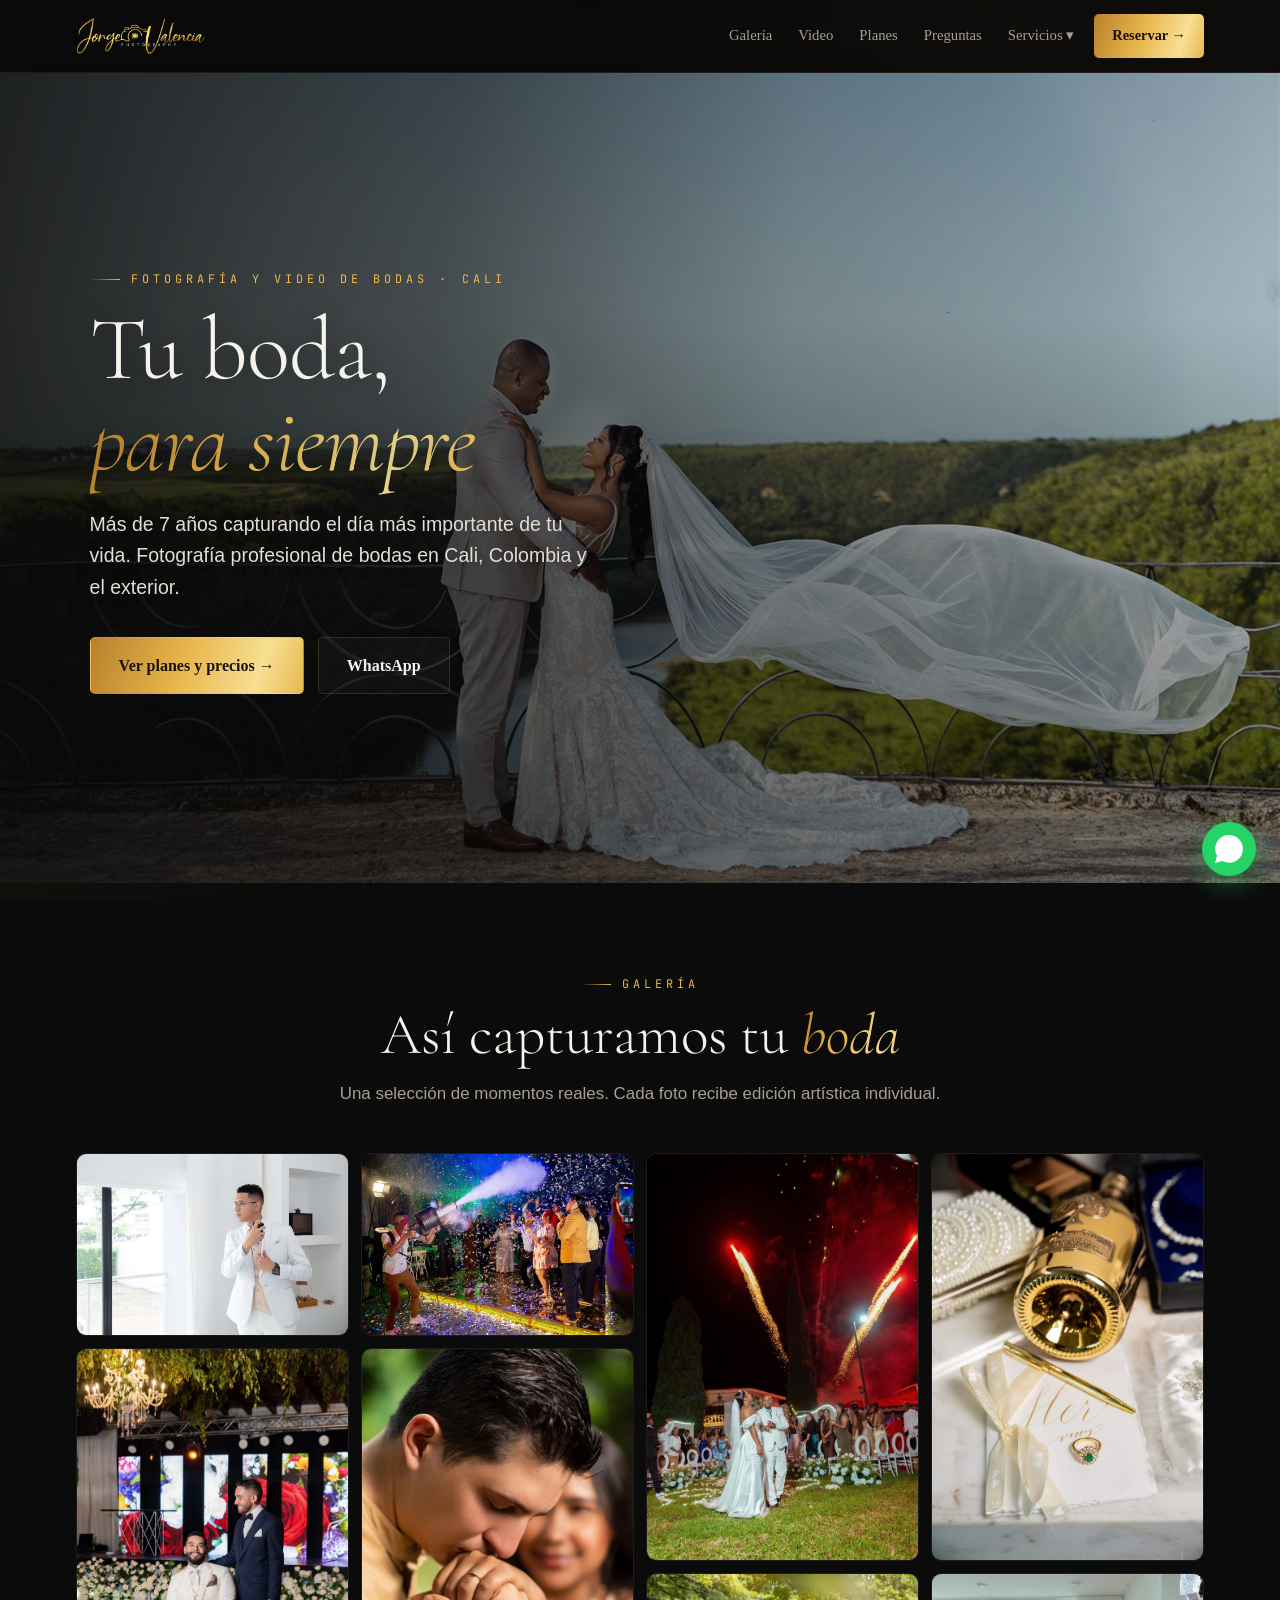
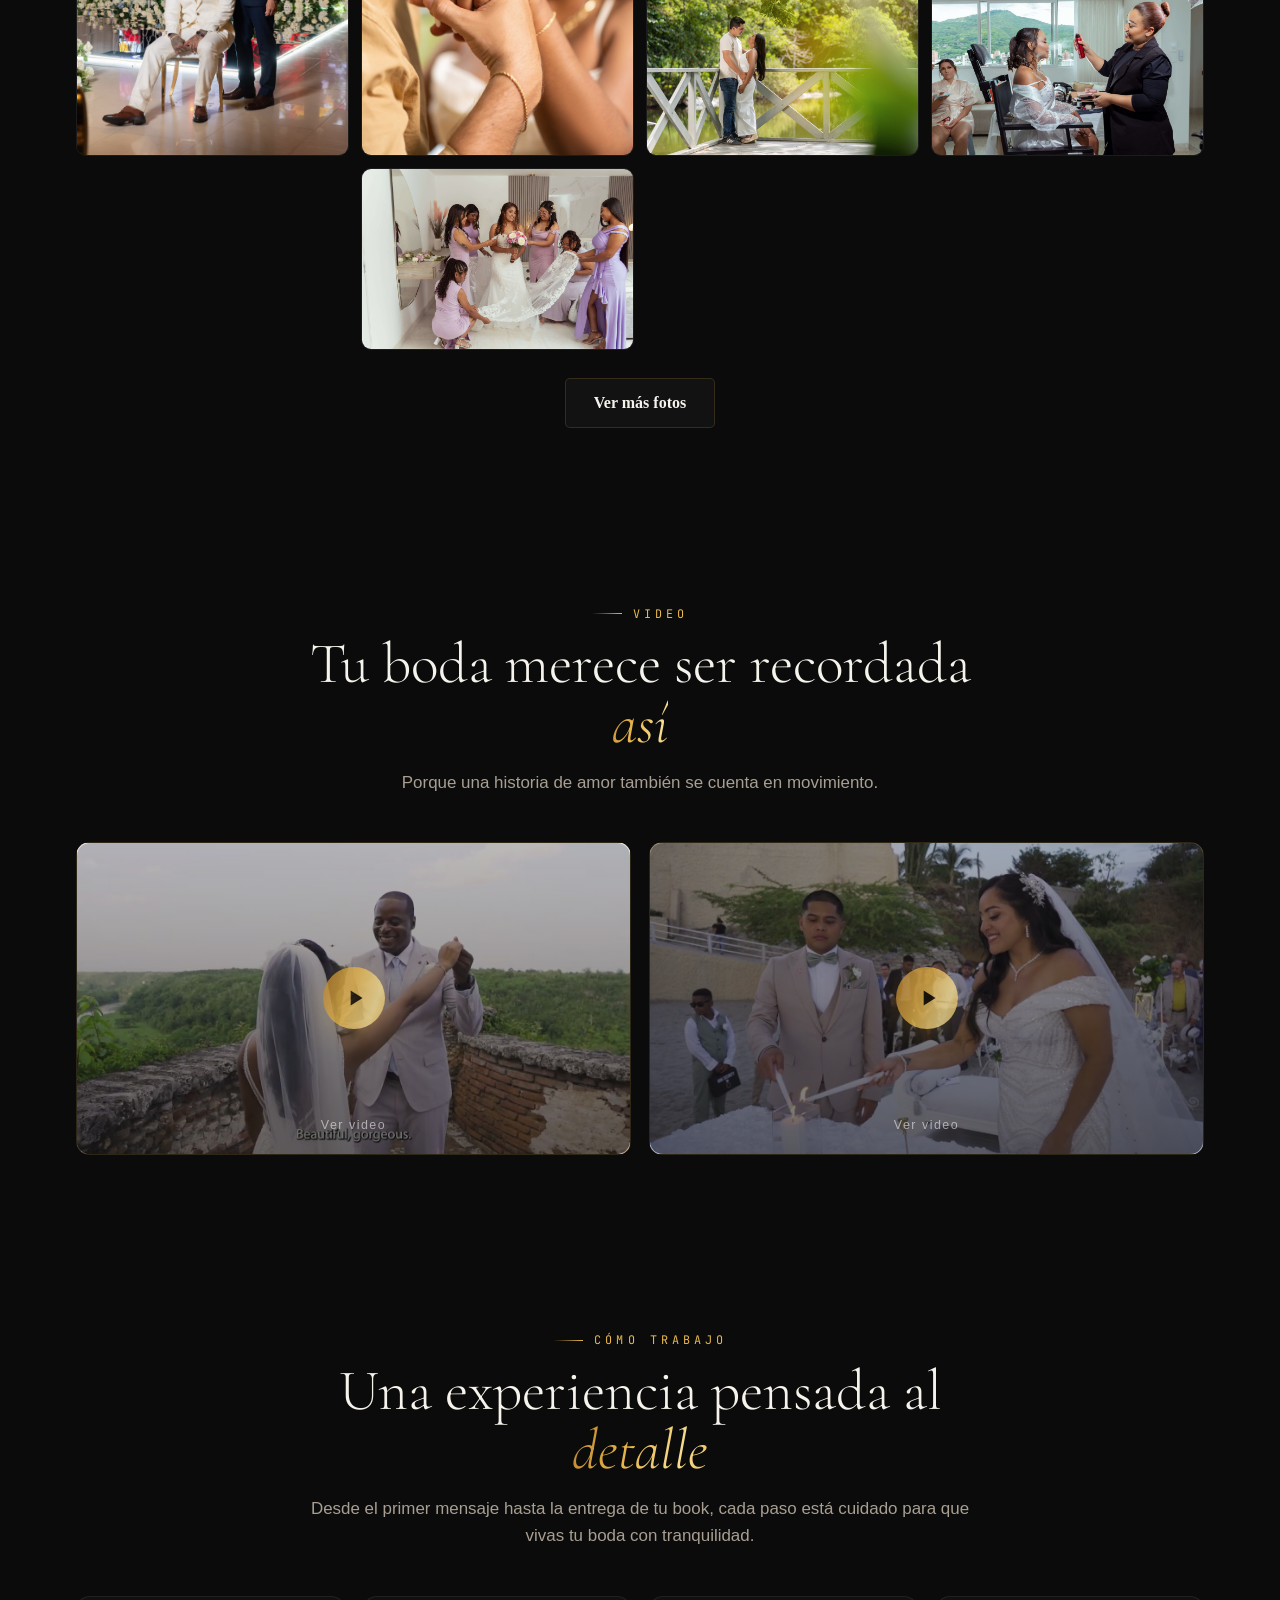
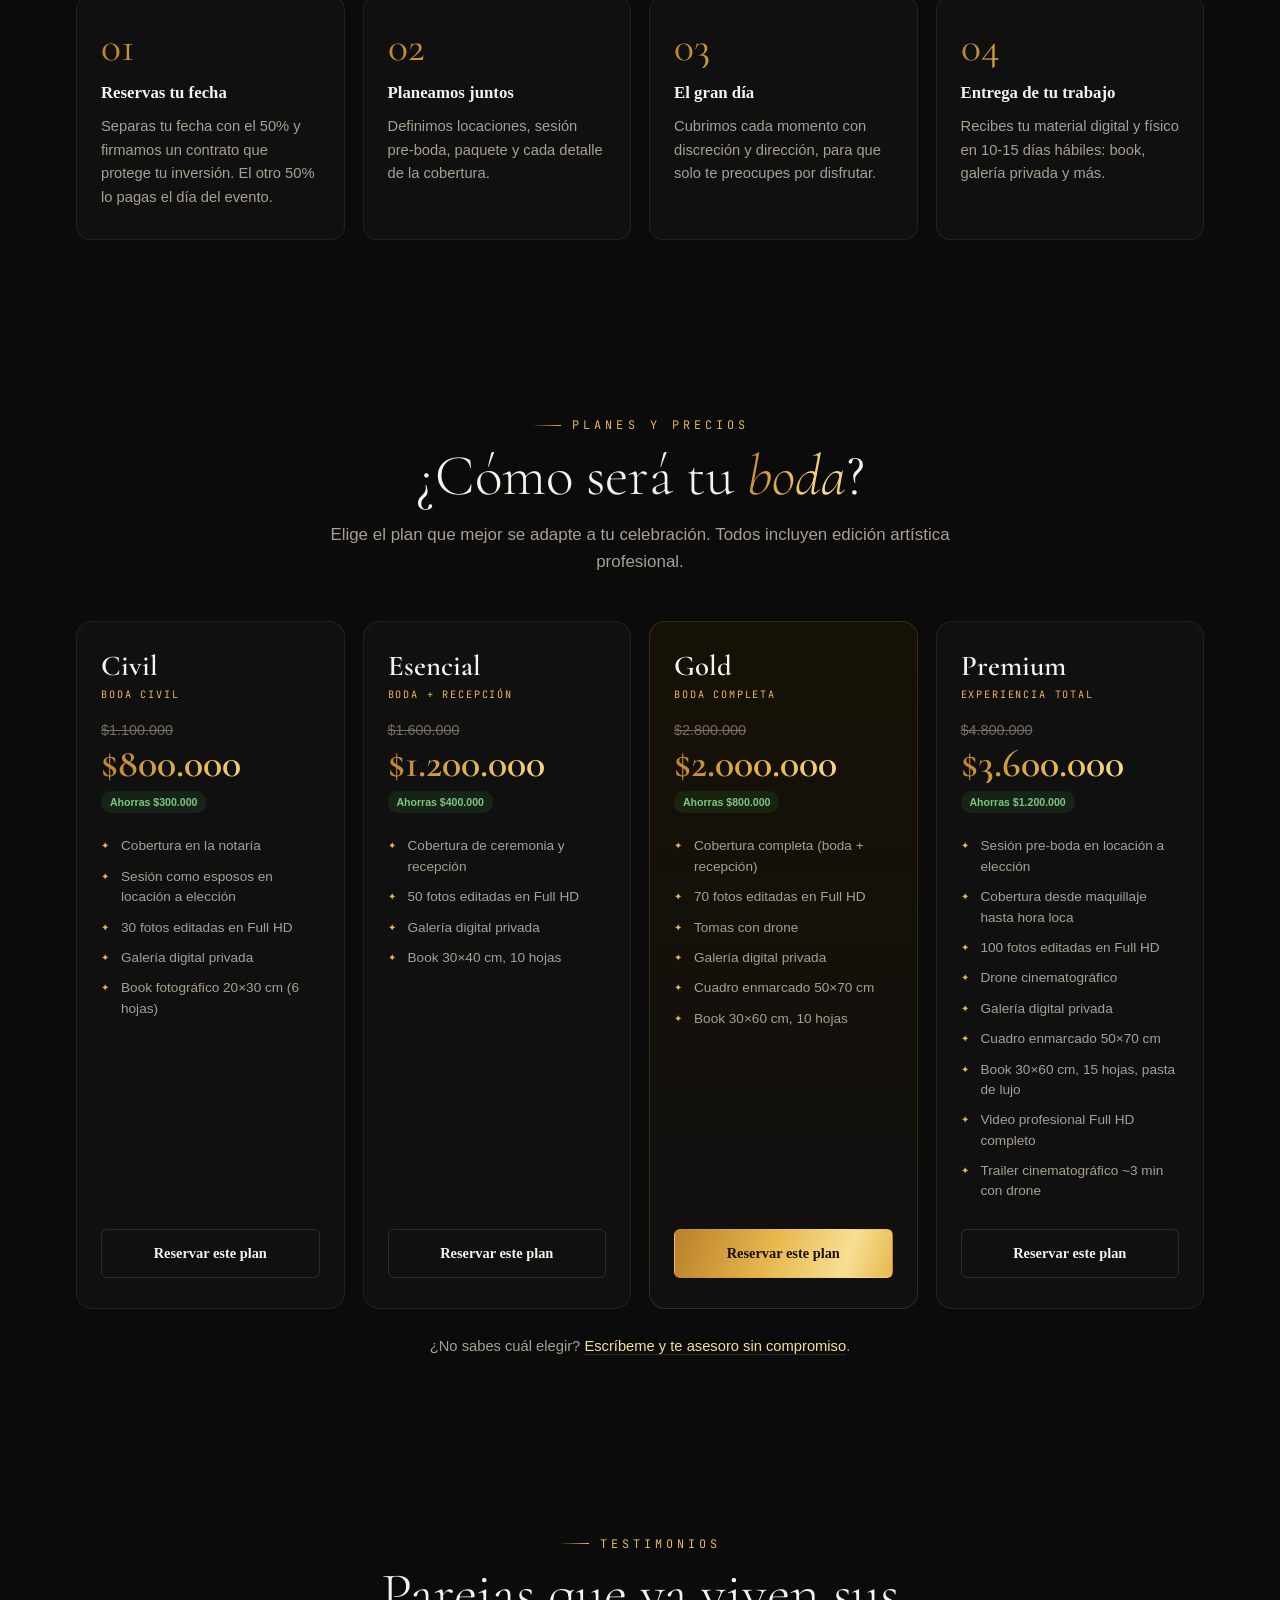
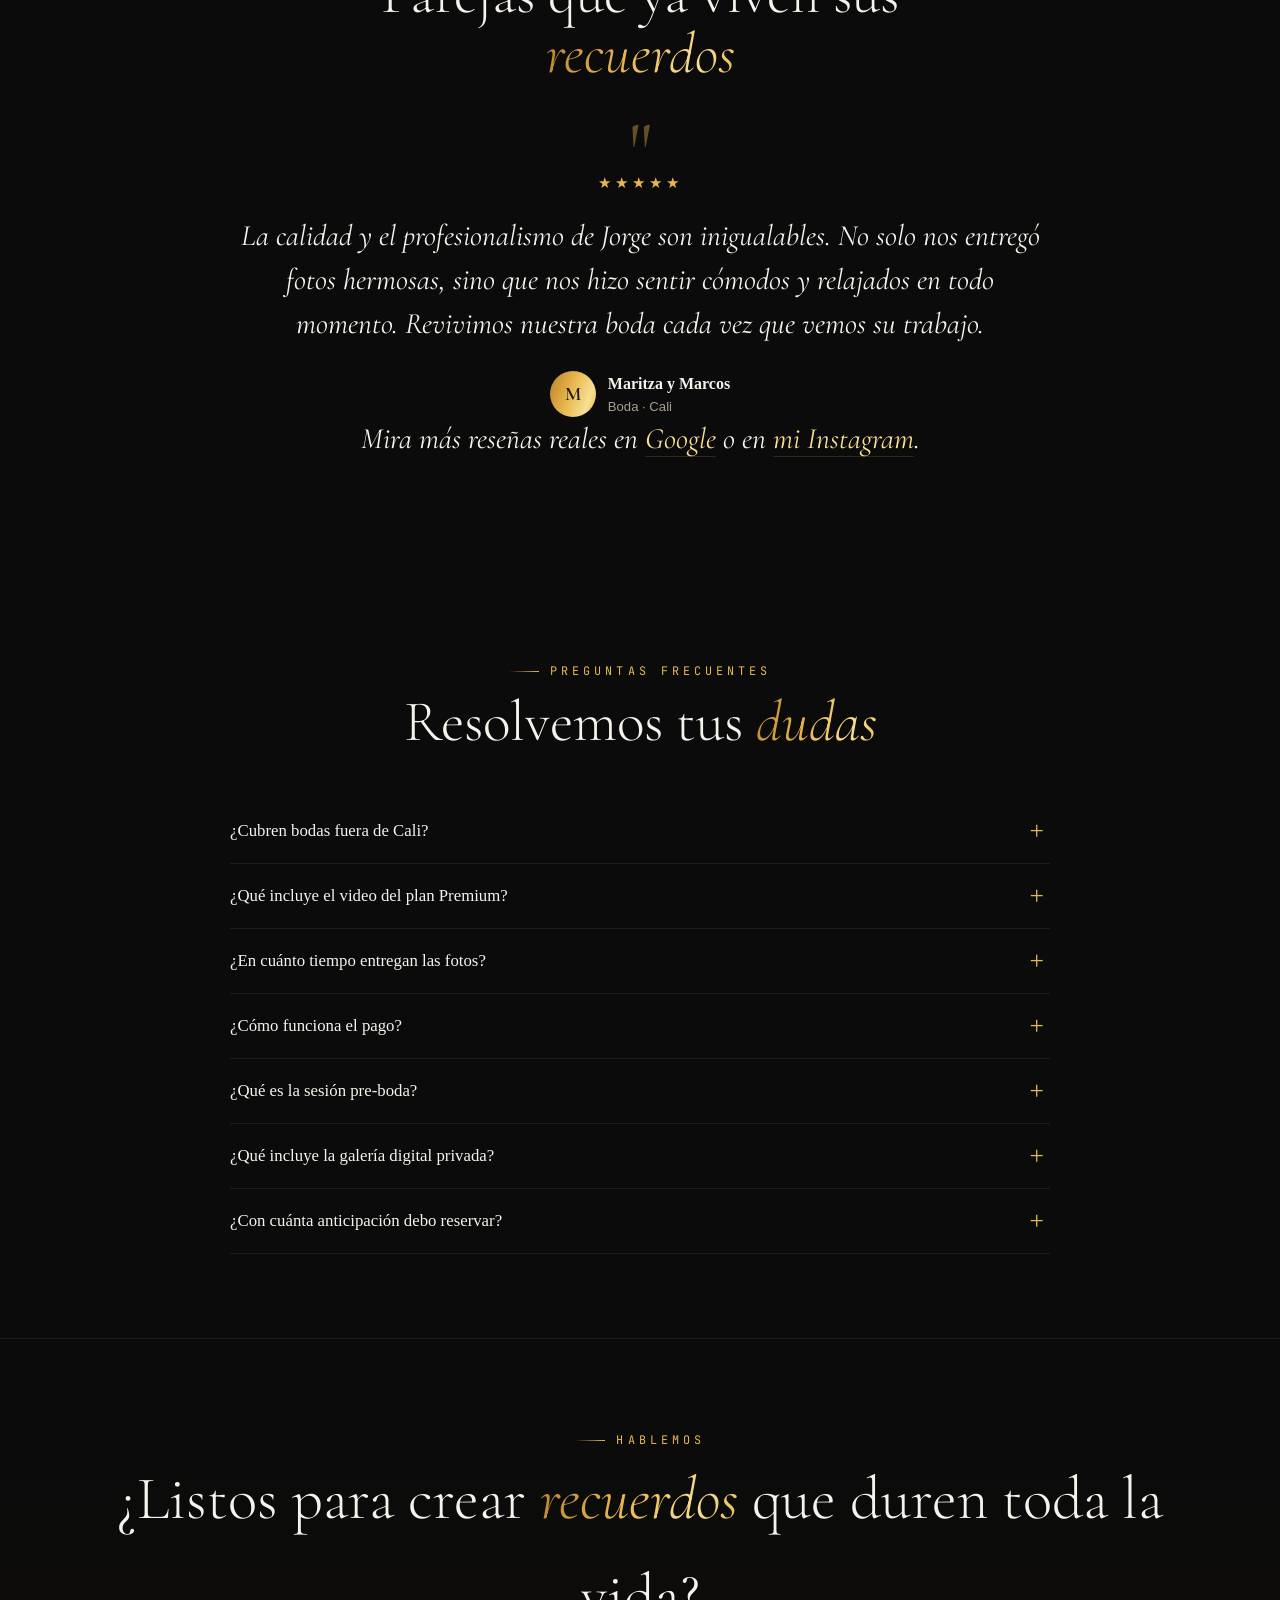
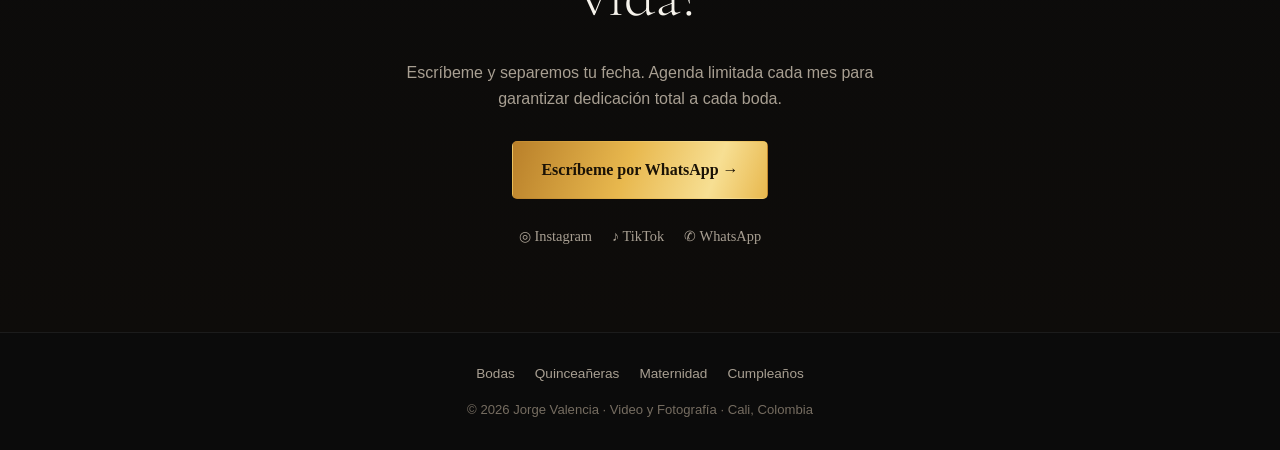
==== bodas/index.html @ 7896e53d "Galeria movil: mosaico deslizable en vez de carrusel, sin recortar las fotos El carrusel anterior fo" ====
﻿<!DOCTYPE html>
<html lang="es">
<head>
<!-- Google Tag Manager -->
<script>(function(w,d,s,l,i){w[l]=w[l]||[];w[l].push({'gtm.start':
new Date().getTime(),event:'gtm.js'});var f=d.getElementsByTagName(s)[0],
j=d.createElement(s),dl=l!='dataLayer'?'&l='+l:'';j.async=true;j.src=
'https://www.googletagmanager.com/gtm.js?id='+i+dl;f.parentNode.insertBefore(j,f);
})(window,document,'script','dataLayer','GTM-53C48BPZ');</script>
<!-- End Google Tag Manager -->
<meta charset="UTF-8" />
<meta name="viewport" content="width=device-width, initial-scale=1.0" />
<title>Fotografía y Video de Bodas en Cali | Jorge Valencia</title>
<meta name="description" content="Fotografía y video profesional de bodas en Cali con +7 años de experiencia. Cobertura de ceremonia, recepción y sesión pre-boda. Planes desde $800.000. Reserva tu fecha." />
<meta name="keywords" content="fotógrafo de bodas Cali, video de bodas Cali, fotografía matrimonio Cali, fotógrafo profesional bodas, Jorge Valencia bodas" />
<meta name="robots" content="index, follow, max-image-preview:large" />
<link rel="canonical" href="https://jorgevalenciaph.com/bodas/" />
<meta property="og:type" content="website" />
<meta property="og:site_name" content="Jorge Valencia · Video y Fotografía" />
<meta property="og:locale" content="es_CO" />
<meta property="og:url" content="https://jorgevalenciaph.com/bodas/" />
<meta property="og:title" content="Fotografía y Video de Bodas en Cali | Jorge Valencia" />
<meta property="og:description" content="Cobertura profesional de bodas en Cali, Colombia y el exterior. Planes desde $800.000." />
<meta property="og:image" content="https://jorgevalenciaph.com/img/hero-bodas.jpg" />

<!-- Schema: Servicio de fotografía de bodas -->
<script type="application/ld+json">
{
  "@context": "https://schema.org",
  "@type": "Service",
  "serviceType": "Fotografía y video de bodas",
  "provider": {
    "@type": "ProfessionalService",
    "name": "Jorge Valencia · Video y Fotografía",
    "image": "https://jorgevalenciaph.com/img/hero-bodas.jpg",
    "telephone": "+573015653392",
    "url": "https://jorgevalenciaph.com/bodas/",
    "address": { "@type": "PostalAddress", "addressLocality": "Cali", "addressRegion": "Valle del Cauca", "addressCountry": "CO" },
    "sameAs": ["https://www.instagram.com/jorgevalenciaph", "https://www.tiktok.com/@jorgevalenciaph"]
  },
  "areaServed": ["Cali", "Colombia"],
  "offers": [
    { "@type": "Offer", "name": "Plan Civil", "price": "800000", "priceCurrency": "COP" },
    { "@type": "Offer", "name": "Plan Esencial", "price": "1200000", "priceCurrency": "COP" },
    { "@type": "Offer", "name": "Plan Gold", "price": "2000000", "priceCurrency": "COP" },
    { "@type": "Offer", "name": "Plan Premium", "price": "3600000", "priceCurrency": "COP" }
  ]
}
</script>

<!-- Schema: Preguntas frecuentes -->
<script type="application/ld+json">
{
  "@context": "https://schema.org",
  "@type": "FAQPage",
  "mainEntity": [
    { "@type": "Question", "name": "¿Cubren bodas fuera de Cali?", "acceptedAnswer": { "@type": "Answer", "text": "Sí. Hemos cubierto bodas en varias ciudades de Colombia y en el exterior, incluyendo República Dominicana. Solo necesitamos coordinar logística y viáticos con anticipación." } },
    { "@type": "Question", "name": "¿En cuánto tiempo entregan las fotos?", "acceptedAnswer": { "@type": "Answer", "text": "El tiempo de entrega es de 10 a 15 días hábiles, por nuestro flujo de trabajo de edición artística. El book impreso se entrega junto con las fotos digitales." } },
    { "@type": "Question", "name": "¿Cómo funciona el pago?", "acceptedAnswer": { "@type": "Answer", "text": "Separas tu fecha con el 50% y el 50% restante lo pagas el día del evento. Aceptamos efectivo, transferencia, Nequi, Daviplata y tarjeta." } },
    { "@type": "Question", "name": "¿Con cuánta anticipación debo reservar?", "acceptedAnswer": { "@type": "Answer", "text": "Recomendamos reservar con al menos 2-3 meses de anticipación, especialmente para fechas populares como diciembre, febrero y junio." } }
  ]
}
</script>
<link rel="icon" type="image/svg+xml" href="../img/favicon.svg" />

<link rel="preconnect" href="https://fonts.googleapis.com" />
<link rel="preconnect" href="https://fonts.gstatic.com" crossorigin />
<link rel="preconnect" href="https://api.fontshare.com" crossorigin />
<link rel="preload" as="image" href="../img/hero-bodas.jpg" fetchpriority="high" />
<link rel="preload" as="style" href="https://api.fontshare.com/v2/css?f[]=clash-display@400,500,600,700&f[]=satoshi@400,500,700&display=swap" onload="this.onload=null;this.rel='stylesheet'" />
<link rel="preload" as="style" href="https://fonts.googleapis.com/css2?family=Cormorant+Garamond:ital,wght@0,300;0,400;0,500;1,300&family=JetBrains+Mono:wght@400;500&display=swap" onload="this.onload=null;this.rel='stylesheet'" />
<noscript>
<link href="https://api.fontshare.com/v2/css?f[]=clash-display@400,500,600,700&f[]=satoshi@400,500,700&display=swap" rel="stylesheet" />
<link href="https://fonts.googleapis.com/css2?family=Cormorant+Garamond:ital,wght@0,300;0,400;0,500;1,300&family=JetBrains+Mono:wght@400;500&display=swap" rel="stylesheet" />
</noscript>

<style>
:root{
  --bg:#0B0B0B; --bg2:#111010; --panel:#161413; --panel2:#1C1917;
  --line:rgba(232,184,78,.16); --line-soft:rgba(255,255,255,.07);
  --g1:#B9802A; --g2:#E8B84E; --g3:#F7DF93;
  --text:#F6F3EC; --muted:#A89F92; --muted2:#766D61; --maxw:1180px;
  --gold:linear-gradient(110deg,var(--g1),var(--g2) 45%,var(--g3) 78%,var(--g2));
}
*{box-sizing:border-box;margin:0;padding:0}
html{scroll-behavior:smooth}
body{background:var(--bg);color:var(--text);font-family:"Satoshi",sans-serif;line-height:1.6;-webkit-font-smoothing:antialiased;overflow-x:hidden}
body::before{content:"";position:fixed;inset:0;z-index:0;pointer-events:none;background:radial-gradient(900px 600px at 85% -10%,rgba(232,184,78,.10),transparent 60%),radial-gradient(700px 500px at -5% 110%,rgba(185,128,42,.06),transparent 60%)}
.wrap{max-width:var(--maxw);margin:0 auto;padding:0 26px;position:relative;z-index:1}
a{color:inherit;text-decoration:none}
img{display:block;max-width:100%}

#prog{position:fixed;top:0;left:0;height:2px;width:0;background:var(--gold);z-index:99;box-shadow:0 0 12px rgba(232,184,78,.5)}

/* header */
header.bar{position:sticky;top:0;z-index:40;backdrop-filter:blur(12px);background:rgba(11,11,11,.72);border-bottom:1px solid var(--line-soft)}
.bar-in{display:flex;align-items:center;justify-content:space-between;height:72px;gap:20px}
.brand{font-family:"Cormorant Garamond",serif;font-weight:500;font-size:1.35rem;letter-spacing:.14em;text-transform:uppercase}
.brand b{background:var(--gold);-webkit-background-clip:text;background-clip:text;color:transparent;font-weight:500}
.brand img{height:38px;width:auto;display:block}
nav.menu{display:flex;gap:26px;margin-left:auto}
nav.menu a{color:var(--muted);font-family:"Clash Display";font-weight:500;font-size:.92rem;transition:.18s}
nav.menu a:hover{color:var(--g3)}
.bar-link{font-family:"Clash Display";font-weight:600;font-size:.9rem;color:#1a1206;background:var(--gold);padding:10px 18px;border-radius:5px;transition:.2s;white-space:nowrap}
.bar-link:hover{filter:brightness(1.08);box-shadow:0 8px 24px rgba(232,184,78,.28)}
@media(max-width:860px){nav.menu{display:none}}

/* hero */
.hero{position:relative;min-height:90vh;display:flex;align-items:center;overflow:hidden}
.hero-bg{position:absolute;inset:0;z-index:0;background:url('../img/hero-bodas.jpg') center/cover;filter:grayscale(.1) brightness(.8);transform:scale(1.04);animation:kb 14s ease-out forwards}
@keyframes kb{to{transform:scale(1)}}
.hero-bg::after{content:"";position:absolute;inset:0;background:linear-gradient(95deg,rgba(11,11,11,.86) 0%,rgba(11,11,11,.6) 34%,rgba(11,11,11,.25) 60%,transparent 100%),linear-gradient(180deg,rgba(11,11,11,.1),transparent 30%,rgba(11,11,11,.35))}
.hero-in{position:relative;z-index:2;padding:80px 0;max-width:620px;margin-left:clamp(26px,7vw,130px)}
.kicker{font-family:"JetBrains Mono";font-size:.74rem;letter-spacing:.34em;text-transform:uppercase;color:var(--g2);display:inline-flex;align-items:center;gap:.7rem}
.kicker::before{content:"";width:30px;height:1px;background:linear-gradient(90deg,transparent,var(--g2))}
h1.title{font-family:"Cormorant Garamond",serif;font-weight:300;line-height:1.02;letter-spacing:-.01em;font-size:clamp(3rem,8vw,5.6rem);margin:16px 0 0;text-shadow:0 2px 24px rgba(0,0,0,.4)}
h1.title em{font-style:italic;background:var(--gold);-webkit-background-clip:text;background-clip:text;color:transparent}
.lead{color:#E4DDD2;font-size:clamp(1.05rem,2.1vw,1.22rem);max-width:500px;margin:22px 0 0;font-weight:400;text-shadow:0 1px 16px rgba(0,0,0,.45)}
.cta{display:flex;flex-wrap:wrap;gap:14px;margin-top:34px}
.btn{display:inline-flex;align-items:center;gap:10px;font-family:"Clash Display";font-weight:600;font-size:1rem;padding:15px 28px;border-radius:5px;border:1px solid transparent;transition:.22s;cursor:pointer}
.btn-gold{background:var(--gold);color:#1a1206;position:relative;overflow:hidden}
.btn-gold:hover{transform:translateY(-2px);box-shadow:0 16px 38px rgba(232,184,78,.3)}
.btn-line{background:rgba(255,255,255,.03);color:var(--text);border-color:var(--line)}
.btn-line:hover{border-color:var(--g2);color:var(--g3)}

/* secciones */
section{position:relative;padding:84px 0;scroll-margin-top:84px}
.sec-top{max-width:680px;margin:0 auto 46px;text-align:center}
.sec-top .kicker{justify-content:center}
.sec-top h2{font-family:"Cormorant Garamond",serif;font-weight:300;font-size:clamp(2.2rem,5.5vw,3.6rem);line-height:1.04;margin-top:12px}
.sec-top h2 em{font-style:italic;background:var(--gold);-webkit-background-clip:text;background-clip:text;color:transparent}
.sec-top p{color:var(--muted);font-size:1.06rem;margin-top:14px}

/* galería masonry */
.gal{column-count:4;column-gap:12px}
.gal .ph.oculta{display:none}
.galmas{text-align:center;margin-top:28px}
.galmas button{font-family:"Clash Display"}
.galmas button:hover{border-color:var(--g2);color:var(--g3)}
.gal .ph{break-inside:avoid;margin-bottom:12px;border-radius:10px;overflow:hidden;position:relative;border:1px solid var(--line-soft);cursor:pointer}
.gal .ph img{width:100%;height:auto;filter:grayscale(.12);transition:.5s}
.gal .ph:hover img{filter:grayscale(0);transform:scale(1.04)}
@media(max-width:860px){
  /* Mosaico deslizable: altura fija, las columnas desbordan hacia los lados.
     Cada foto conserva su proporcion original, sin recortes. */
  .gal{column-count:initial;column-width:155px;column-gap:10px;height:66vh;
       overflow-x:auto;overflow-y:hidden;margin:0 -26px;padding:4px 26px 12px;
       -webkit-overflow-scrolling:touch}
  .gal::-webkit-scrollbar{height:4px}
  .gal::-webkit-scrollbar-thumb{background:var(--line);border-radius:4px}
  .gal .ph{break-inside:avoid;margin-bottom:10px;aspect-ratio:auto}
  .gal .ph img{width:100%;height:auto;object-fit:initial}
  .gal .ph.oculta{display:block}
  .galmas{display:none}
}
@media(max-width:520px){.gal{column-width:142px;column-gap:8px}.gal .ph{margin-bottom:8px}}


/* lightbox */
#lbOverlay{display:none;position:fixed;inset:0;z-index:1000;background:rgba(0,0,0,.9);backdrop-filter:blur(6px);align-items:center;justify-content:center;flex-direction:column;gap:18px;padding:24px}
#lbOverlay.open{display:flex}
#lbImg{max-width:min(900px,92vw);max-height:78vh;object-fit:contain;border-radius:8px;box-shadow:0 24px 80px rgba(0,0,0,.6);transition:opacity .25s ease}
#lbClose{position:fixed;top:20px;right:24px;background:none;border:none;color:#fff;font-size:2rem;cursor:pointer;line-height:1;opacity:.7}
#lbClose:hover{opacity:1}
.lb-arrow{position:fixed;top:50%;transform:translateY(-50%);width:52px;height:52px;border-radius:50%;background:rgba(255,255,255,.08);border:1px solid rgba(255,255,255,.18);color:#fff;font-size:2rem;cursor:pointer;display:grid;place-items:center;transition:.2s;z-index:1001}
.lb-arrow:hover{background:linear-gradient(110deg,#B9802A,#E8B84E 60%,#F7DF93);color:#1a1206;border-color:transparent}
#lbPrev{left:24px}#lbNext{right:24px}
@media(max-width:600px){.lb-arrow{width:42px;height:42px;font-size:1.6rem}#lbPrev{left:8px}#lbNext{right:8px}}

/* video */
.videos{display:grid;grid-template-columns:repeat(2,1fr);gap:18px;margin-top:8px}
.vid{position:relative;border-radius:14px;overflow:hidden;border:1px solid var(--line);aspect-ratio:16/9;background:#000;transition:transform .4s cubic-bezier(.16,1,.3,1),box-shadow .4s ease}
.vid-facade{cursor:pointer;display:grid;place-items:center;background-color:#0b0b0b;background-size:cover;background-position:center;background-repeat:no-repeat}
.vid-facade::before{content:"";position:absolute;inset:0;background:linear-gradient(180deg,rgba(11,11,11,.28),rgba(11,11,11,.58));z-index:1;transition:opacity .3s}
.vid-facade:hover::before{opacity:.85}
.vid-facade .vid-play{width:62px;height:62px;border-radius:50%;background:var(--gold);display:grid;place-items:center;transition:transform .3s ease,opacity .3s ease;box-shadow:0 8px 30px rgba(232,184,78,.3);z-index:4;opacity:.78}
.vid-facade:hover .vid-play{transform:scale(1.12);opacity:1}
.vid-facade .vid-play svg{width:26px;height:26px;fill:#1a1206;margin-left:3px}
.vid-facade::after{content:"Ver video";position:absolute;bottom:18px;left:0;right:0;text-align:center;color:rgba(255,255,255,.55);font-family:"Clash Display",sans-serif;font-size:.78rem;letter-spacing:.12em;z-index:4}
.vid:hover{transform:translateY(-6px);box-shadow:0 24px 60px rgba(232,184,78,.16)}
.vid iframe{position:absolute;inset:0;width:100%;height:100%;border:0;display:block}
@media(max-width:960px){
  .videos{display:flex;grid-template-columns:none;overflow-x:auto;scroll-snap-type:x mandatory;gap:14px;max-width:none;margin:0 -26px;padding:4px 26px 14px;-webkit-overflow-scrolling:touch}
  .videos::-webkit-scrollbar{height:4px}
  .videos::-webkit-scrollbar-thumb{background:var(--line);border-radius:4px}
  .vid{flex:0 0 86%;scroll-snap-align:center}
  
}

/* planes */
.plans{display:grid;grid-template-columns:repeat(4,1fr);gap:18px;align-items:stretch}
.plan{background:var(--bg2);border:1px solid var(--line-soft);border-radius:16px;padding:30px 24px;display:flex;flex-direction:column;transition:.3s}
.plan:hover{border-color:var(--line);transform:translateY(-6px);box-shadow:0 20px 50px rgba(0,0,0,.4)}
.plan.feat{border-color:var(--line);background:linear-gradient(180deg,#161106,var(--bg2))}
.plan .badge{align-self:flex-start;font-family:"JetBrains Mono";font-size:.62rem;letter-spacing:.2em;text-transform:uppercase;color:#1a1206;background:var(--gold);padding:4px 10px;border-radius:20px;margin-bottom:14px}
.plan h3{font-family:"Cormorant Garamond",serif;font-weight:600;font-size:1.8rem;line-height:1}
.plan .ptype{font-family:"JetBrains Mono";font-size:.64rem;letter-spacing:.18em;text-transform:uppercase;color:var(--g2);margin-top:6px}
.plan .anchor{color:var(--muted2);text-decoration:line-through;font-size:.9rem;margin-top:16px}
.plan .price{font-family:"Cormorant Garamond",serif;font-weight:600;font-size:2.5rem;line-height:1;background:var(--gold);-webkit-background-clip:text;background-clip:text;color:transparent}
.plan .save{align-self:flex-start;font-size:.66rem;background:rgba(46,125,50,.18);color:#7BC67E;padding:3px 9px;border-radius:10px;font-weight:600;margin-top:8px}
.plan ul{list-style:none;margin:18px 0 22px;flex-grow:1}
.plan li{font-size:.85rem;color:var(--muted);padding:5px 0 5px 20px;position:relative;line-height:1.5}
.plan li::before{content:"✦";position:absolute;left:0;color:var(--g2);font-size:.6rem;top:.5rem}
.plan .pbtn{text-align:center;font-family:"Clash Display";font-weight:600;font-size:.9rem;padding:12px;border-radius:6px;border:1px solid var(--line);color:var(--text);transition:.2s}
.plan .pbtn:hover{background:var(--gold);color:#1a1206;border-color:transparent}
.plan.feat .pbtn{background:var(--gold);color:#1a1206;border-color:transparent}
.plan.feat .pbtn:hover{filter:brightness(1.08)}
.plan-note{text-align:center;color:var(--muted);font-size:.92rem;margin-top:26px}
@media(max-width:960px){.plans{grid-template-columns:1fr 1fr}}
@media(max-width:520px){.plans{grid-template-columns:1fr}}

/* faq */
.faqw{max-width:820px;margin:0 auto}
.faqw .q{border-bottom:1px solid var(--line-soft)}
.faqw .q button{width:100%;text-align:left;background:none;border:none;color:var(--text);font-family:"Clash Display";font-weight:500;font-size:1.05rem;padding:22px 44px 22px 0;cursor:pointer;position:relative}
.faqw .q button::after{content:"+";position:absolute;right:6px;top:50%;transform:translateY(-50%);font-size:1.6rem;color:var(--g2);transition:.3s}
.faqw .q.open button::after{transform:translateY(-50%) rotate(45deg)}
.faqw .q .a{max-height:0;overflow:hidden;transition:max-height .35s ease}
.faqw .q .a p{padding:0 0 22px;color:var(--muted);font-size:.98rem;line-height:1.7}

/* cta final */
.final{text-align:center;background:linear-gradient(180deg,var(--bg),#0e0c0a);border-top:1px solid var(--line-soft)}
.final h2{font-family:"Cormorant Garamond",serif;font-weight:300;font-size:clamp(2.2rem,6vw,3.8rem)}
.final h2 em{font-style:italic;background:var(--gold);-webkit-background-clip:text;background-clip:text;color:transparent}
.final p{color:var(--muted);max-width:520px;margin:16px auto 0}
.socials{display:flex;gap:20px;justify-content:center;margin-top:26px}
.socials a{color:var(--muted);font-family:"Clash Display";font-weight:500;font-size:.9rem;transition:.2s}
.socials a:hover{color:var(--g3)}

/* footer */
footer{padding:30px 0;border-top:1px solid var(--line-soft);text-align:center;color:var(--muted2);font-size:.82rem}
footer .fnav{display:flex;gap:20px;justify-content:center;margin-bottom:14px;flex-wrap:wrap}
footer .fnav a{color:var(--muted);font-size:.85rem;transition:.2s}
footer .fnav a:hover{color:var(--g3)}

/* float wa */
.wa{position:fixed;bottom:24px;right:24px;width:54px;height:54px;border-radius:50%;background:#25D366;display:grid;place-items:center;z-index:50;box-shadow:0 8px 26px rgba(37,211,102,.4);transition:.25s}
.wa:hover{transform:scale(1.08)}
.wa svg{width:28px;height:28px;fill:#fff}

/* reveal */
.reveal,.reveal-down{opacity:0;transition:opacity .9s cubic-bezier(.16,1,.3,1),transform .9s cubic-bezier(.16,1,.3,1)}
.reveal{transform:translateY(50px)}
.reveal-down{transform:translateY(-40px)}
.reveal.vis,.reveal-down.vis{opacity:1;transform:none}
.stagger-children>*{opacity:0;transform:translateY(40px);transition:opacity .8s cubic-bezier(.16,1,.3,1),transform .8s cubic-bezier(.16,1,.3,1)}
.stagger-children.vis>*:nth-child(1){transition-delay:.05s}
.stagger-children.vis>*:nth-child(2){transition-delay:.13s}
.stagger-children.vis>*:nth-child(3){transition-delay:.21s}
.stagger-children.vis>*:nth-child(4){transition-delay:.29s}
.stagger-children.vis>*{opacity:1;transform:none}

/* menú móvil */
.burger{display:none;flex-direction:column;gap:5px;background:none;border:none;cursor:pointer;padding:8px}
.burger span{width:24px;height:2px;background:var(--text);transition:.3s}
.mobile-nav{position:fixed;inset:0;z-index:60;background:rgba(11,11,11,.97);backdrop-filter:blur(10px);display:flex;flex-direction:column;align-items:center;justify-content:center;gap:26px;opacity:0;pointer-events:none;transition:.35s}
.mobile-nav.open{opacity:1;pointer-events:auto}
.mobile-nav a{font-family:"Cormorant Garamond",serif;font-size:1.7rem;color:var(--text)}
.mobile-nav a:hover{color:var(--g3)}
.mobile-nav .m-reservar{font-family:"Clash Display";font-size:1rem;font-weight:600;color:#1a1206;background:var(--gold);padding:12px 28px;border-radius:6px;margin-top:10px}
.mobile-nav .mclose{position:absolute;top:22px;right:28px;font-size:2.4rem;line-height:1;color:var(--text);background:none;border:none;cursor:pointer}
@media(max-width:860px){.burger{display:flex}.bar .bar-link{display:none}}

/* proceso / cómo trabajo */
.proc{display:grid;grid-template-columns:repeat(4,1fr);gap:18px}
.proc .step{position:relative;background:var(--bg2);border:1px solid var(--line-soft);border-radius:14px;padding:30px 24px;transition:.3s}
.proc .step:hover{border-color:var(--line);transform:translateY(-4px)}
.proc .step .n{font-family:"Cormorant Garamond",serif;font-size:2.6rem;line-height:1;background:var(--gold);-webkit-background-clip:text;background-clip:text;color:transparent}
.proc .step h3{font-family:"Clash Display";font-weight:600;font-size:1.05rem;margin:12px 0 8px}
.proc .step p{color:var(--muted);font-size:.92rem}
@media(max-width:860px){.proc{grid-template-columns:1fr 1fr}}
@media(max-width:480px){.proc{grid-template-columns:1fr}}

/* testimonio destacado */
.tquote{max-width:800px;margin:0 auto;text-align:center}
.tquote .qm{font-family:"Cormorant Garamond",serif;font-size:5rem;line-height:.5;color:var(--g2);opacity:.4;display:block;height:.5em}
.tquote .stars{color:var(--g2);letter-spacing:4px;margin-bottom:18px;font-size:.95rem}
.tquote p{font-family:"Cormorant Garamond",serif;font-style:italic;font-size:clamp(1.3rem,3vw,1.85rem);line-height:1.5;color:var(--text);margin:0 0 24px}
.tquote .who{display:flex;align-items:center;justify-content:center;gap:12px}
.tquote .av{width:46px;height:46px;border-radius:50%;background:var(--gold);display:grid;place-items:center;font-family:"Cormorant Garamond",serif;font-weight:600;color:#1a1206;font-size:1.2rem}
.tquote .nm{font-family:"Clash Display";font-weight:600;text-align:left}
.tquote .ev{color:var(--muted);font-size:.82rem;text-align:left}
.tnote{text-align:center;margin-top:34px;color:var(--muted);font-size:.92rem}
.tnote a{color:var(--g3);border-bottom:1px solid var(--line)}
.has-drop{position:relative;display:flex;align-items:center}
.has-drop>.dt{color:var(--muted);font-family:"Clash Display";font-weight:500;font-size:.92rem;cursor:pointer;transition:.18s}
.has-drop:hover>.dt{color:var(--g3)}
.drop{position:absolute;top:100%;left:50%;transform:translateX(-50%) translateY(12px);background:rgba(17,16,16,.98);backdrop-filter:blur(12px);border:1px solid var(--line-soft);border-radius:10px;padding:8px;min-width:190px;opacity:0;pointer-events:none;transition:.22s;box-shadow:0 20px 50px rgba(0,0,0,.5);z-index:50}
.has-drop:hover .drop{opacity:1;pointer-events:auto;transform:translateX(-50%) translateY(6px)}
.drop a{display:block;padding:9px 14px;border-radius:6px;color:var(--muted);font-size:.9rem;font-family:"Clash Display";font-weight:500;transition:.15s}
.drop a:hover{background:rgba(232,184,78,.1);color:var(--g3)}
.drop a.cur{color:var(--g3);background:rgba(232,184,78,.06)}
.mobile-nav .m-services{display:flex;flex-direction:column;gap:14px;align-items:center;border-top:1px solid var(--line-soft);border-bottom:1px solid var(--line-soft);padding:20px 0;margin:2px 0;width:min(320px,80%)}
.mobile-nav .m-services .lbl{font-family:"JetBrains Mono";font-size:.66rem;letter-spacing:.2em;text-transform:uppercase;color:var(--g2)}
.mobile-nav .m-services a{font-size:1.35rem}
.mobile-nav .m-services a.cur{color:var(--g3)}
.has-drop.open .drop{opacity:1;pointer-events:auto;transform:translateX(-50%) translateY(6px)}

</style>
</head>
<body>
<!-- Google Tag Manager (noscript) -->
<noscript><iframe src="https://www.googletagmanager.com/ns.html?id=GTM-53C48BPZ"
height="0" width="0" style="display:none;visibility:hidden"></iframe></noscript>
<!-- End Google Tag Manager (noscript) -->
<div id="prog"></div>

<!-- HEADER -->
<header class="bar">
  <div class="wrap bar-in">
    <a href="/" class="brand"><img src="../img/logo-dorado.png" alt="Jorge Valencia · Video y Fotografía" /></a>
    <nav class="menu">
      <a href="#galeria">Galería</a>
      <a href="#video">Video</a>
      <a href="#planes">Planes</a>
      <a href="#faq">Preguntas</a>
      <div class="has-drop"><span class="dt">Servicios &#9662;</span><div class="drop"><a href="/bodas/" class="cur">Bodas</a><a href="/quinceaneras/">Quinceañeras</a><a href="/maternidad/">Maternidad</a><a href="/cumpleanos/">Cumpleaños</a></div></div>
    </nav>
    <a id="wa-bodas-barra" class="bar-link" href="https://wa.me/573015653392?text=Hola%20Jorge,%20quiero%20información%20sobre%20fotografía%20de%20bodas" target="_blank" rel="noopener">Reservar →</a>
    <button class="burger" id="burger" aria-label="Menú"><span></span><span></span><span></span></button>
  </div>
</header>

<!-- MENU MOVIL -->
<div class="mobile-nav" id="mobileNav">
  <button class="mclose" id="mClose" aria-label="Cerrar">×</button>
  <a href="#galeria">Galería</a>
  <a href="#video">Video</a>
  <a href="#planes">Planes</a>
  <a href="#faq">Preguntas</a>
  <div class="m-services"><span class="lbl">Otras sesiones</span>
    <a href="/bodas/" class="cur">Bodas</a>
    <a href="/quinceaneras/">Quinceañeras</a>
    <a href="/maternidad/">Maternidad</a>
    <a href="/cumpleanos/">Cumpleaños</a>
  </div>
  <a href="/">Inicio</a>
  <a id="wa-bodas-menu" class="m-reservar" href="https://wa.me/573015653392?text=Hola%20Jorge,%20quiero%20información%20sobre%20fotografía%20de%20bodas" target="_blank" rel="noopener">Reservar →</a>
</div>

<!-- HERO -->
<section class="hero" id="top">
  <div class="hero-bg"></div>
  <div class="hero-in">
    <span class="kicker">Fotografía y Video de Bodas · Cali</span>
    <h1 class="title">Tu boda,<br><em>para siempre</em></h1>
    <p class="lead">Más de 7 años capturando el día más importante de tu vida. Fotografía profesional de bodas en Cali, Colombia y el exterior.</p>
    <div class="cta">
      <a class="btn btn-gold" href="#planes">Ver planes y precios →</a>
      <a id="wa-bodas-hero" class="btn btn-line" href="https://wa.me/573015653392?text=Hola%20Jorge,%20quiero%20reservar%20mi%20boda" target="_blank" rel="noopener">WhatsApp</a>
    </div>
  </div>
</section>

<!-- GALERIA -->
<section id="galeria">
  <div class="wrap">
    <div class="sec-top reveal-down">
      <span class="kicker">Galería</span>
      <h2>Así capturamos tu <em>boda</em></h2>
      <p>Una selección de momentos reales. Cada foto recibe edición artística individual.</p>
    </div>
    <div class="gal">
      <div class="ph"><img src="../img/galerias/bodas/web/1.jpg" alt="Fotografía de boda en Cali" loading="lazy" /></div>
      <div class="ph"><img src="../img/galerias/bodas/web/6.jpg" alt="Fotografía de boda en Cali" loading="lazy" /></div>
      <div class="ph"><img src="../img/galerias/bodas/web/4.jpg" alt="Fotografía de boda en Cali" loading="lazy" /></div>
      <div class="ph"><img src="../img/galerias/bodas/web/12.jpg" alt="Fotografía de boda en Cali" loading="lazy" /></div>
      <div class="ph"><img src="../img/galerias/bodas/web/9.jpg" alt="Fotografía de boda en Cali" loading="lazy" /></div>
      <div class="ph"><img src="../img/galerias/bodas/web/7.jpg" alt="Fotografía de boda en Cali" loading="lazy" /></div>
      <div class="ph"><img src="../img/galerias/bodas/web/11.jpg" alt="Fotografía de boda en Cali" loading="lazy" /></div>
      <div class="ph"><img src="../img/galerias/bodas/web/20.jpg" alt="Fotografía de boda en Cali" loading="lazy" /></div>
      <div class="ph"><img src="../img/galerias/bodas/web/13.jpg" alt="Fotografía de boda en Cali" loading="lazy" /></div>
      <div class="ph oculta"><img src="../img/galerias/bodas/web/18.jpg" alt="Fotografía de boda en Cali" loading="lazy" /></div>
      <div class="ph oculta"><img src="../img/galerias/bodas/web/28.jpg" alt="Fotografía de boda en Cali" loading="lazy" /></div>
      <div class="ph oculta"><img src="../img/galerias/bodas/web/24.jpg" alt="Fotografía de boda en Cali" loading="lazy" /></div>
      <div class="ph oculta"><img src="../img/galerias/bodas/web/25.jpg" alt="Fotografía de boda en Cali" loading="lazy" /></div>
      <div class="ph oculta"><img src="../img/galerias/bodas/web/30.jpg" alt="Fotografía de boda en Cali" loading="lazy" /></div>
      <div class="ph oculta"><img src="../img/galerias/bodas/web/2.jpg" alt="Fotografía de boda en Cali" loading="lazy" /></div>
      <div class="ph oculta"><img src="../img/galerias/bodas/web/3.jpg" alt="Fotografía de boda en Cali" loading="lazy" /></div>
      <div class="ph oculta"><img src="../img/galerias/bodas/web/5.jpg" alt="Fotografía de boda en Cali" loading="lazy" /></div>
      <div class="ph oculta"><img src="../img/galerias/bodas/web/8.jpg" alt="Fotografía de boda en Cali" loading="lazy" /></div>
      <div class="ph oculta"><img src="../img/galerias/bodas/web/10.jpg" alt="Fotografía de boda en Cali" loading="lazy" /></div>
      <div class="ph oculta"><img src="../img/galerias/bodas/web/14.jpg" alt="Fotografía de boda en Cali" loading="lazy" /></div>
      <div class="ph oculta"><img src="../img/galerias/bodas/web/15.jpg" alt="Fotografía de boda en Cali" loading="lazy" /></div>
      <div class="ph oculta"><img src="../img/galerias/bodas/web/16.jpg" alt="Fotografía de boda en Cali" loading="lazy" /></div>
      <div class="ph oculta"><img src="../img/galerias/bodas/web/17.jpg" alt="Fotografía de boda en Cali" loading="lazy" /></div>
      <div class="ph oculta"><img src="../img/galerias/bodas/web/19.jpg" alt="Fotografía de boda en Cali" loading="lazy" /></div>
      <div class="ph oculta"><img src="../img/galerias/bodas/web/21.jpg" alt="Fotografía de boda en Cali" loading="lazy" /></div>
      <div class="ph oculta"><img src="../img/galerias/bodas/web/22.jpg" alt="Fotografía de boda en Cali" loading="lazy" /></div>
      <div class="ph oculta"><img src="../img/galerias/bodas/web/23.jpg" alt="Fotografía de boda en Cali" loading="lazy" /></div>
      <div class="ph oculta"><img src="../img/galerias/bodas/web/26.jpg" alt="Fotografía de boda en Cali" loading="lazy" /></div>
      <div class="ph oculta"><img src="../img/galerias/bodas/web/27.jpg" alt="Fotografía de boda en Cali" loading="lazy" /></div>
      <div class="ph oculta"><img src="../img/galerias/bodas/web/29.jpg" alt="Fotografía de boda en Cali" loading="lazy" /></div>
    </div>
    <div class="galmas"><button class="btn btn-line" type="button">Ver más fotos</button></div>
  </div>
</section>

<!-- VIDEO -->
<section id="video">
  <div class="wrap">
    <div class="sec-top reveal-down">
      <span class="kicker">Video</span>
      <h2>Tu boda merece ser recordada <em>así</em></h2>
      <p>Porque una historia de amor también se cuenta en movimiento.</p>
    </div>
    <div class="videos reveal">
      <div class="vid vid-facade" data-yt="grwn7SshpQI" role="button" tabindex="0" aria-label="Reproducir: boda de Paola y Richard en Altos de Chavón" style="background-image:url('../img/video/bodas-paola-richard.jpg')">
        <div class="vid-play"><svg viewBox="0 0 24 24"><path d="M8 5v14l11-7z"/></svg></div>
      </div>
      <div class="vid vid-facade" data-yt="6V4jS5Gb5sg" role="button" tabindex="0" aria-label="Reproducir: boda de Mayra y Mark en Santa Marta" style="background-image:url('../img/video/bodas-mayra-mark.jpg')">
        <div class="vid-play"><svg viewBox="0 0 24 24"><path d="M8 5v14l11-7z"/></svg></div>
      </div>
    </div>
  </div>
</section>

<!-- COMO TRABAJO -->
<section id="proceso">
  <div class="wrap">
    <div class="sec-top reveal-down">
      <span class="kicker">Cómo trabajo</span>
      <h2>Una experiencia pensada al <em>detalle</em></h2>
      <p>Desde el primer mensaje hasta la entrega de tu book, cada paso está cuidado para que vivas tu boda con tranquilidad.</p>
    </div>
    <div class="proc stagger-children">
      <div class="step">
        <div class="n">01</div>
        <h3>Reservas tu fecha</h3>
        <p>Separas tu fecha con el 50% y firmamos un contrato que protege tu inversión. El otro 50% lo pagas el día del evento.</p>
      </div>
      <div class="step">
        <div class="n">02</div>
        <h3>Planeamos juntos</h3>
        <p>Definimos locaciones, sesión pre-boda, paquete y cada detalle de la cobertura.</p>
      </div>
      <div class="step">
        <div class="n">03</div>
        <h3>El gran día</h3>
        <p>Cubrimos cada momento con discreción y dirección, para que solo te preocupes por disfrutar.</p>
      </div>
      <div class="step">
        <div class="n">04</div>
        <h3>Entrega de tu trabajo</h3>
        <p>Recibes tu material digital y físico en 10-15 días hábiles: book, galería privada y más.</p>
      </div>
    </div>
  </div>
</section>

<!-- PLANES -->
<section id="planes">
  <div class="wrap">
    <div class="sec-top reveal-down">
      <span class="kicker">Planes y precios</span>
      <h2>¿Cómo será tu <em>boda</em>?</h2>
      <p>Elige el plan que mejor se adapte a tu celebración. Todos incluyen edición artística profesional.</p>
    </div>
    <div class="plans stagger-children">
      <div class="plan">
        <h3>Civil</h3>
        <div class="ptype">Boda Civil</div>
        <div class="anchor">$1.100.000</div>
        <div class="price">$800.000</div>
        <span class="save">Ahorras $300.000</span>
        <ul>
          <li>Cobertura en la notaría</li>
          <li>Sesión como esposos en locación a elección</li>
          <li>30 fotos editadas en Full HD</li>
          <li>Galería digital privada</li>
          <li>Book fotográfico 20×30 cm (6 hojas)</li>
        </ul>
        <a id="wa-bodas-plan-civil" class="pbtn" href="https://wa.me/573015653392?text=Hola%20Jorge,%20quiero%20el%20plan%20Civil%20para%20mi%20boda" target="_blank" rel="noopener">Reservar este plan</a>
      </div>
      <div class="plan">
        <h3>Esencial</h3>
        <div class="ptype">Boda + Recepción</div>
        <div class="anchor">$1.600.000</div>
        <div class="price">$1.200.000</div>
        <span class="save">Ahorras $400.000</span>
        <ul>
          <li>Cobertura de ceremonia y recepción</li>
          <li>50 fotos editadas en Full HD</li>
          <li>Galería digital privada</li>
          <li>Book 30×40 cm, 10 hojas</li>
        </ul>
        <a id="wa-bodas-plan-esencial" class="pbtn" href="https://wa.me/573015653392?text=Hola%20Jorge,%20quiero%20el%20plan%20Esencial%20para%20mi%20boda" target="_blank" rel="noopener">Reservar este plan</a>
      </div>
      <div class="plan feat">
        <h3>Gold</h3>
        <div class="ptype">Boda Completa</div>
        <div class="anchor">$2.800.000</div>
        <div class="price">$2.000.000</div>
        <span class="save">Ahorras $800.000</span>
        <ul>
          <li>Cobertura completa (boda + recepción)</li>
          <li>70 fotos editadas en Full HD</li>
          <li>Tomas con drone</li>
          <li>Galería digital privada</li>
          <li>Cuadro enmarcado 50×70 cm</li>
          <li>Book 30×60 cm, 10 hojas</li>
        </ul>
        <a id="wa-bodas-plan-gold" class="pbtn" href="https://wa.me/573015653392?text=Hola%20Jorge,%20quiero%20el%20plan%20Gold%20para%20mi%20boda" target="_blank" rel="noopener">Reservar este plan</a>
      </div>
      <div class="plan">
        <h3>Premium</h3>
        <div class="ptype">Experiencia Total</div>
        <div class="anchor">$4.800.000</div>
        <div class="price">$3.600.000</div>
        <span class="save">Ahorras $1.200.000</span>
        <ul>
          <li>Sesión pre-boda en locación a elección</li>
          <li>Cobertura desde maquillaje hasta hora loca</li>
          <li>100 fotos editadas en Full HD</li>
          <li>Drone cinematográfico</li>
          <li>Galería digital privada</li>
          <li>Cuadro enmarcado 50×70 cm</li>
          <li>Book 30×60 cm, 15 hojas, pasta de lujo</li>
          <li>Video profesional Full HD completo</li>
          <li>Trailer cinematográfico ~3 min con drone</li>
        </ul>
        <a id="wa-bodas-plan-premium" class="pbtn" href="https://wa.me/573015653392?text=Hola%20Jorge,%20quiero%20el%20plan%20Premium%20para%20mi%20boda" target="_blank" rel="noopener">Reservar este plan</a>
      </div>
    </div>
    <p class="plan-note">¿No sabes cuál elegir? <a id="wa-bodas-asesoria" href="https://wa.me/573015653392?text=Hola%20Jorge,%20ayúdame%20a%20elegir%20un%20plan%20para%20mi%20boda" target="_blank" rel="noopener" style="color:var(--g3);border-bottom:1px solid var(--line)">Escríbeme y te asesoro sin compromiso</a>.</p>
  </div>
</section>

<!-- TESTIMONIOS -->
<section id="testimonios">
  <div class="wrap">
    <div class="sec-top reveal-down">
      <span class="kicker">Testimonios</span>
      <h2>Parejas que ya viven sus <em>recuerdos</em></h2>
    </div>
    <div class="tquote reveal">
      <span class="qm">"</span>
      <div class="stars">★★★★★</div>
      <p>La calidad y el profesionalismo de Jorge son inigualables. No solo nos entregó fotos hermosas, sino que nos hizo sentir cómodos y relajados en todo momento. Revivimos nuestra boda cada vez que vemos su trabajo.</p>
      <div class="who">
        <div class="av">M</div>
        <div><div class="nm">Maritza y Marcos</div><div class="ev">Boda · Cali</div></div>
      </div>
      <p class="tnote">Mira más reseñas reales en <a href="https://maps.app.goo.gl/GGZEketuxhZ8G9pV8" target="_blank" rel="noopener">Google</a> o en <a href="https://www.instagram.com/jorgevalenciaph" target="_blank" rel="noopener">mi Instagram</a>.</p>
    </div>
  </div>
</section>

<!-- FAQ -->
<section id="faq">
  <div class="wrap">
    <div class="sec-top reveal-down">
      <span class="kicker">Preguntas frecuentes</span>
      <h2>Resolvemos tus <em>dudas</em></h2>
    </div>
    <div class="faqw reveal">
      <div class="q"><button>¿Cubren bodas fuera de Cali?</button><div class="a"><p>Sí. Hemos cubierto bodas en varias ciudades de Colombia y en el exterior, incluyendo República Dominicana (Altos de Chavón, Casa de Campo). Solo necesitamos coordinar logística y viáticos con anticipación.</p></div></div>
      <div class="q"><button>¿Qué incluye el video del plan Premium?</button><div class="a"><p>Incluye video profesional Full HD grabado desde el maquillaje de la novia hasta la hora loca. La duración del video completo depende de lo que se viva el día de la fiesta. Además incluye un trailer cinematográfico de aproximadamente 3 minutos con tomas de drone.</p></div></div>
      <div class="q"><button>¿En cuánto tiempo entregan las fotos?</button><div class="a"><p>Nos comprometemos con una fecha desde el primer día y la cumplimos. El tiempo de entrega es de 10 a 15 días hábiles, por nuestro flujo de trabajo de edición artística. El book impreso se entrega junto con las fotos digitales.</p></div></div>
      <div class="q"><button>¿Cómo funciona el pago?</button><div class="a"><p>Separas tu fecha con el 50% y el 50% restante lo pagas el día del evento. Aceptamos efectivo, transferencia, Nequi, Daviplata y tarjeta.</p></div></div>
      <div class="q"><button>¿Qué es la sesión pre-boda?</button><div class="a"><p>Es una sesión fotográfica de pareja antes de la boda, en la locación que ustedes elijan (parques, haciendas, fincas, centros históricos). Es un momento relajado para capturar su historia de amor sin el estrés del día de la boda.</p></div></div>
      <div class="q"><button>¿Qué incluye la galería digital privada?</button><div class="a"><p>Es un link privado con contraseña donde ustedes y su familia pueden ver, descargar y compartir todas las fotos editadas en alta resolución. Funciona desde cualquier celular o computador.</p></div></div>
      <div class="q"><button>¿Con cuánta anticipación debo reservar?</button><div class="a"><p>Recomendamos reservar con al menos 2-3 meses de anticipación, especialmente para fechas populares (diciembre, febrero, junio). Separas tu fecha con el 50% y listo.</p></div></div>
    </div>
  </div>
</section>

<!-- CTA FINAL -->
<section class="final" id="contacto">
  <div class="wrap reveal-down">
    <span class="kicker" style="justify-content:center">Hablemos</span>
    <h2>¿Listos para crear <em>recuerdos</em> que duren toda la vida?</h2>
    <p>Escríbeme y separemos tu fecha. Agenda limitada cada mes para garantizar dedicación total a cada boda.</p>
    <div class="cta" style="justify-content:center;margin-top:30px">
      <a id="wa-bodas-cta" class="btn btn-gold" href="https://wa.me/573015653392?text=Hola%20Jorge,%20quiero%20reservar%20mi%20boda" target="_blank" rel="noopener">Escríbeme por WhatsApp →</a>
    </div>
    <div class="socials">
      <a href="https://www.instagram.com/jorgevalenciaph" target="_blank" rel="noopener">◎ Instagram</a>
      <a href="https://www.tiktok.com/@jorgevalenciaph" target="_blank" rel="noopener">♪ TikTok</a>
      <a id="wa-bodas-footer" href="https://wa.me/573015653392" target="_blank" rel="noopener">✆ WhatsApp</a>
    </div>
  </div>
</section>

<footer>
  <div class="fnav">
    <a href="/bodas/">Bodas</a>
    <a href="/quinceaneras/">Quinceañeras</a>
    <a href="/maternidad/">Maternidad</a>
    <a href="/cumpleanos/">Cumpleaños</a>
  </div>
  © <span id="yr"></span> Jorge Valencia · Video y Fotografía · Cali, Colombia
</footer>

<a id="wa-bodas-flotante" class="wa" href="https://wa.me/573015653392?text=Hola%20Jorge" target="_blank" rel="noopener" aria-label="WhatsApp">
  <svg viewBox="0 0 24 24"><path d="M.057 24l1.687-6.163a11.867 11.867 0 01-1.587-5.946C.16 5.335 5.495 0 12.05 0a11.817 11.817 0 018.413 3.488 11.824 11.824 0 013.48 8.414c-.003 6.557-5.338 11.892-11.893 11.892a11.9 11.9 0 01-5.688-1.448L.057 24z"/></svg>
</a>

<!-- LIGHTBOX -->
<div id="lbOverlay" role="dialog" aria-modal="true">
  <button id="lbClose" aria-label="Cerrar">×</button>
  <button id="lbPrev" class="lb-arrow" aria-label="Anterior">‹</button>
  <img id="lbImg" src="" alt="" />
  <button id="lbNext" class="lb-arrow" aria-label="Siguiente">›</button>
</div>

<script>
  document.getElementById('yr').textContent = new Date().getFullYear();
  addEventListener('scroll', () => {
    const h = document.documentElement;
    document.getElementById('prog').style.width = (h.scrollTop)/(h.scrollHeight-h.clientHeight)*100 + '%';
  });
  const obs = new IntersectionObserver((es) => {
    es.forEach(e => { if(e.isIntersecting){ e.target.classList.add('vis'); obs.unobserve(e.target); } });
  }, { threshold: .12 });
  document.querySelectorAll('.reveal,.reveal-down,.stagger-children').forEach(el => obs.observe(el));

  const galMas=document.querySelector('.galmas button');
  // Videos facade (carga YouTube solo al hacer clic)
  document.querySelectorAll('.vid-facade').forEach(f => {
    const load = () => {
      const id = f.dataset.yt;
      f.innerHTML = '<iframe src="https://www.youtube-nocookie.com/embed/' + id + '?autoplay=1&rel=0&modestbranding=1" allow="autoplay; encrypted-media; picture-in-picture" allowfullscreen title="Video"></iframe>';
      f.classList.remove('vid-facade');
    };
    f.addEventListener('click', load);
    f.addEventListener('keydown', e => { if (e.key === 'Enter' || e.key === ' ') { e.preventDefault(); load(); } });
  });

  if(galMas){galMas.addEventListener('click',()=>{document.querySelectorAll('.gal .ph.oculta').forEach(e=>e.classList.remove('oculta'));galMas.parentElement.remove();});}

  const overlay=document.getElementById('lbOverlay'),lbImg=document.getElementById('lbImg');
  const phs=Array.from(document.querySelectorAll('.gal .ph img'));let li=0;
  function showLb(i){li=(i+phs.length)%phs.length;lbImg.style.opacity='0';setTimeout(()=>{lbImg.src=phs[li].src;lbImg.style.opacity='1';},120);}
  phs.forEach((img,i)=>img.parentElement.addEventListener('click',()=>{showLb(i);overlay.classList.add('open');document.body.style.overflow='hidden';}));
  document.getElementById('lbPrev').addEventListener('click',e=>{e.stopPropagation();showLb(li-1);});
  document.getElementById('lbNext').addEventListener('click',e=>{e.stopPropagation();showLb(li+1);});
  document.getElementById('lbClose').addEventListener('click',closeLb);
  overlay.addEventListener('click',e=>{if(e.target===overlay)closeLb();});
  document.addEventListener('keydown',e=>{if(!overlay.classList.contains('open'))return;if(e.key==='Escape')closeLb();if(e.key==='ArrowLeft')showLb(li-1);if(e.key==='ArrowRight')showLb(li+1);});
  function closeLb(){overlay.classList.remove('open');document.body.style.overflow='';}

  document.querySelectorAll('.faqw .q button').forEach(btn=>{
    btn.addEventListener('click',()=>{
      const q=btn.parentElement,a=q.querySelector('.a'),open=q.classList.contains('open');
      document.querySelectorAll('.faqw .q').forEach(it=>{it.classList.remove('open');it.querySelector('.a').style.maxHeight=null;});
      if(!open){q.classList.add('open');a.style.maxHeight=a.scrollHeight+'px';}
    });
  });

  // menú móvil
  const mNav=document.getElementById('mobileNav');
  document.getElementById('burger').addEventListener('click',()=>mNav.classList.add('open'));
  document.getElementById('mClose').addEventListener('click',()=>mNav.classList.remove('open'));
  mNav.querySelectorAll('a').forEach(a=>a.addEventListener('click',()=>mNav.classList.remove('open')));

  // dropdown servicios: clic para abrir/cerrar
  document.querySelectorAll('.has-drop').forEach(d=>{
    d.querySelector('.dt').addEventListener('click',e=>{e.stopPropagation();d.classList.toggle('open');});
  });
  document.addEventListener('click',()=>document.querySelectorAll('.has-drop.open').forEach(d=>d.classList.remove('open')));
</script>
</body>
</html>
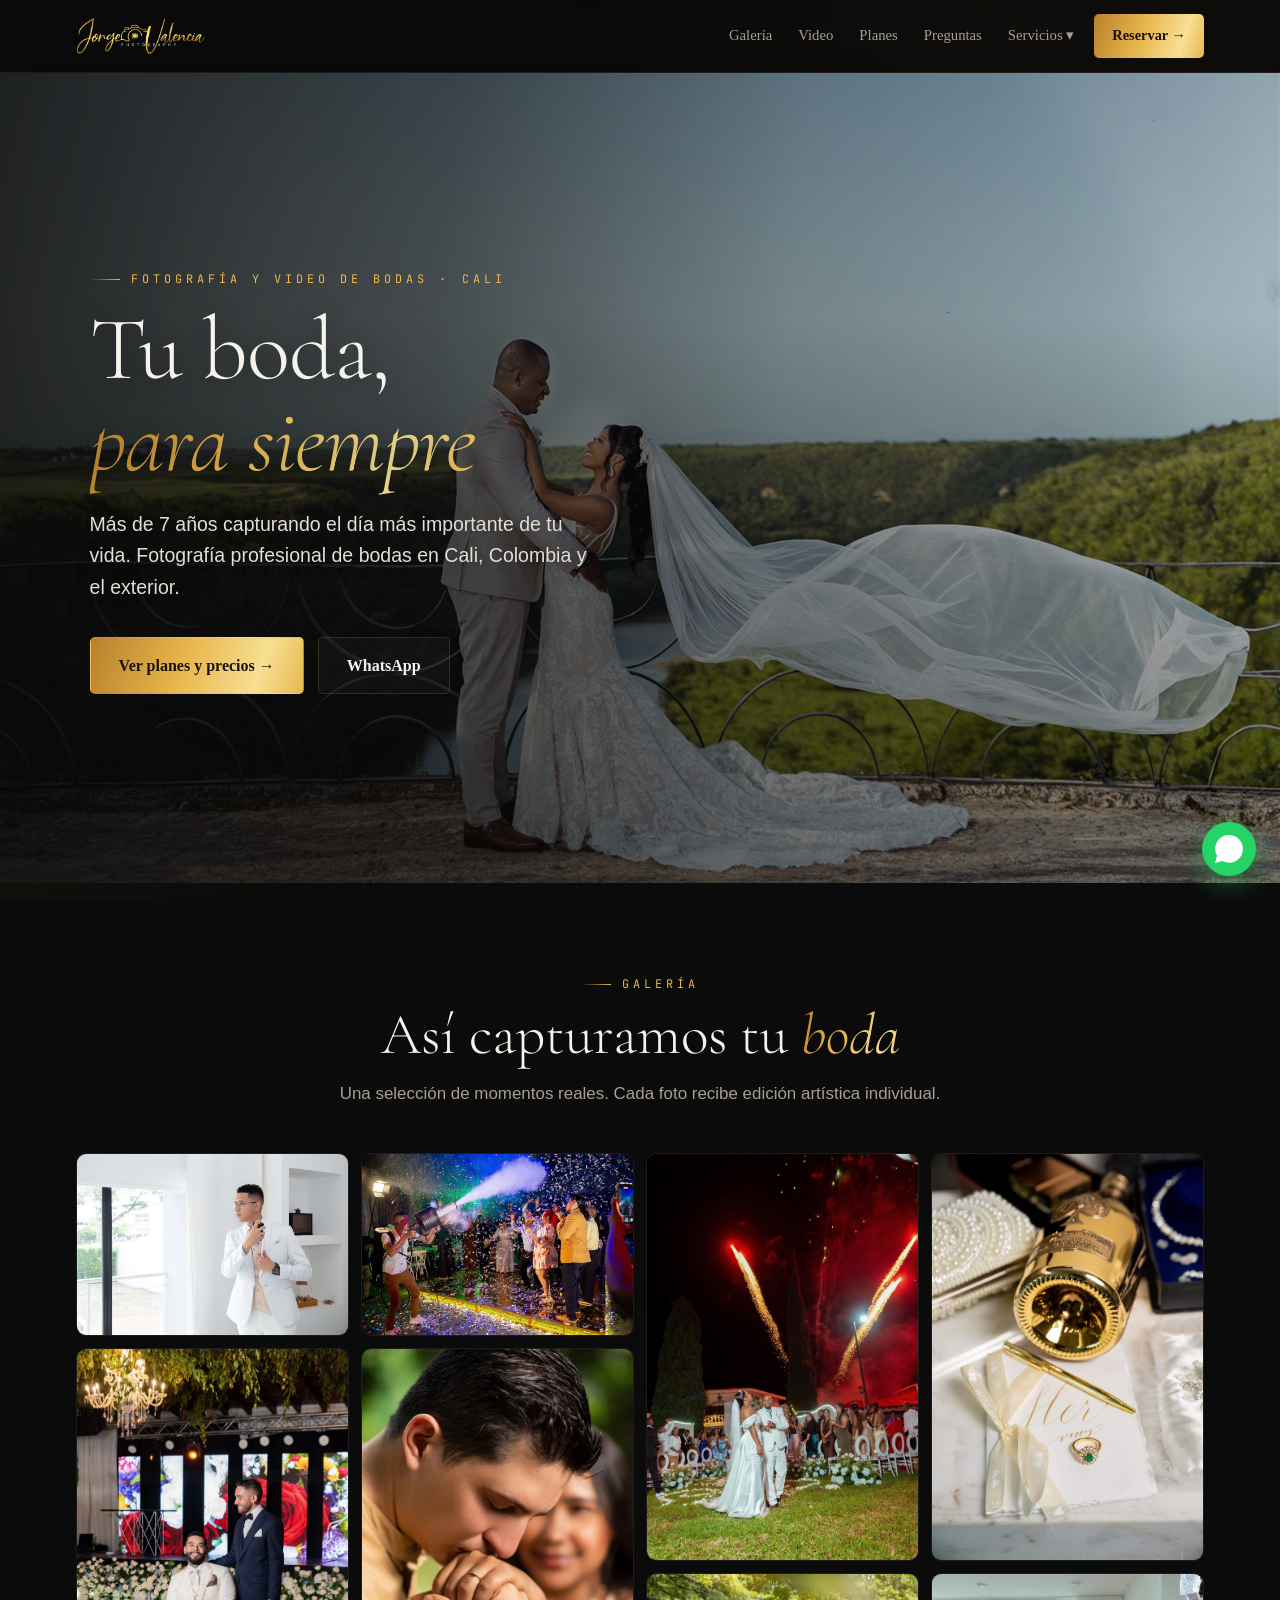
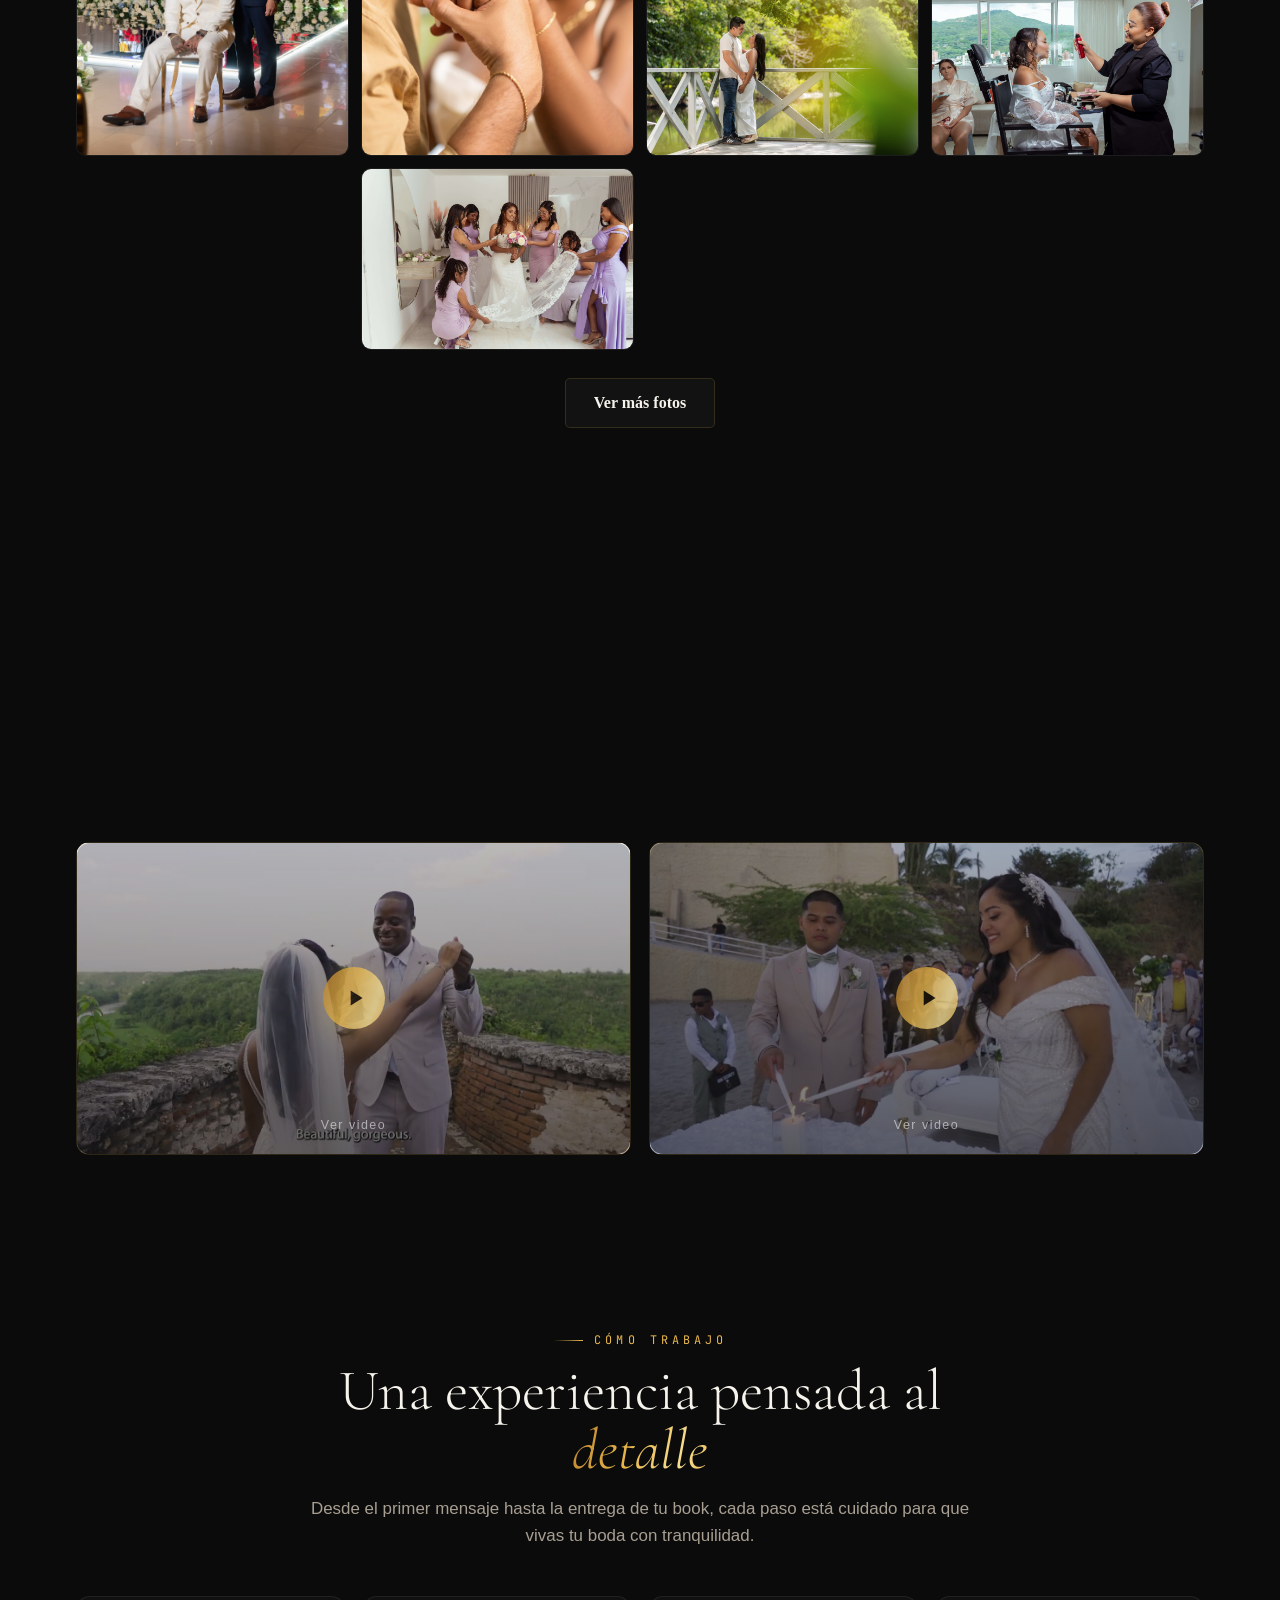
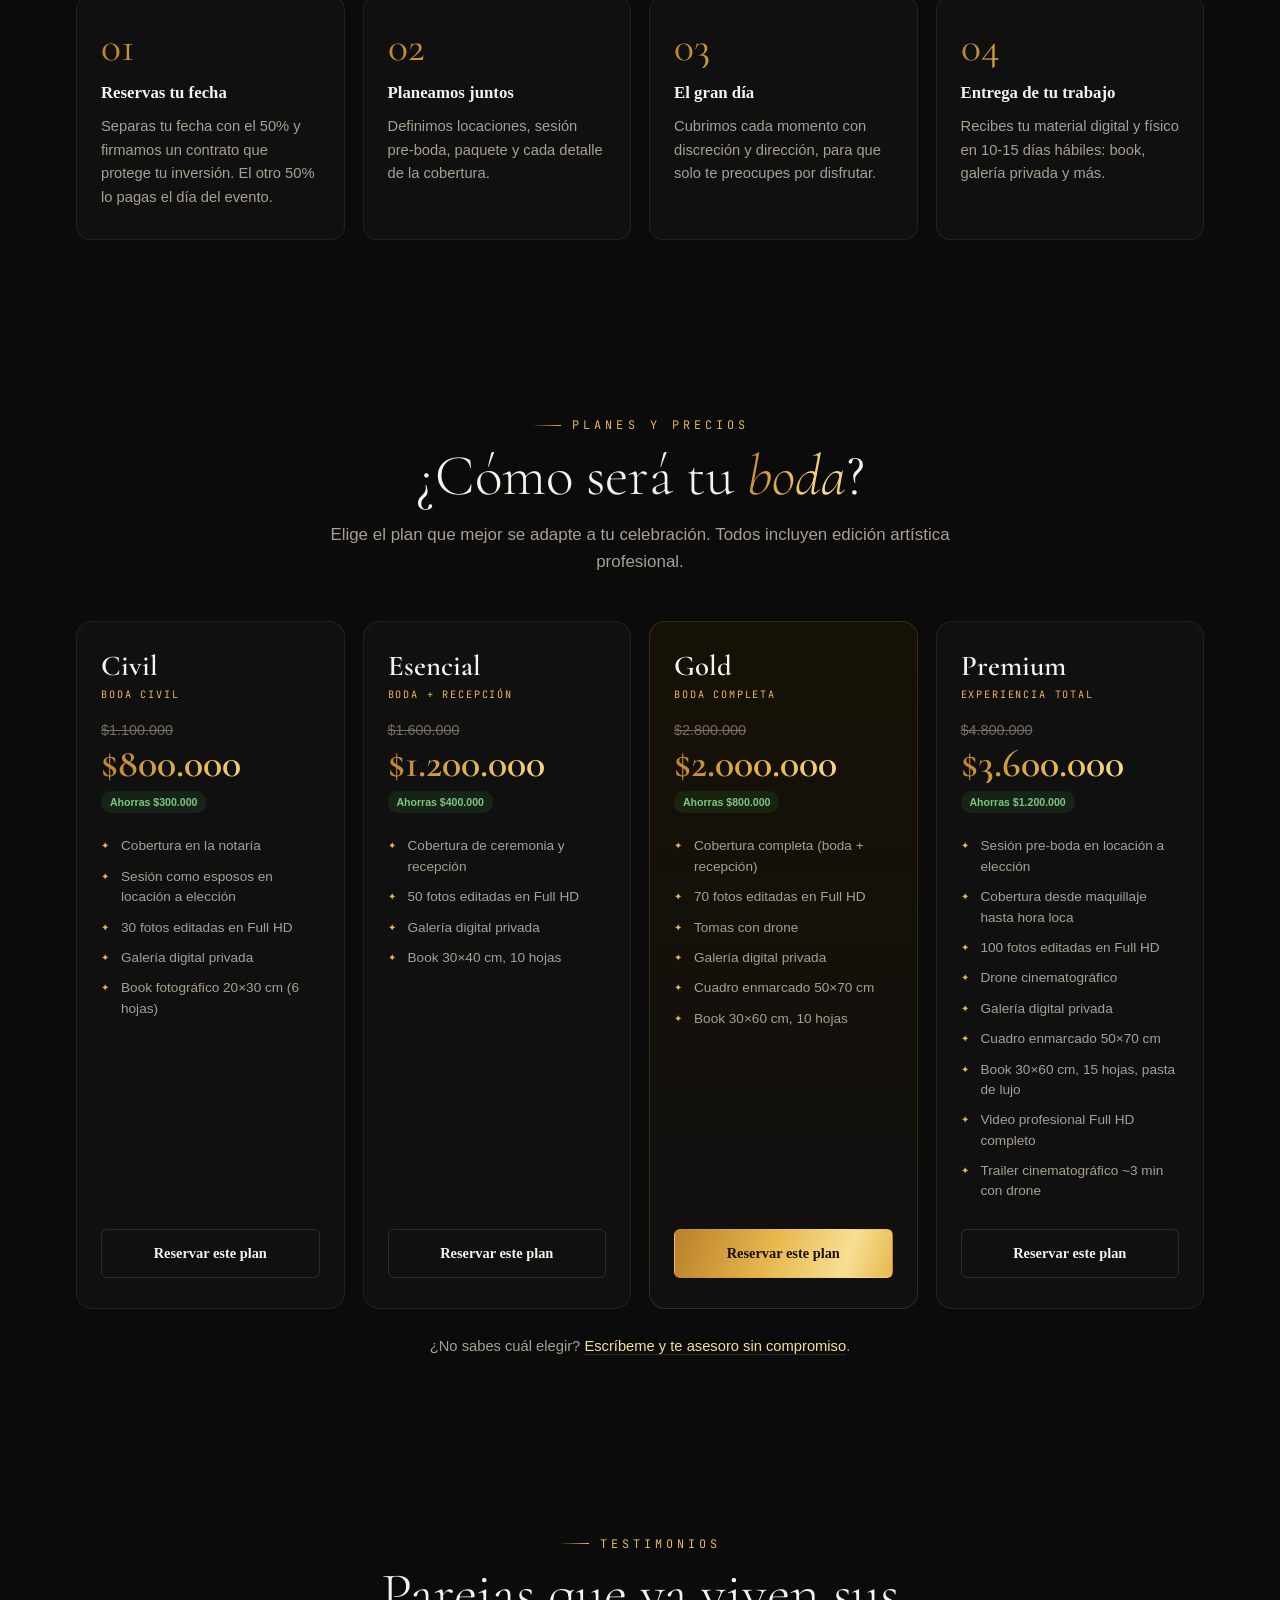
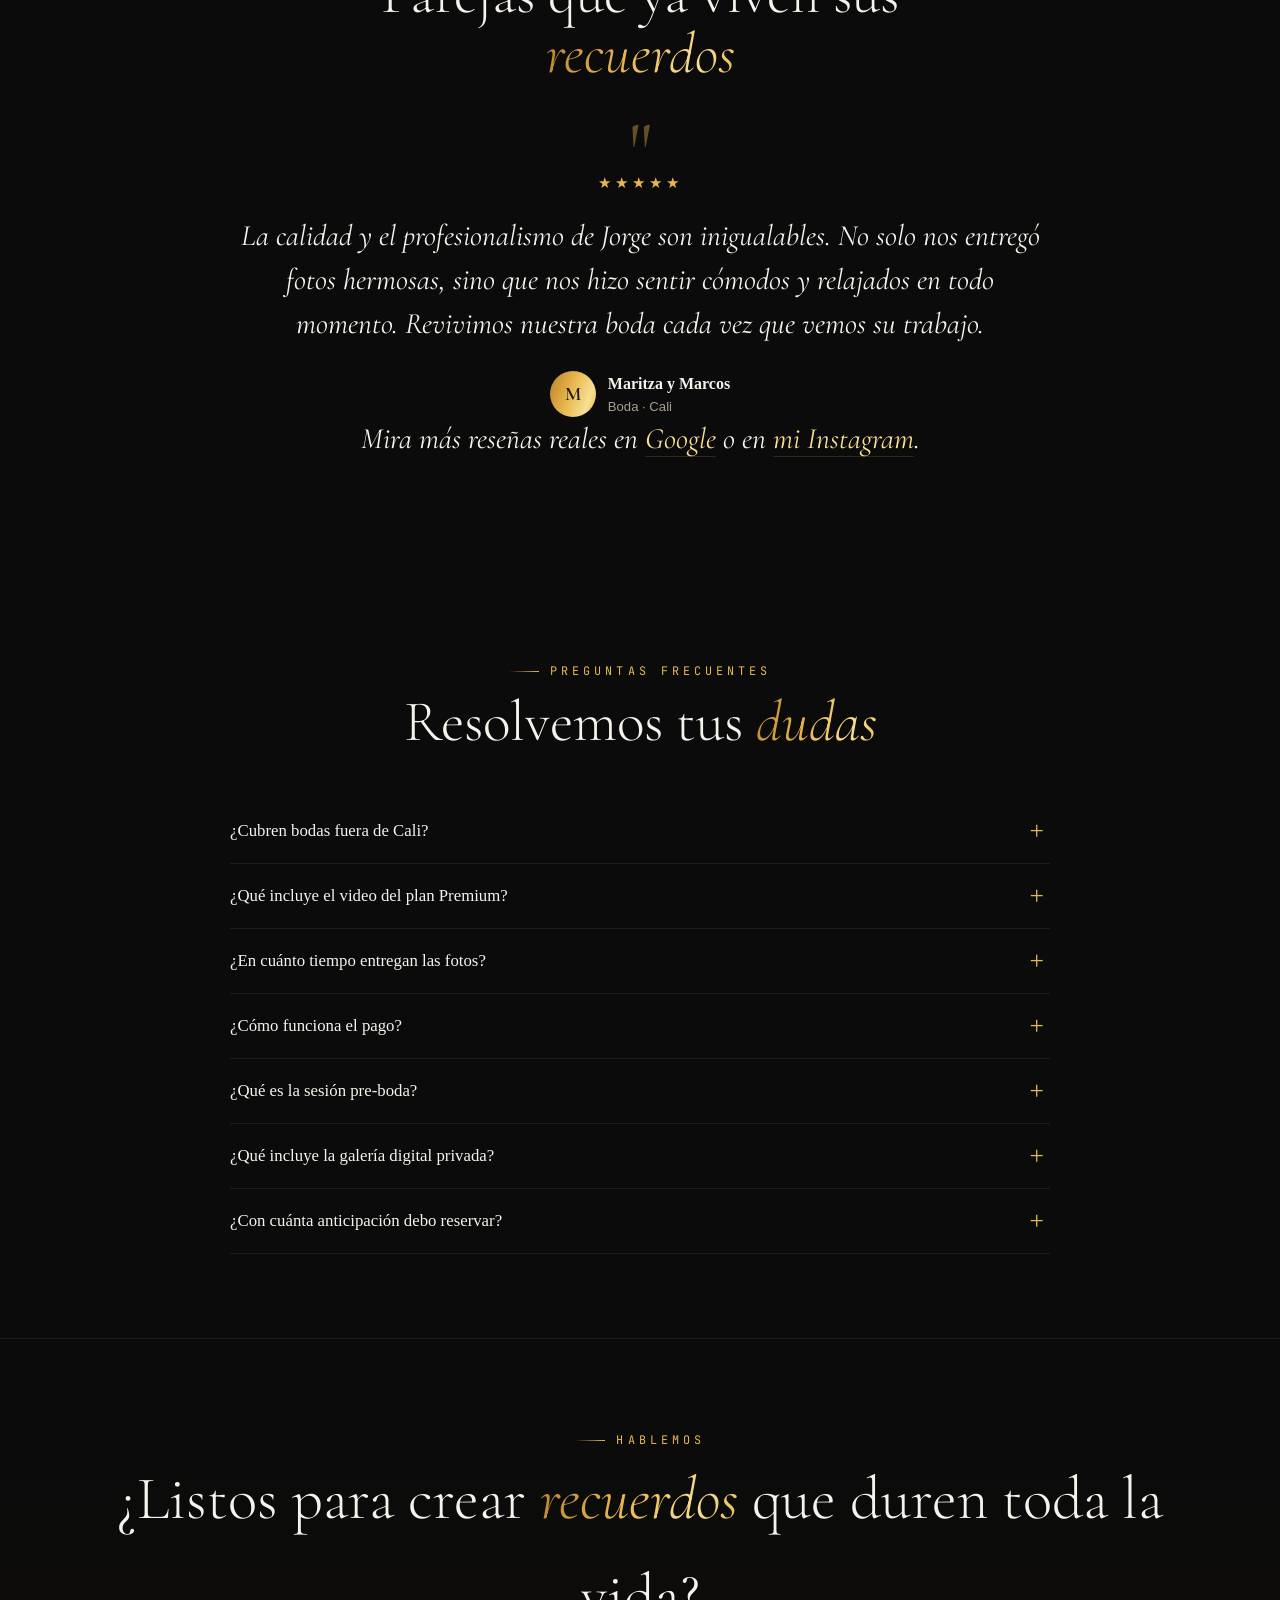
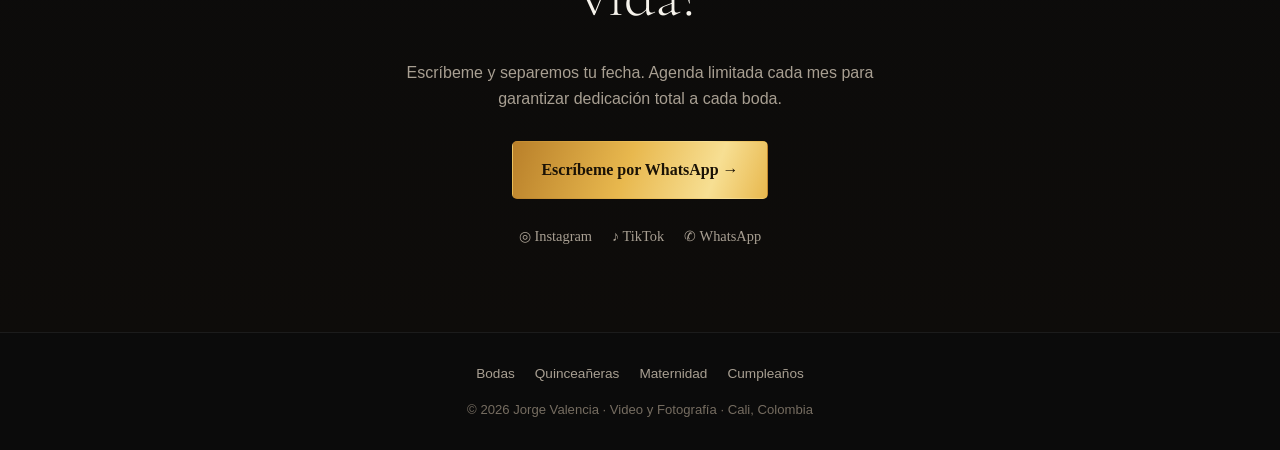
==== commit 6ff754b1: "Animacion de la galeria: aparicion, pista de deslizamiento y degradado - La galeria entra con la ani" ====
--- a/bodas/index.html
+++ b/bodas/index.html
@@ -154,6 +154,13 @@
   .galmas{display:none}
 }
 @media(max-width:520px){.gal{column-width:142px;column-gap:8px}.gal .ph{margin-bottom:8px}}
+@media(max-width:860px){
+  #galeria .wrap{position:relative}
+  #galeria .wrap::after{content:"";position:absolute;top:0;bottom:26px;right:0;width:46px;
+    background:linear-gradient(90deg,transparent,var(--bg));pointer-events:none;z-index:3;
+    opacity:1;transition:opacity .35s}
+  #galeria .wrap.fin-galeria::after{opacity:0}
+}
 
 
 /* lightbox */
@@ -360,7 +367,7 @@
       <h2>Así capturamos tu <em>boda</em></h2>
       <p>Una selección de momentos reales. Cada foto recibe edición artística individual.</p>
     </div>
-    <div class="gal">
+    <div class="gal reveal">
       <div class="ph"><img src="../img/galerias/bodas/web/1.jpg" alt="Fotografía de boda en Cali" loading="lazy" /></div>
       <div class="ph"><img src="../img/galerias/bodas/web/6.jpg" alt="Fotografía de boda en Cali" loading="lazy" /></div>
       <div class="ph"><img src="../img/galerias/bodas/web/4.jpg" alt="Fotografía de boda en Cali" loading="lazy" /></div>
@@ -617,6 +624,45 @@
 
   const galMas=document.querySelector('.galmas button');
   // Videos facade (carga YouTube solo al hacer clic)
+  // Galeria deslizable: pista de movimiento + degradado del borde (solo movil)
+  const galEl = document.querySelector('.gal');
+  if (galEl && window.matchMedia('(max-width:860px)').matches) {
+    const wrapEl = galEl.closest('.wrap');
+    const marcarFin = () => {
+      if (!wrapEl) return;
+      const hayMas = galEl.scrollWidth - galEl.clientWidth > 12;
+      const alFinal = galEl.scrollLeft + galEl.clientWidth >= galEl.scrollWidth - 12;
+      wrapEl.classList.toggle('fin-galeria', !hayMas || alFinal);
+    };
+    galEl.addEventListener('scroll', marcarFin, { passive: true });
+    galEl.querySelectorAll('img').forEach(im => im.addEventListener('load', marcarFin));
+    marcarFin();
+    // La pista solo tiene sentido cuando ya hay algo que deslizar: las fotos
+    // son lazy, asi que esperamos a que la galeria tenga ancho real.
+    const lanzarPista = () => {
+      let intentos = 0;
+      const probar = () => {
+        if (galEl.scrollWidth - galEl.clientWidth > 40) {
+          galEl.scrollTo({ left: 72, behavior: 'smooth' });
+          setTimeout(() => galEl.scrollTo({ left: 0, behavior: 'smooth' }), 560);
+        } else if (++intentos < 24) {
+          setTimeout(probar, 250);
+        }
+      };
+      probar();
+    };
+    if (!window.matchMedia('(prefers-reduced-motion: reduce)').matches) {
+      const pista = new IntersectionObserver(es => {
+        es.forEach(e => {
+          if (!e.isIntersecting) return;
+          pista.unobserve(e.target);
+          setTimeout(lanzarPista, 400);
+        });
+      }, { threshold: .35 });
+      pista.observe(galEl);
+    }
+  }
+
   document.querySelectorAll('.vid-facade').forEach(f => {
     const load = () => {
       const id = f.dataset.yt;
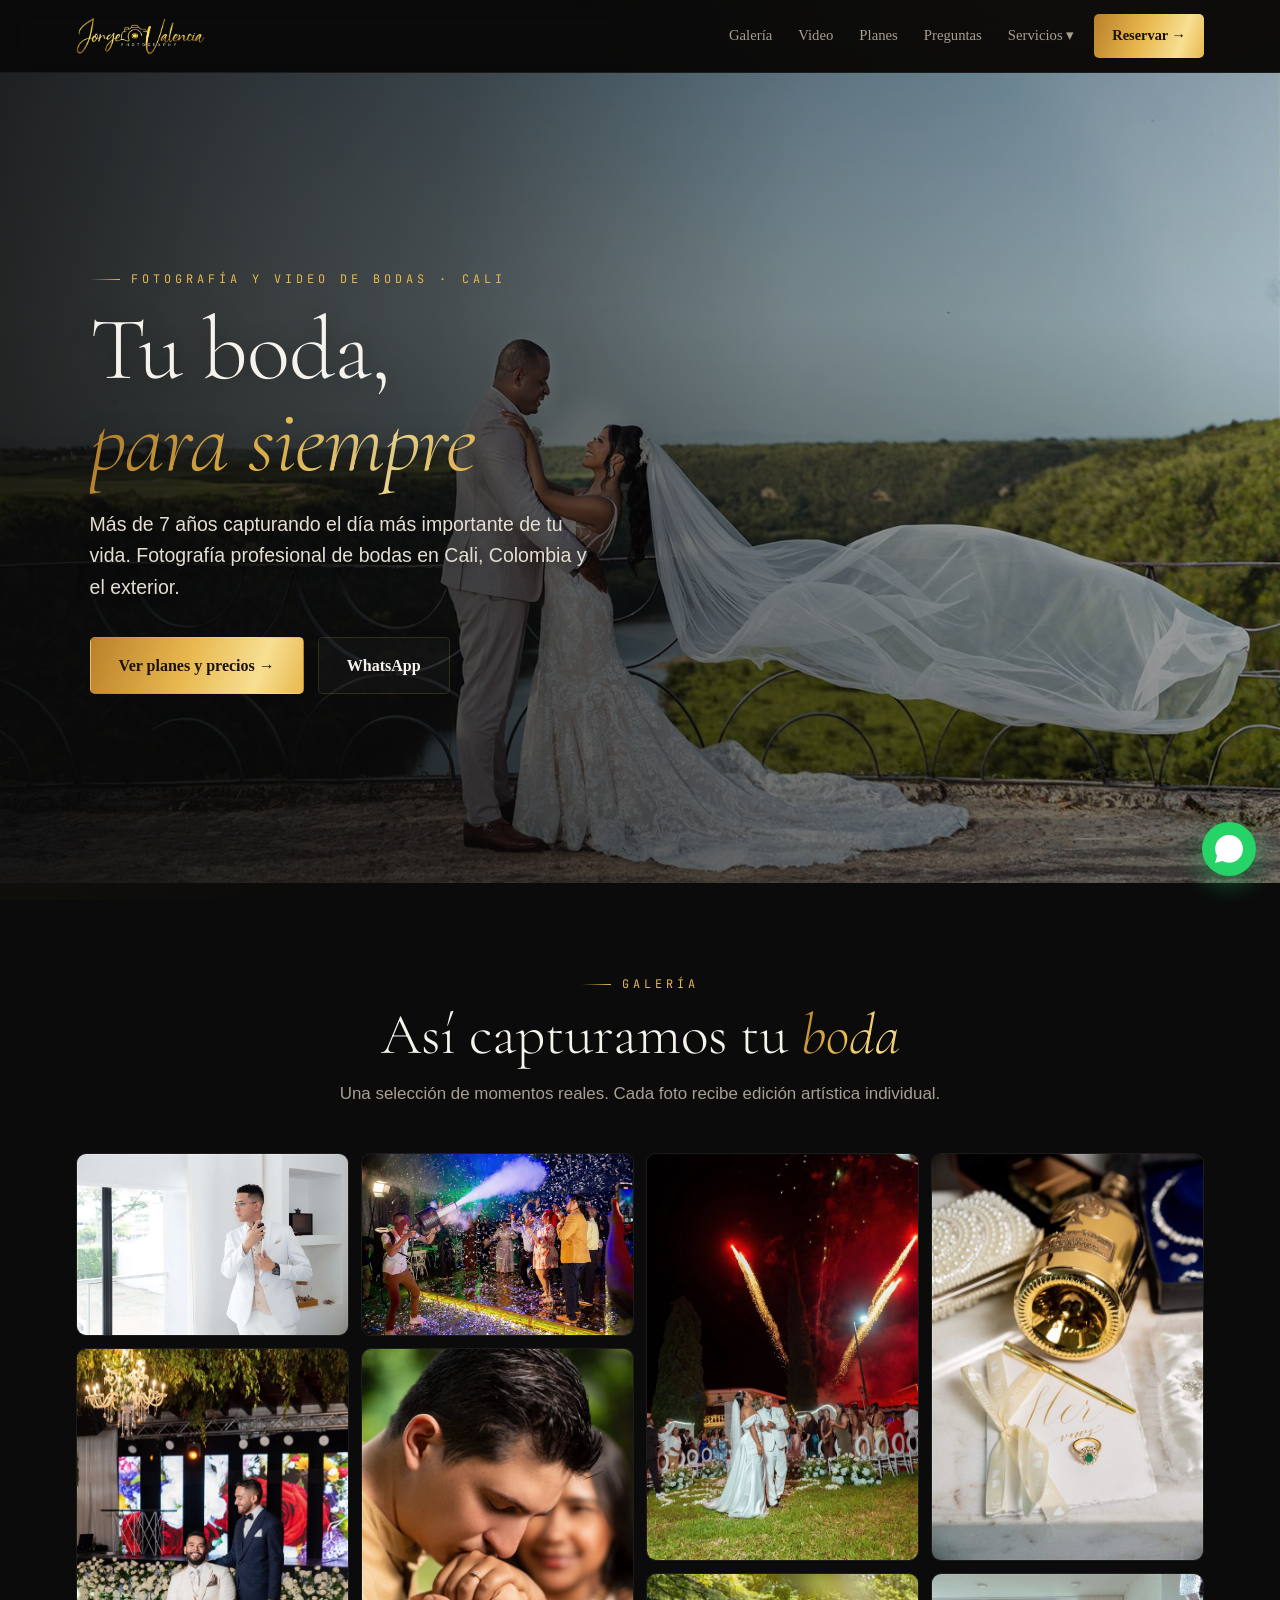
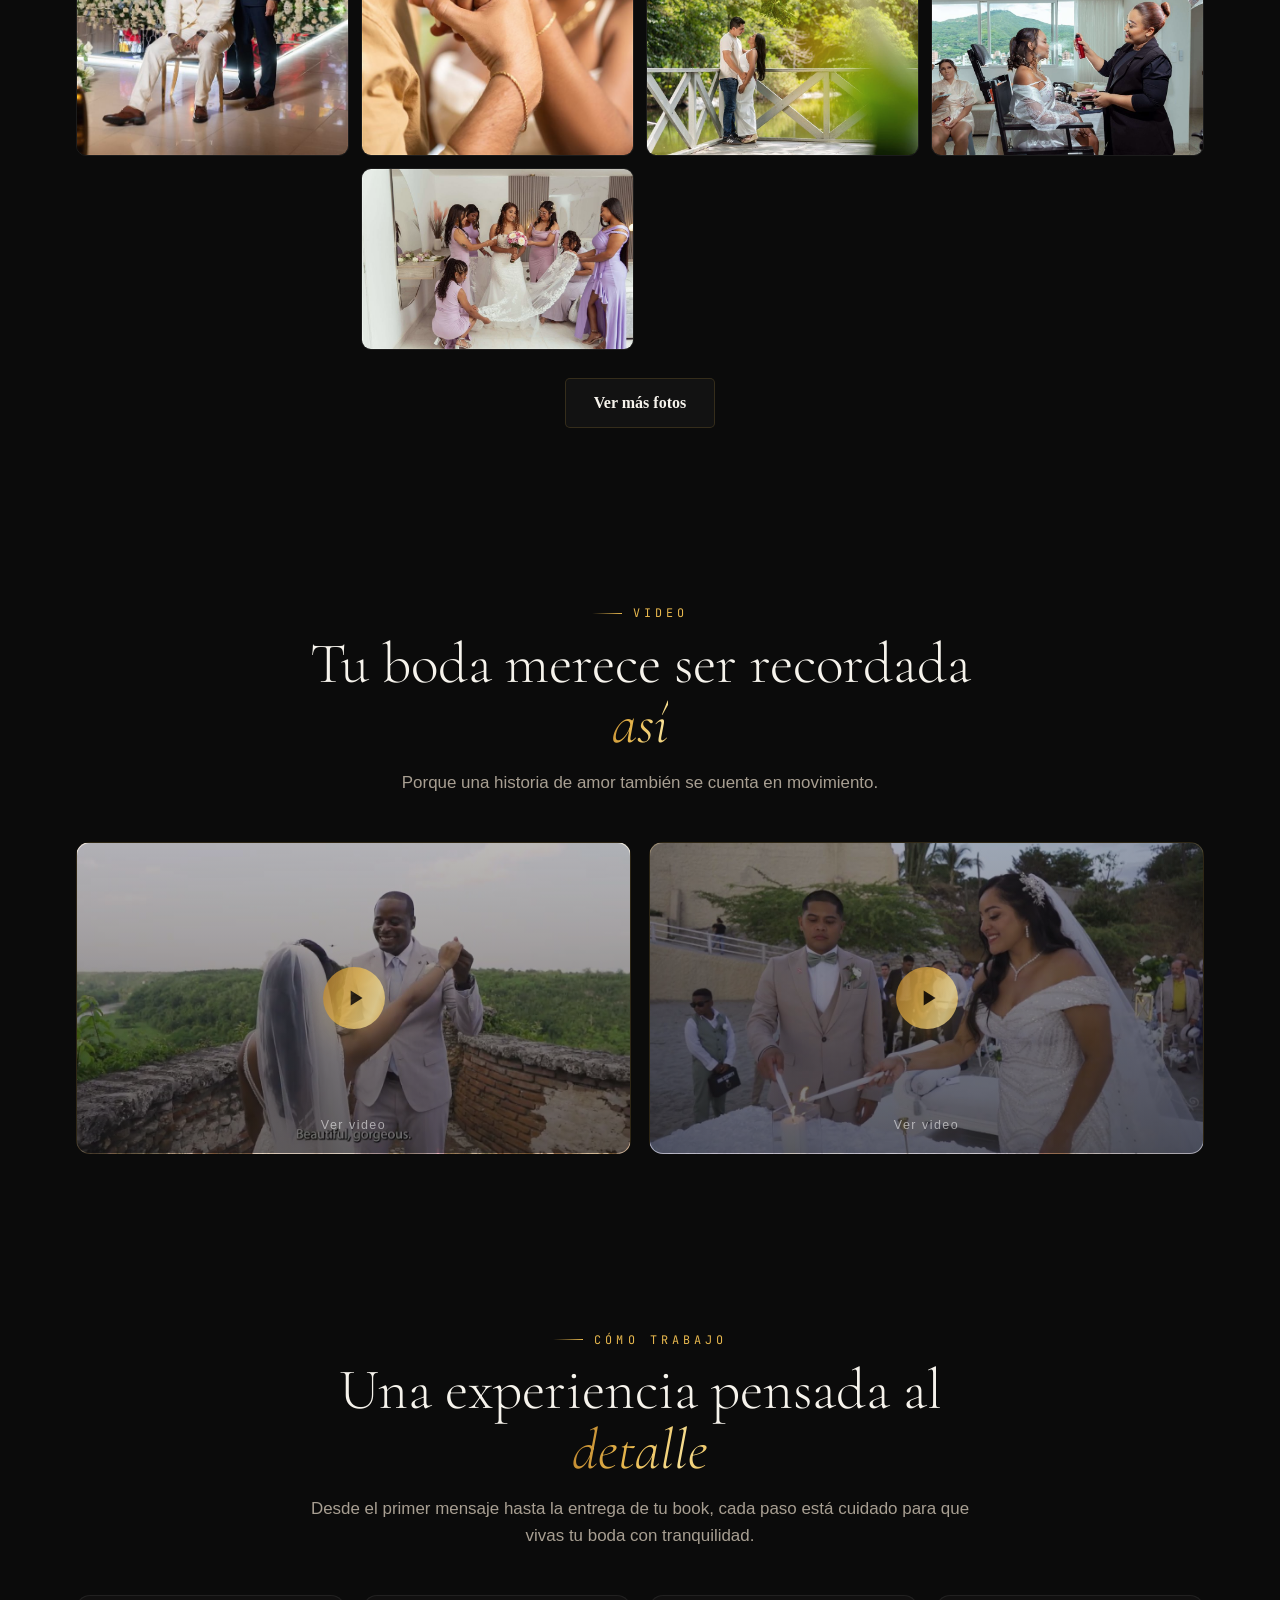
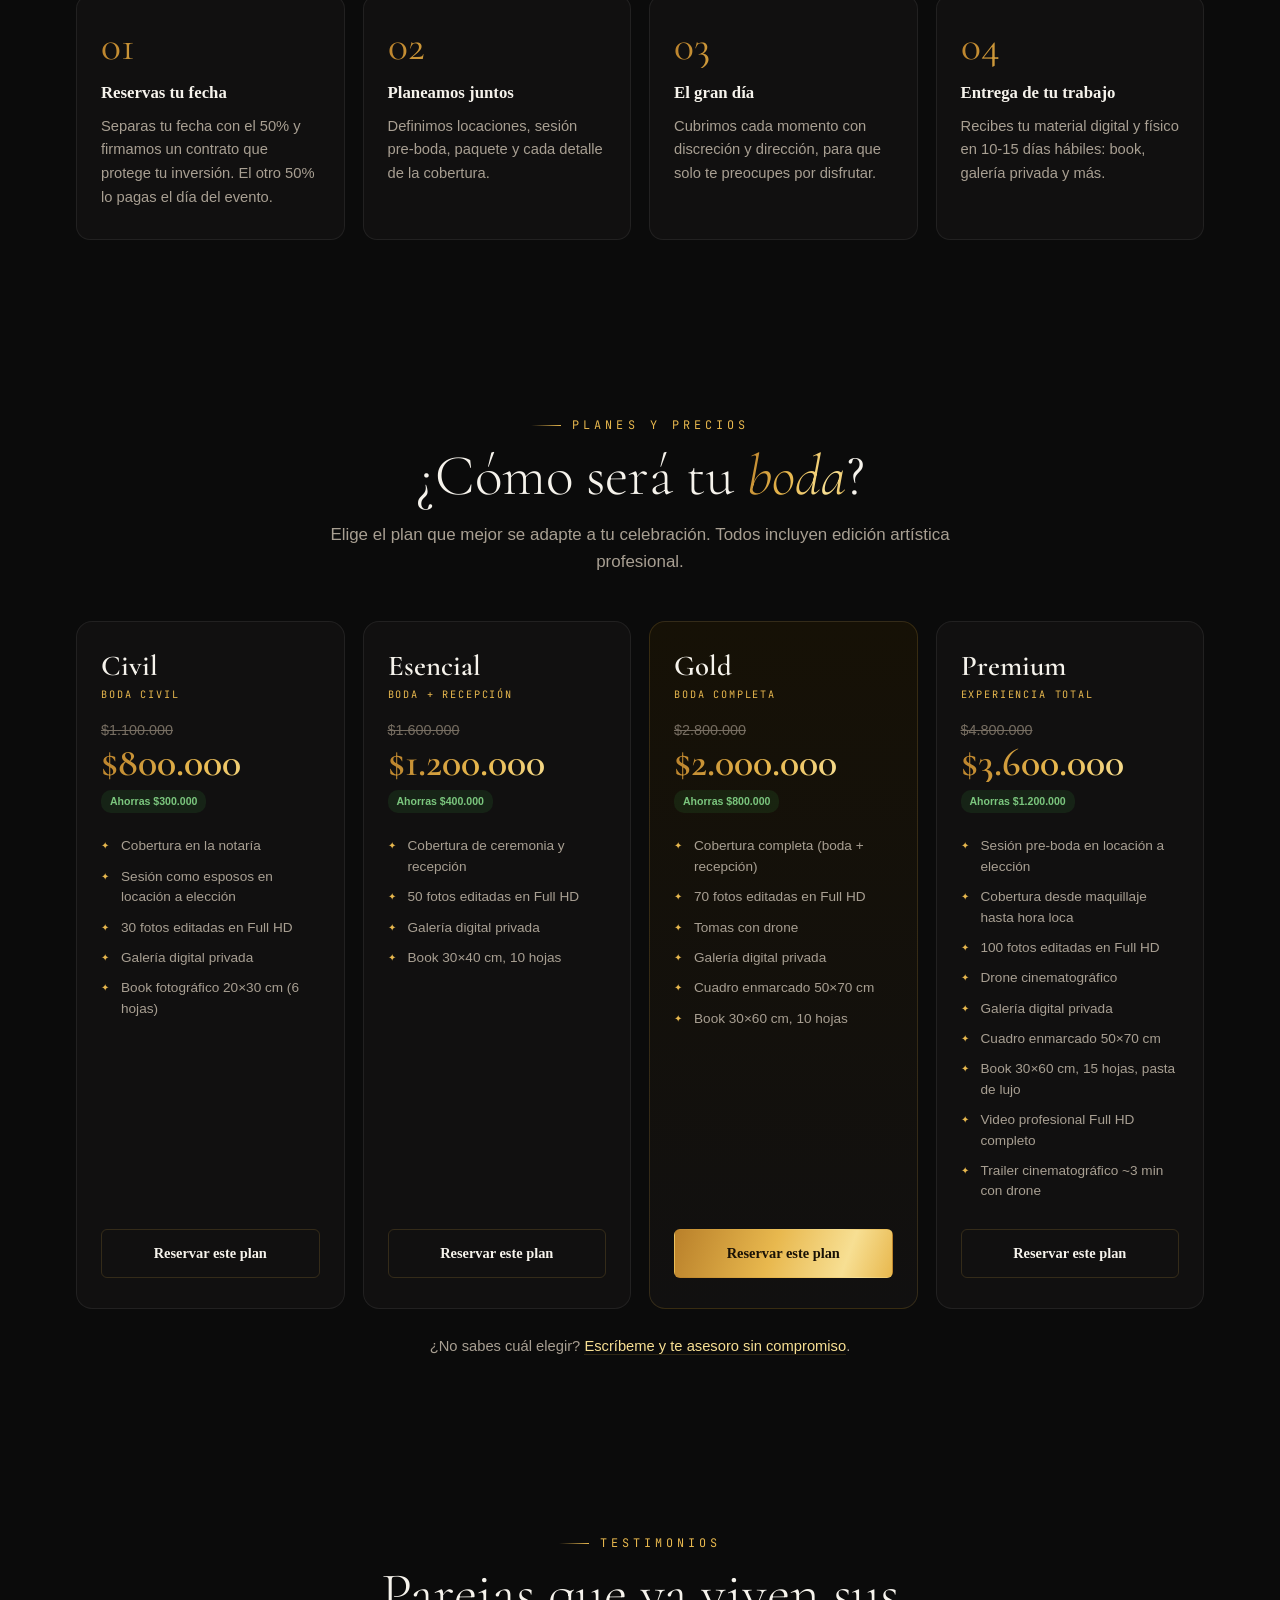
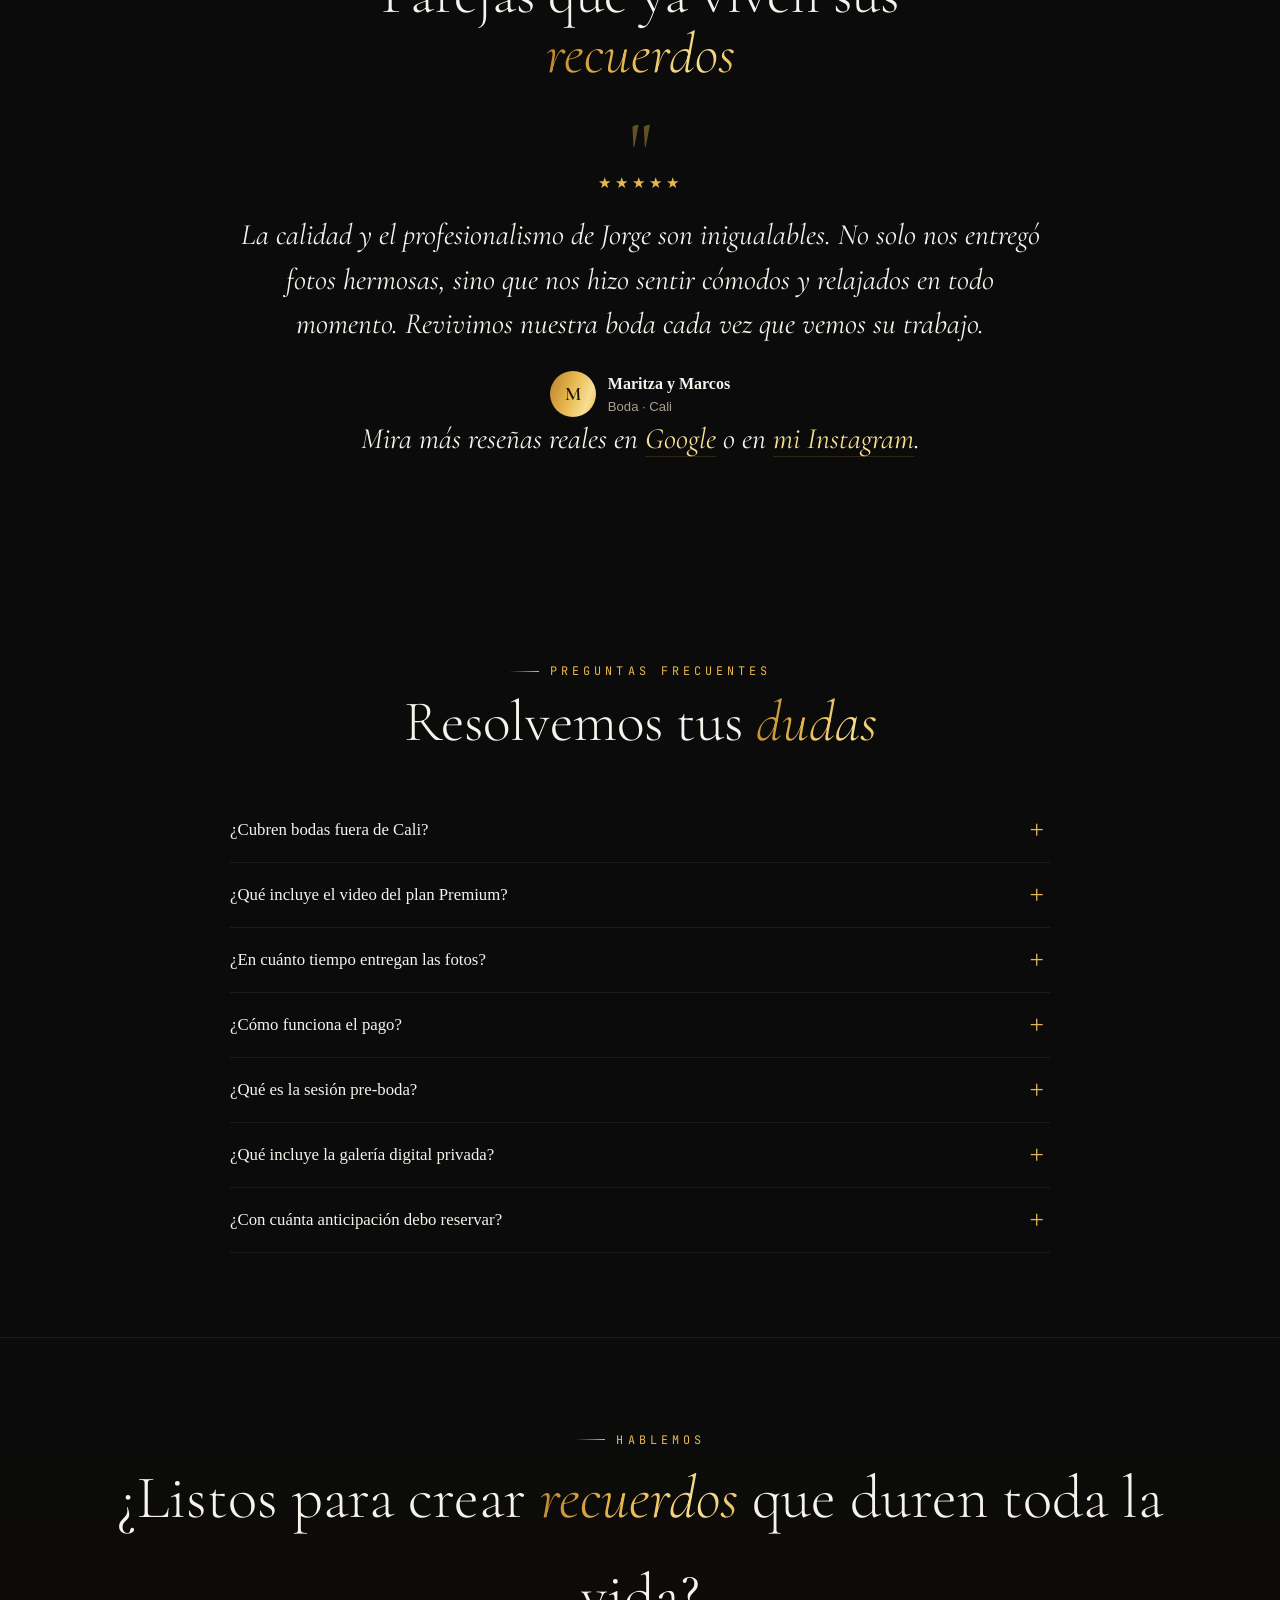
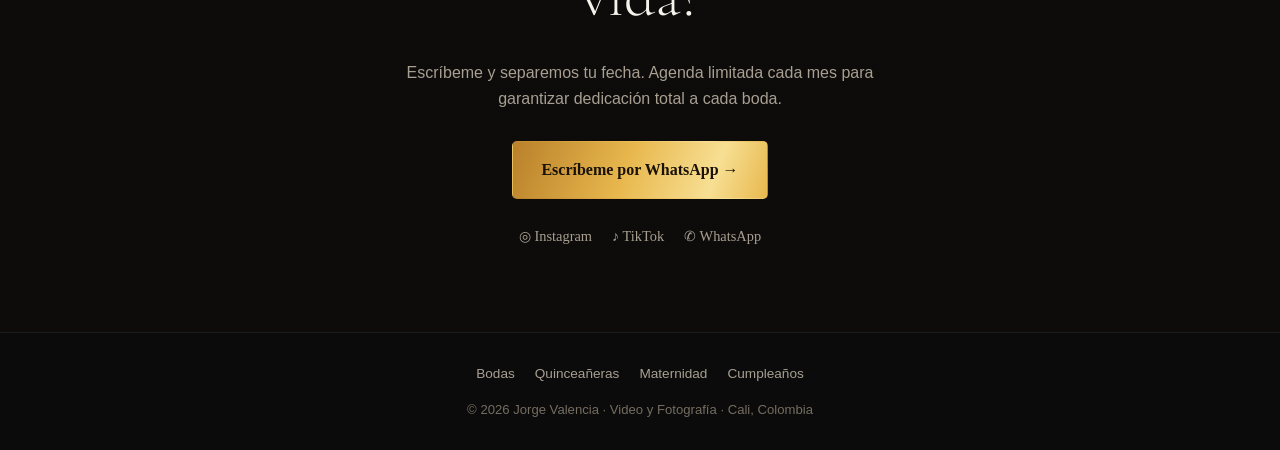
==== commit 25bada85: "Arreglar la galeria de bodas en movil: servir miniaturas de 900px En el celular solo cargaba una fot" ====
--- a/bodas/index.html
+++ b/bodas/index.html
@@ -368,36 +368,36 @@
       <p>Una selección de momentos reales. Cada foto recibe edición artística individual.</p>
     </div>
     <div class="gal reveal">
-      <div class="ph"><img src="../img/galerias/bodas/web/1.jpg" alt="Fotografía de boda en Cali" loading="lazy" /></div>
-      <div class="ph"><img src="../img/galerias/bodas/web/6.jpg" alt="Fotografía de boda en Cali" loading="lazy" /></div>
-      <div class="ph"><img src="../img/galerias/bodas/web/4.jpg" alt="Fotografía de boda en Cali" loading="lazy" /></div>
-      <div class="ph"><img src="../img/galerias/bodas/web/12.jpg" alt="Fotografía de boda en Cali" loading="lazy" /></div>
-      <div class="ph"><img src="../img/galerias/bodas/web/9.jpg" alt="Fotografía de boda en Cali" loading="lazy" /></div>
-      <div class="ph"><img src="../img/galerias/bodas/web/7.jpg" alt="Fotografía de boda en Cali" loading="lazy" /></div>
-      <div class="ph"><img src="../img/galerias/bodas/web/11.jpg" alt="Fotografía de boda en Cali" loading="lazy" /></div>
-      <div class="ph"><img src="../img/galerias/bodas/web/20.jpg" alt="Fotografía de boda en Cali" loading="lazy" /></div>
-      <div class="ph"><img src="../img/galerias/bodas/web/13.jpg" alt="Fotografía de boda en Cali" loading="lazy" /></div>
-      <div class="ph oculta"><img src="../img/galerias/bodas/web/18.jpg" alt="Fotografía de boda en Cali" loading="lazy" /></div>
-      <div class="ph oculta"><img src="../img/galerias/bodas/web/28.jpg" alt="Fotografía de boda en Cali" loading="lazy" /></div>
-      <div class="ph oculta"><img src="../img/galerias/bodas/web/24.jpg" alt="Fotografía de boda en Cali" loading="lazy" /></div>
-      <div class="ph oculta"><img src="../img/galerias/bodas/web/25.jpg" alt="Fotografía de boda en Cali" loading="lazy" /></div>
-      <div class="ph oculta"><img src="../img/galerias/bodas/web/30.jpg" alt="Fotografía de boda en Cali" loading="lazy" /></div>
-      <div class="ph oculta"><img src="../img/galerias/bodas/web/2.jpg" alt="Fotografía de boda en Cali" loading="lazy" /></div>
-      <div class="ph oculta"><img src="../img/galerias/bodas/web/3.jpg" alt="Fotografía de boda en Cali" loading="lazy" /></div>
-      <div class="ph oculta"><img src="../img/galerias/bodas/web/5.jpg" alt="Fotografía de boda en Cali" loading="lazy" /></div>
-      <div class="ph oculta"><img src="../img/galerias/bodas/web/8.jpg" alt="Fotografía de boda en Cali" loading="lazy" /></div>
-      <div class="ph oculta"><img src="../img/galerias/bodas/web/10.jpg" alt="Fotografía de boda en Cali" loading="lazy" /></div>
-      <div class="ph oculta"><img src="../img/galerias/bodas/web/14.jpg" alt="Fotografía de boda en Cali" loading="lazy" /></div>
-      <div class="ph oculta"><img src="../img/galerias/bodas/web/15.jpg" alt="Fotografía de boda en Cali" loading="lazy" /></div>
-      <div class="ph oculta"><img src="../img/galerias/bodas/web/16.jpg" alt="Fotografía de boda en Cali" loading="lazy" /></div>
-      <div class="ph oculta"><img src="../img/galerias/bodas/web/17.jpg" alt="Fotografía de boda en Cali" loading="lazy" /></div>
-      <div class="ph oculta"><img src="../img/galerias/bodas/web/19.jpg" alt="Fotografía de boda en Cali" loading="lazy" /></div>
-      <div class="ph oculta"><img src="../img/galerias/bodas/web/21.jpg" alt="Fotografía de boda en Cali" loading="lazy" /></div>
-      <div class="ph oculta"><img src="../img/galerias/bodas/web/22.jpg" alt="Fotografía de boda en Cali" loading="lazy" /></div>
-      <div class="ph oculta"><img src="../img/galerias/bodas/web/23.jpg" alt="Fotografía de boda en Cali" loading="lazy" /></div>
-      <div class="ph oculta"><img src="../img/galerias/bodas/web/26.jpg" alt="Fotografía de boda en Cali" loading="lazy" /></div>
-      <div class="ph oculta"><img src="../img/galerias/bodas/web/27.jpg" alt="Fotografía de boda en Cali" loading="lazy" /></div>
-      <div class="ph oculta"><img src="../img/galerias/bodas/web/29.jpg" alt="Fotografía de boda en Cali" loading="lazy" /></div>
+      <div class="ph"><img src="../img/galerias/bodas/web/1.jpg" srcset="../img/galerias/bodas/web/sm/1.jpg 900w, ../img/galerias/bodas/web/1.jpg 2000w" sizes="(max-width:520px) 142px, (max-width:860px) 155px, 280px" alt="Fotografía de boda en Cali" loading="lazy" /></div>
+      <div class="ph"><img src="../img/galerias/bodas/web/6.jpg" srcset="../img/galerias/bodas/web/sm/6.jpg 900w, ../img/galerias/bodas/web/6.jpg 2000w" sizes="(max-width:520px) 142px, (max-width:860px) 155px, 280px" alt="Fotografía de boda en Cali" loading="lazy" /></div>
+      <div class="ph"><img src="../img/galerias/bodas/web/4.jpg" srcset="../img/galerias/bodas/web/sm/4.jpg 900w, ../img/galerias/bodas/web/4.jpg 2000w" sizes="(max-width:520px) 142px, (max-width:860px) 155px, 280px" alt="Fotografía de boda en Cali" loading="lazy" /></div>
+      <div class="ph"><img src="../img/galerias/bodas/web/12.jpg" srcset="../img/galerias/bodas/web/sm/12.jpg 900w, ../img/galerias/bodas/web/12.jpg 2000w" sizes="(max-width:520px) 142px, (max-width:860px) 155px, 280px" alt="Fotografía de boda en Cali" loading="lazy" /></div>
+      <div class="ph"><img src="../img/galerias/bodas/web/9.jpg" srcset="../img/galerias/bodas/web/sm/9.jpg 900w, ../img/galerias/bodas/web/9.jpg 2000w" sizes="(max-width:520px) 142px, (max-width:860px) 155px, 280px" alt="Fotografía de boda en Cali" loading="lazy" /></div>
+      <div class="ph"><img src="../img/galerias/bodas/web/7.jpg" srcset="../img/galerias/bodas/web/sm/7.jpg 900w, ../img/galerias/bodas/web/7.jpg 2000w" sizes="(max-width:520px) 142px, (max-width:860px) 155px, 280px" alt="Fotografía de boda en Cali" loading="lazy" /></div>
+      <div class="ph"><img src="../img/galerias/bodas/web/11.jpg" srcset="../img/galerias/bodas/web/sm/11.jpg 900w, ../img/galerias/bodas/web/11.jpg 2000w" sizes="(max-width:520px) 142px, (max-width:860px) 155px, 280px" alt="Fotografía de boda en Cali" loading="lazy" /></div>
+      <div class="ph"><img src="../img/galerias/bodas/web/20.jpg" srcset="../img/galerias/bodas/web/sm/20.jpg 900w, ../img/galerias/bodas/web/20.jpg 2000w" sizes="(max-width:520px) 142px, (max-width:860px) 155px, 280px" alt="Fotografía de boda en Cali" loading="lazy" /></div>
+      <div class="ph"><img src="../img/galerias/bodas/web/13.jpg" srcset="../img/galerias/bodas/web/sm/13.jpg 900w, ../img/galerias/bodas/web/13.jpg 2000w" sizes="(max-width:520px) 142px, (max-width:860px) 155px, 280px" alt="Fotografía de boda en Cali" loading="lazy" /></div>
+      <div class="ph oculta"><img src="../img/galerias/bodas/web/18.jpg" srcset="../img/galerias/bodas/web/sm/18.jpg 900w, ../img/galerias/bodas/web/18.jpg 2000w" sizes="(max-width:520px) 142px, (max-width:860px) 155px, 280px" alt="Fotografía de boda en Cali" loading="lazy" /></div>
+      <div class="ph oculta"><img src="../img/galerias/bodas/web/28.jpg" srcset="../img/galerias/bodas/web/sm/28.jpg 900w, ../img/galerias/bodas/web/28.jpg 2000w" sizes="(max-width:520px) 142px, (max-width:860px) 155px, 280px" alt="Fotografía de boda en Cali" loading="lazy" /></div>
+      <div class="ph oculta"><img src="../img/galerias/bodas/web/24.jpg" srcset="../img/galerias/bodas/web/sm/24.jpg 900w, ../img/galerias/bodas/web/24.jpg 2000w" sizes="(max-width:520px) 142px, (max-width:860px) 155px, 280px" alt="Fotografía de boda en Cali" loading="lazy" /></div>
+      <div class="ph oculta"><img src="../img/galerias/bodas/web/25.jpg" srcset="../img/galerias/bodas/web/sm/25.jpg 900w, ../img/galerias/bodas/web/25.jpg 2000w" sizes="(max-width:520px) 142px, (max-width:860px) 155px, 280px" alt="Fotografía de boda en Cali" loading="lazy" /></div>
+      <div class="ph oculta"><img src="../img/galerias/bodas/web/30.jpg" srcset="../img/galerias/bodas/web/sm/30.jpg 900w, ../img/galerias/bodas/web/30.jpg 2000w" sizes="(max-width:520px) 142px, (max-width:860px) 155px, 280px" alt="Fotografía de boda en Cali" loading="lazy" /></div>
+      <div class="ph oculta"><img src="../img/galerias/bodas/web/2.jpg" srcset="../img/galerias/bodas/web/sm/2.jpg 900w, ../img/galerias/bodas/web/2.jpg 2000w" sizes="(max-width:520px) 142px, (max-width:860px) 155px, 280px" alt="Fotografía de boda en Cali" loading="lazy" /></div>
+      <div class="ph oculta"><img src="../img/galerias/bodas/web/3.jpg" srcset="../img/galerias/bodas/web/sm/3.jpg 900w, ../img/galerias/bodas/web/3.jpg 2000w" sizes="(max-width:520px) 142px, (max-width:860px) 155px, 280px" alt="Fotografía de boda en Cali" loading="lazy" /></div>
+      <div class="ph oculta"><img src="../img/galerias/bodas/web/5.jpg" srcset="../img/galerias/bodas/web/sm/5.jpg 900w, ../img/galerias/bodas/web/5.jpg 2000w" sizes="(max-width:520px) 142px, (max-width:860px) 155px, 280px" alt="Fotografía de boda en Cali" loading="lazy" /></div>
+      <div class="ph oculta"><img src="../img/galerias/bodas/web/8.jpg" srcset="../img/galerias/bodas/web/sm/8.jpg 900w, ../img/galerias/bodas/web/8.jpg 2000w" sizes="(max-width:520px) 142px, (max-width:860px) 155px, 280px" alt="Fotografía de boda en Cali" loading="lazy" /></div>
+      <div class="ph oculta"><img src="../img/galerias/bodas/web/10.jpg" srcset="../img/galerias/bodas/web/sm/10.jpg 900w, ../img/galerias/bodas/web/10.jpg 2000w" sizes="(max-width:520px) 142px, (max-width:860px) 155px, 280px" alt="Fotografía de boda en Cali" loading="lazy" /></div>
+      <div class="ph oculta"><img src="../img/galerias/bodas/web/14.jpg" srcset="../img/galerias/bodas/web/sm/14.jpg 900w, ../img/galerias/bodas/web/14.jpg 2000w" sizes="(max-width:520px) 142px, (max-width:860px) 155px, 280px" alt="Fotografía de boda en Cali" loading="lazy" /></div>
+      <div class="ph oculta"><img src="../img/galerias/bodas/web/15.jpg" srcset="../img/galerias/bodas/web/sm/15.jpg 900w, ../img/galerias/bodas/web/15.jpg 2000w" sizes="(max-width:520px) 142px, (max-width:860px) 155px, 280px" alt="Fotografía de boda en Cali" loading="lazy" /></div>
+      <div class="ph oculta"><img src="../img/galerias/bodas/web/16.jpg" srcset="../img/galerias/bodas/web/sm/16.jpg 900w, ../img/galerias/bodas/web/16.jpg 2000w" sizes="(max-width:520px) 142px, (max-width:860px) 155px, 280px" alt="Fotografía de boda en Cali" loading="lazy" /></div>
+      <div class="ph oculta"><img src="../img/galerias/bodas/web/17.jpg" srcset="../img/galerias/bodas/web/sm/17.jpg 900w, ../img/galerias/bodas/web/17.jpg 2000w" sizes="(max-width:520px) 142px, (max-width:860px) 155px, 280px" alt="Fotografía de boda en Cali" loading="lazy" /></div>
+      <div class="ph oculta"><img src="../img/galerias/bodas/web/19.jpg" srcset="../img/galerias/bodas/web/sm/19.jpg 900w, ../img/galerias/bodas/web/19.jpg 2000w" sizes="(max-width:520px) 142px, (max-width:860px) 155px, 280px" alt="Fotografía de boda en Cali" loading="lazy" /></div>
+      <div class="ph oculta"><img src="../img/galerias/bodas/web/21.jpg" srcset="../img/galerias/bodas/web/sm/21.jpg 900w, ../img/galerias/bodas/web/21.jpg 2000w" sizes="(max-width:520px) 142px, (max-width:860px) 155px, 280px" alt="Fotografía de boda en Cali" loading="lazy" /></div>
+      <div class="ph oculta"><img src="../img/galerias/bodas/web/22.jpg" srcset="../img/galerias/bodas/web/sm/22.jpg 900w, ../img/galerias/bodas/web/22.jpg 2000w" sizes="(max-width:520px) 142px, (max-width:860px) 155px, 280px" alt="Fotografía de boda en Cali" loading="lazy" /></div>
+      <div class="ph oculta"><img src="../img/galerias/bodas/web/23.jpg" srcset="../img/galerias/bodas/web/sm/23.jpg 900w, ../img/galerias/bodas/web/23.jpg 2000w" sizes="(max-width:520px) 142px, (max-width:860px) 155px, 280px" alt="Fotografía de boda en Cali" loading="lazy" /></div>
+      <div class="ph oculta"><img src="../img/galerias/bodas/web/26.jpg" srcset="../img/galerias/bodas/web/sm/26.jpg 900w, ../img/galerias/bodas/web/26.jpg 2000w" sizes="(max-width:520px) 142px, (max-width:860px) 155px, 280px" alt="Fotografía de boda en Cali" loading="lazy" /></div>
+      <div class="ph oculta"><img src="../img/galerias/bodas/web/27.jpg" srcset="../img/galerias/bodas/web/sm/27.jpg 900w, ../img/galerias/bodas/web/27.jpg 2000w" sizes="(max-width:520px) 142px, (max-width:860px) 155px, 280px" alt="Fotografía de boda en Cali" loading="lazy" /></div>
+      <div class="ph oculta"><img src="../img/galerias/bodas/web/29.jpg" srcset="../img/galerias/bodas/web/sm/29.jpg 900w, ../img/galerias/bodas/web/29.jpg 2000w" sizes="(max-width:520px) 142px, (max-width:860px) 155px, 280px" alt="Fotografía de boda en Cali" loading="lazy" /></div>
     </div>
     <div class="galmas"><button class="btn btn-line" type="button">Ver más fotos</button></div>
   </div>
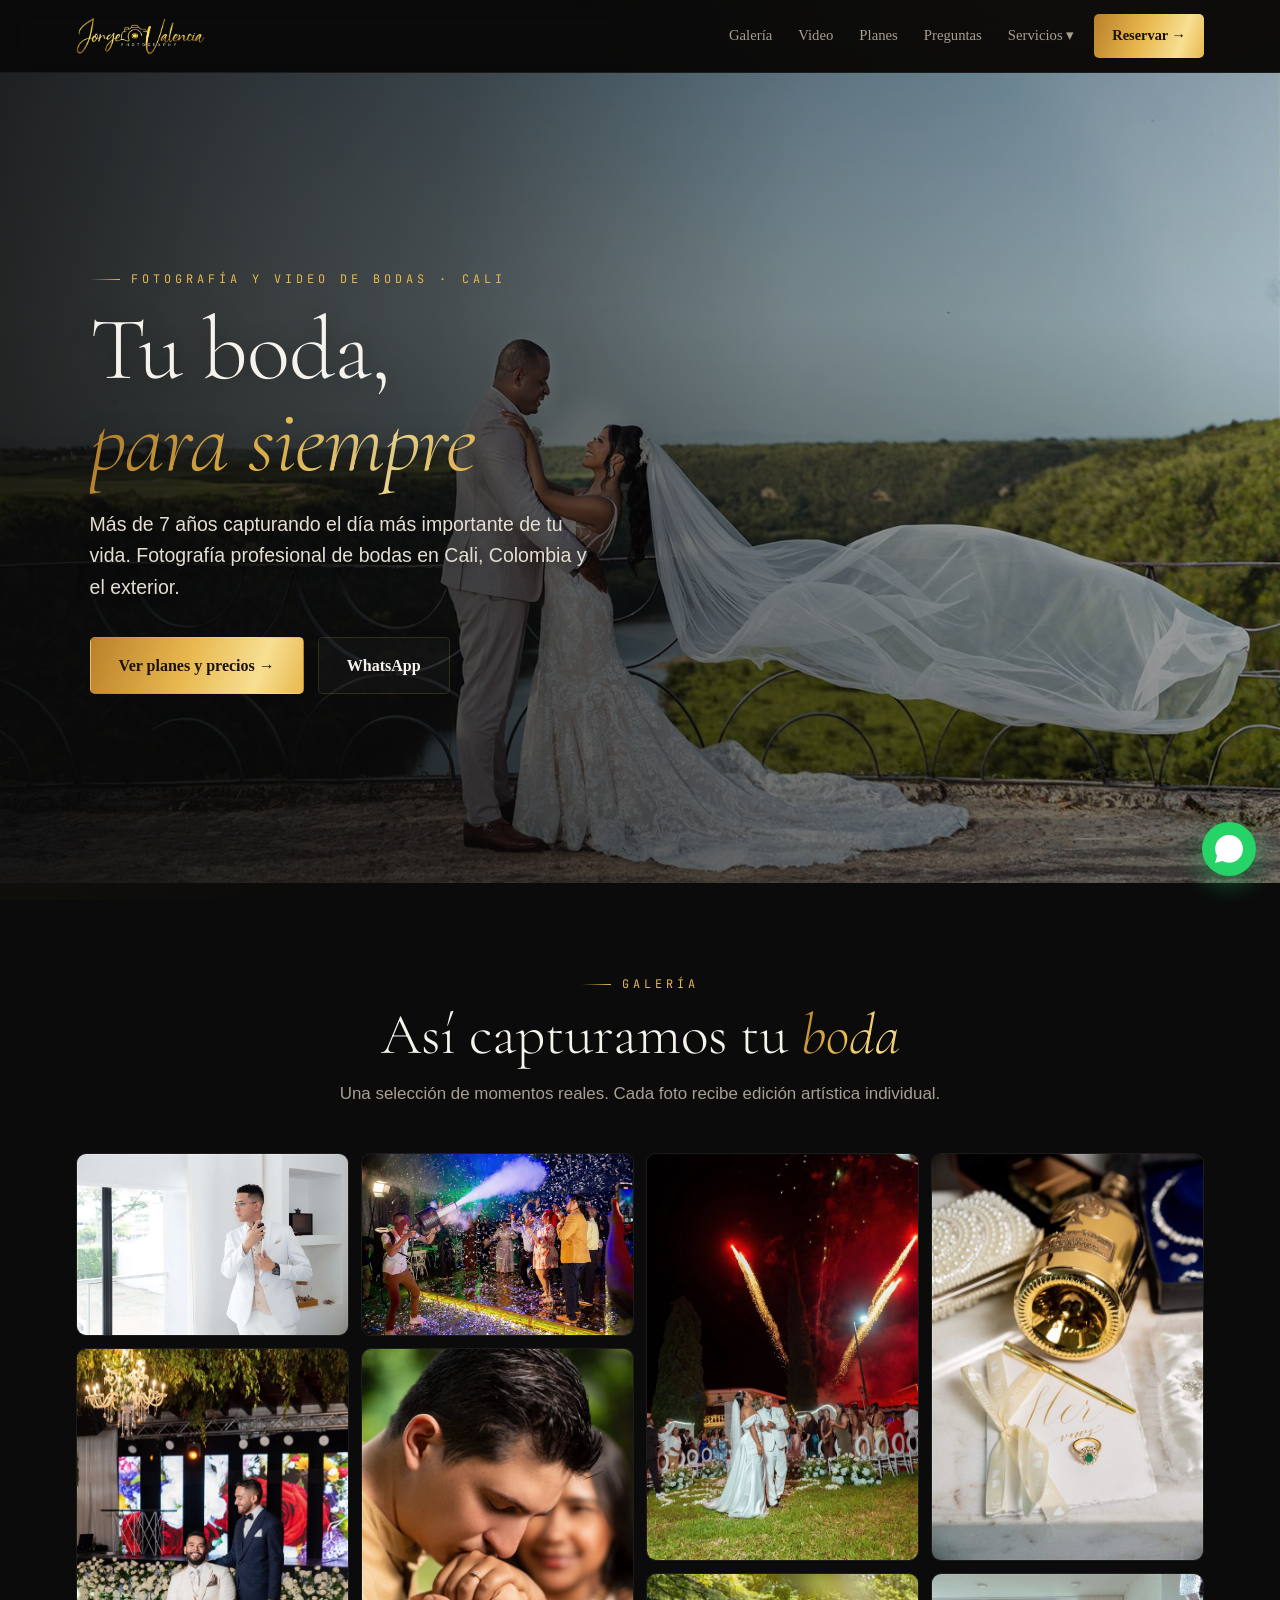
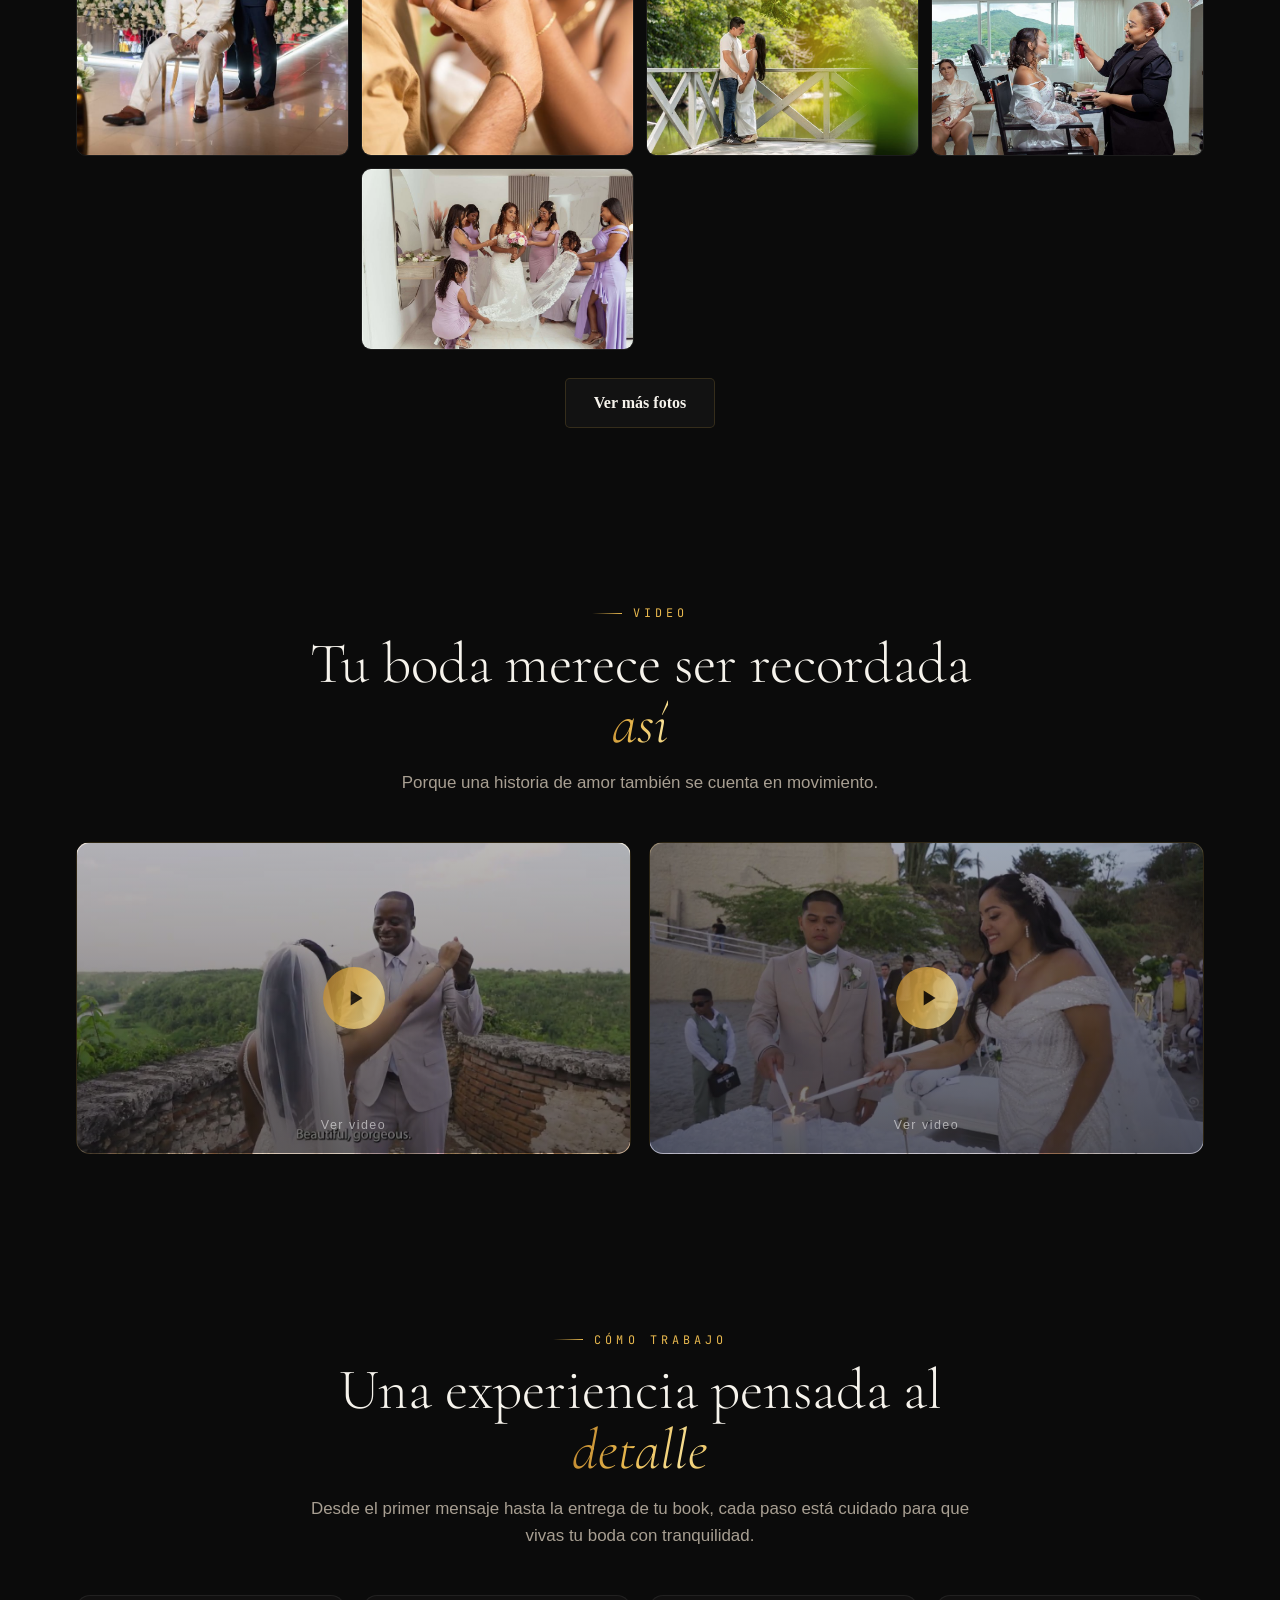
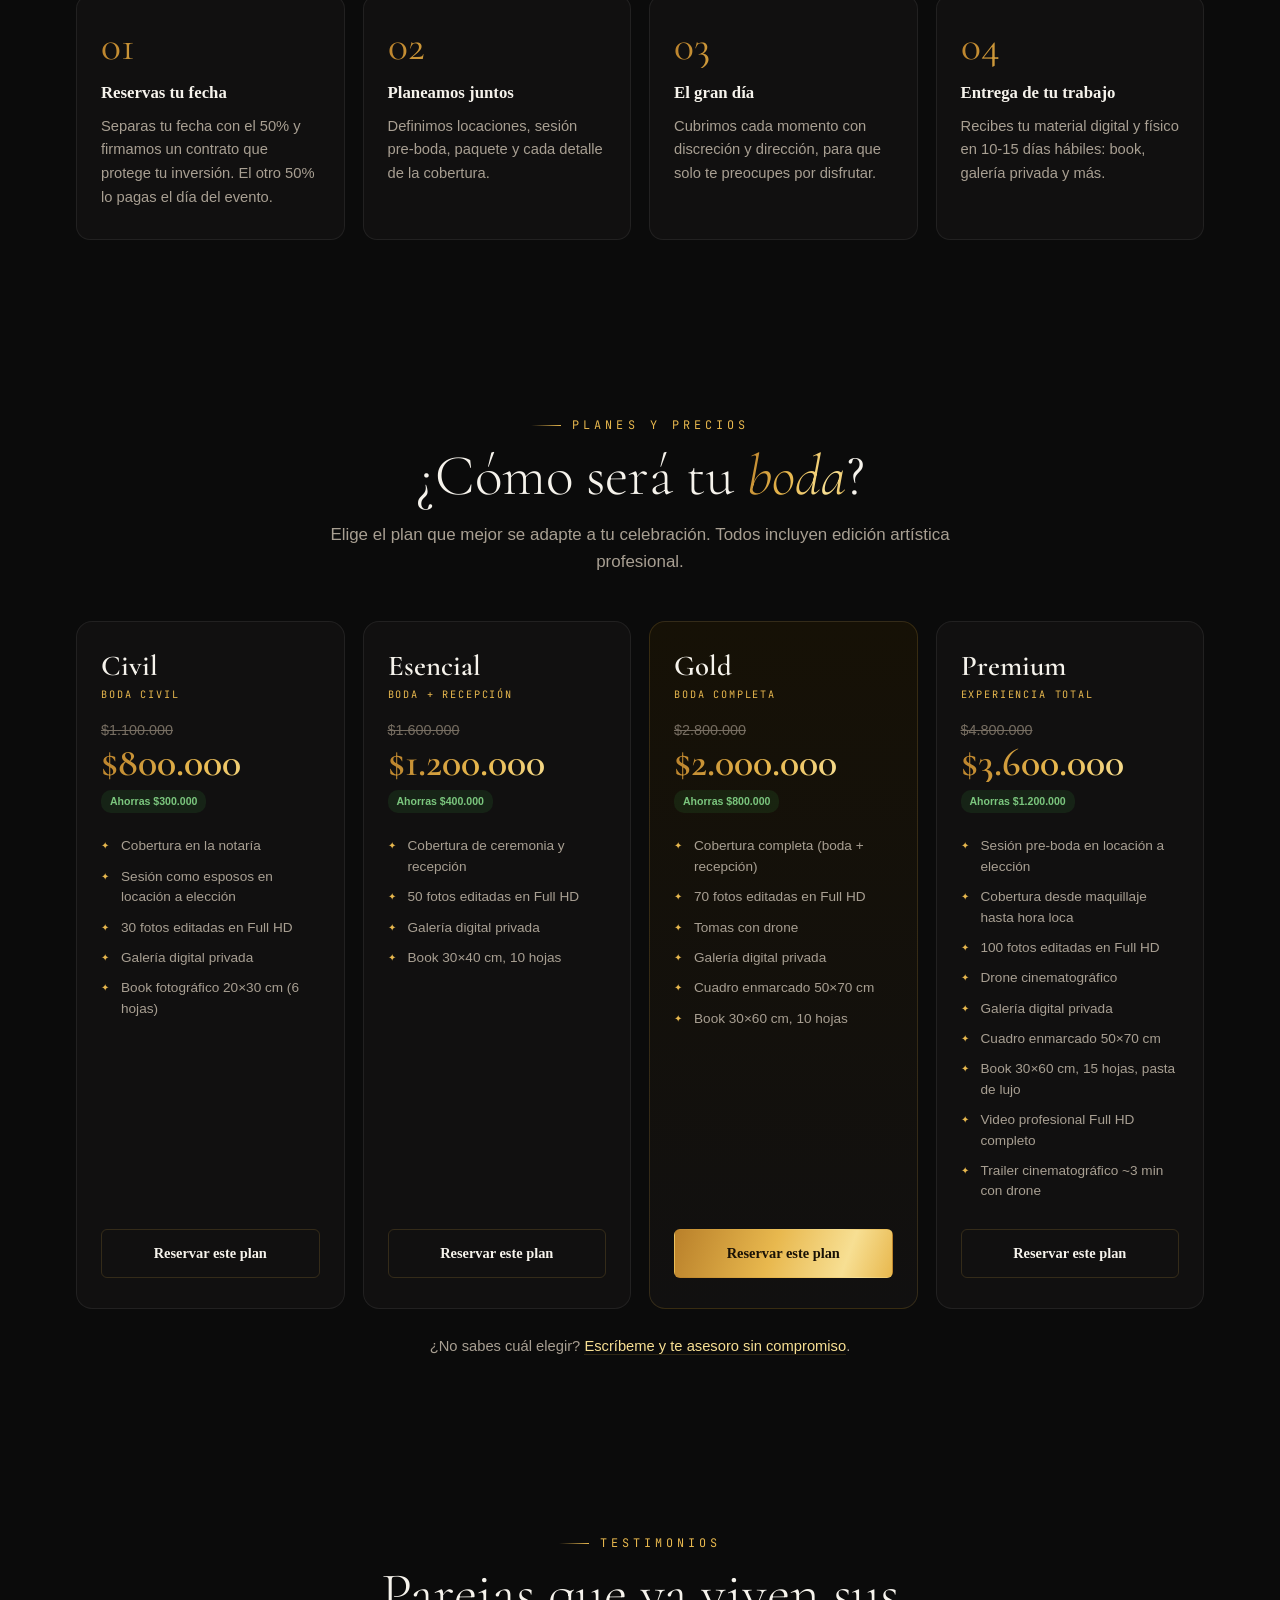
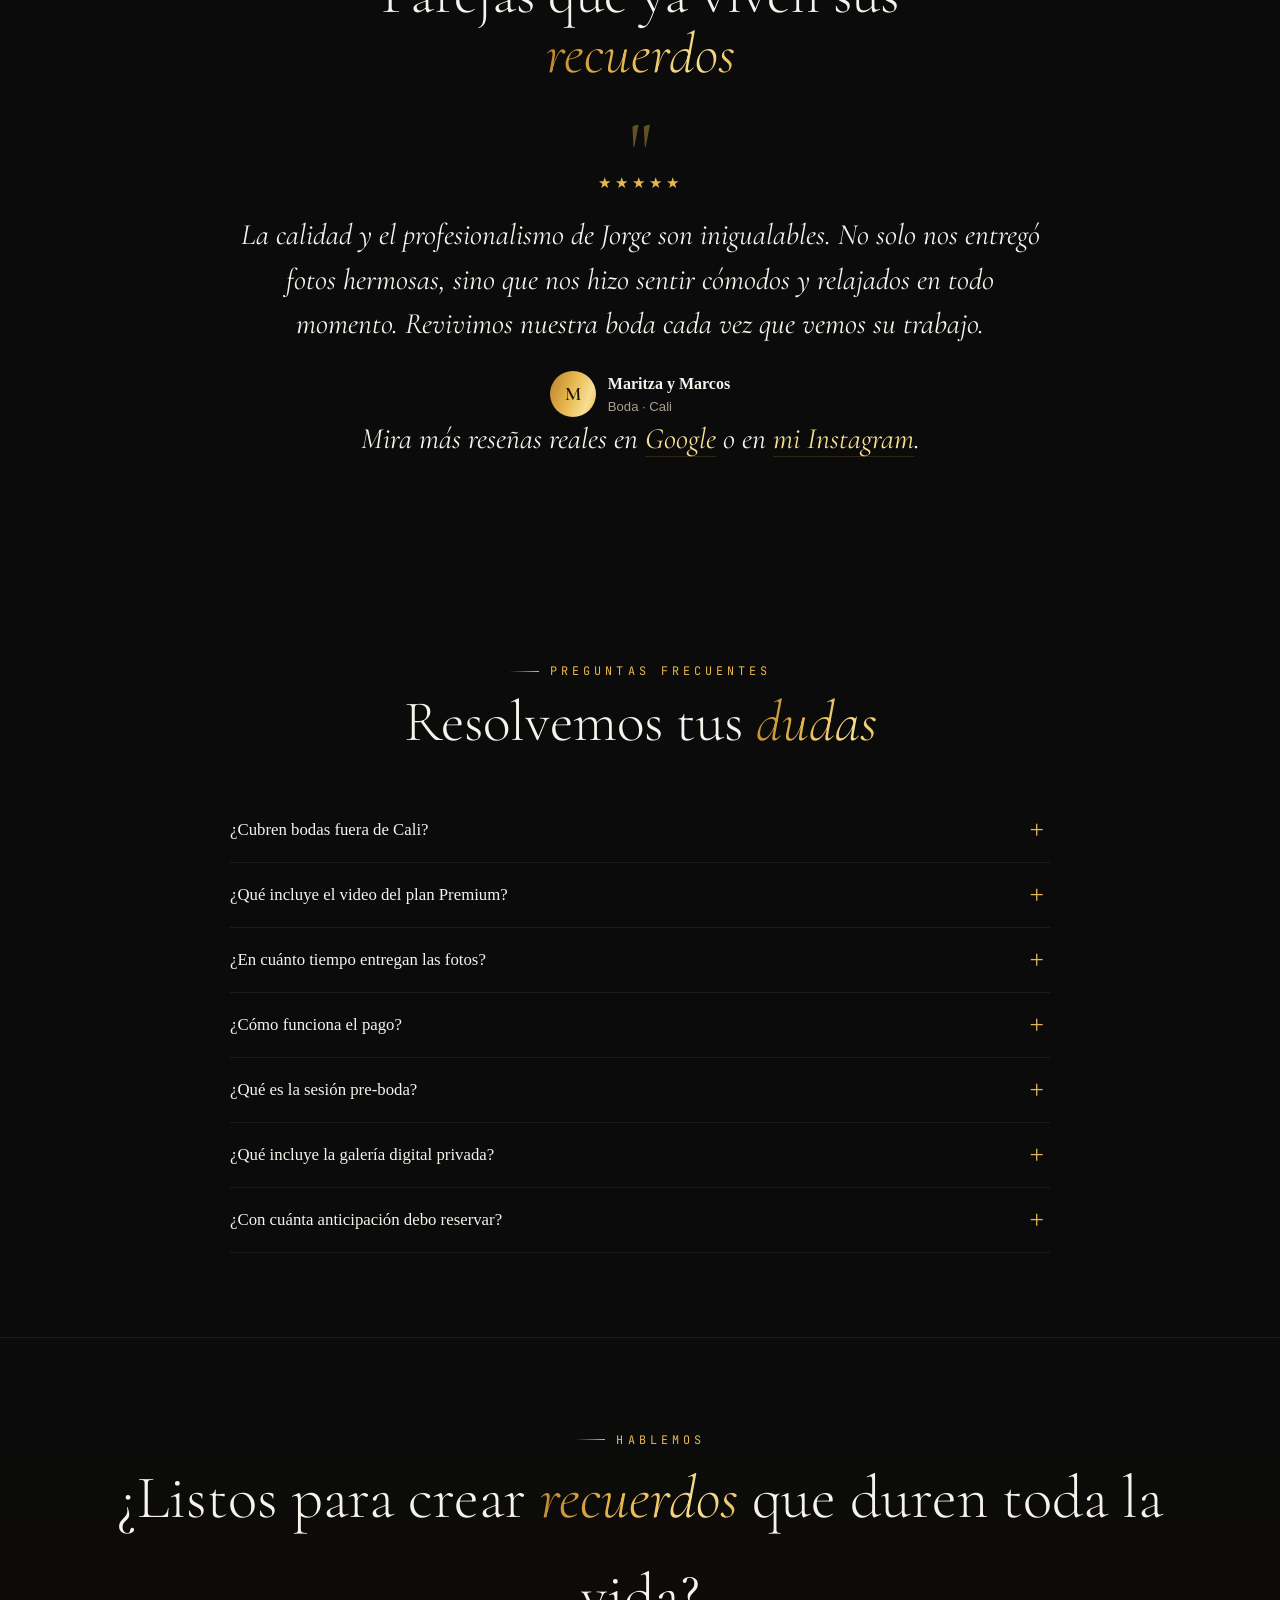
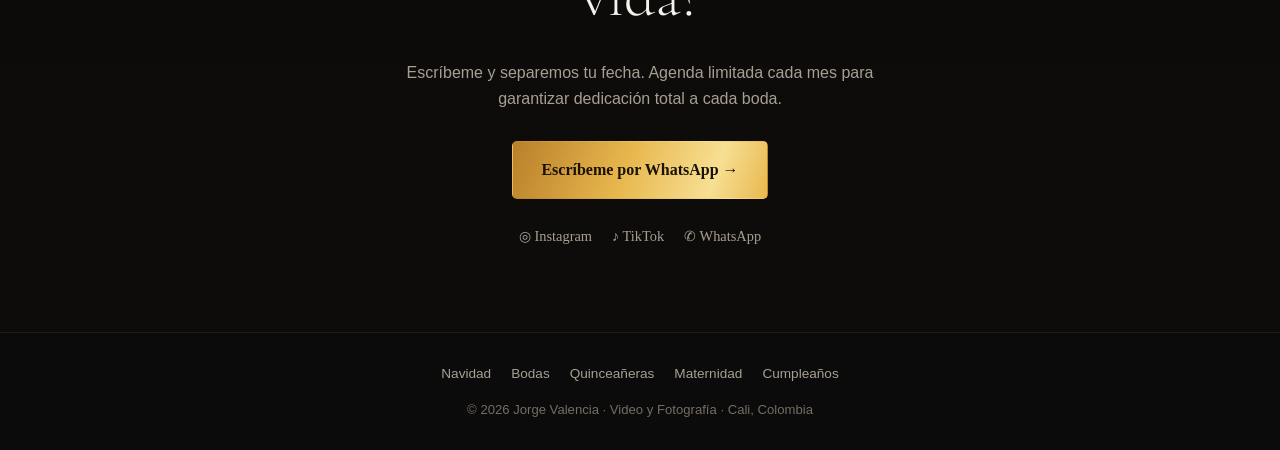
==== commit 0abd7c9f: "Agregar landing de Navidad y enlazarla en todo el sitio - Nueva pagina /navidad/ con el diseno negro" ====
--- a/bodas/index.html
+++ b/bodas/index.html
@@ -36,7 +36,7 @@
     "telephone": "+573015653392",
     "url": "https://jorgevalenciaph.com/bodas/",
     "address": { "@type": "PostalAddress", "addressLocality": "Cali", "addressRegion": "Valle del Cauca", "addressCountry": "CO" },
-    "sameAs": ["https://www.instagram.com/jorgevalenciaph", "https://www.tiktok.com/@jorgevalenciaph"]
+    "sameAs": ["https://www.instagram.com/jorgevalenciaph", "https://www.tiktok.com/@jorgevalenciaph", "https://www.facebook.com/JorgeValenciaPh/", "https://www.pinterest.com/JorgeValenciaph/"]
   },
   "areaServed": ["Cali", "Colombia"],
   "offers": [
@@ -321,7 +321,7 @@
       <a href="#video">Video</a>
       <a href="#planes">Planes</a>
       <a href="#faq">Preguntas</a>
-      <div class="has-drop"><span class="dt">Servicios &#9662;</span><div class="drop"><a href="/bodas/" class="cur">Bodas</a><a href="/quinceaneras/">Quinceañeras</a><a href="/maternidad/">Maternidad</a><a href="/cumpleanos/">Cumpleaños</a></div></div>
+      <div class="has-drop"><span class="dt">Servicios &#9662;</span><div class="drop"><a href="/navidad/">Navidad</a><a href="/bodas/" class="cur">Bodas</a><a href="/quinceaneras/">Quinceañeras</a><a href="/maternidad/">Maternidad</a><a href="/cumpleanos/">Cumpleaños</a></div></div>
     </nav>
     <a id="wa-bodas-barra" class="bar-link" href="https://wa.me/573015653392?text=Hola%20Jorge,%20quiero%20información%20sobre%20fotografía%20de%20bodas" target="_blank" rel="noopener">Reservar →</a>
     <button class="burger" id="burger" aria-label="Menú"><span></span><span></span><span></span></button>
@@ -336,6 +336,7 @@
   <a href="#planes">Planes</a>
   <a href="#faq">Preguntas</a>
   <div class="m-services"><span class="lbl">Otras sesiones</span>
+    <a href="/navidad/">Navidad</a>
     <a href="/bodas/" class="cur">Bodas</a>
     <a href="/quinceaneras/">Quinceañeras</a>
     <a href="/maternidad/">Maternidad</a>
@@ -591,6 +592,7 @@
 
 <footer>
   <div class="fnav">
+    <a href="/navidad/">Navidad</a>
     <a href="/bodas/">Bodas</a>
     <a href="/quinceaneras/">Quinceañeras</a>
     <a href="/maternidad/">Maternidad</a>
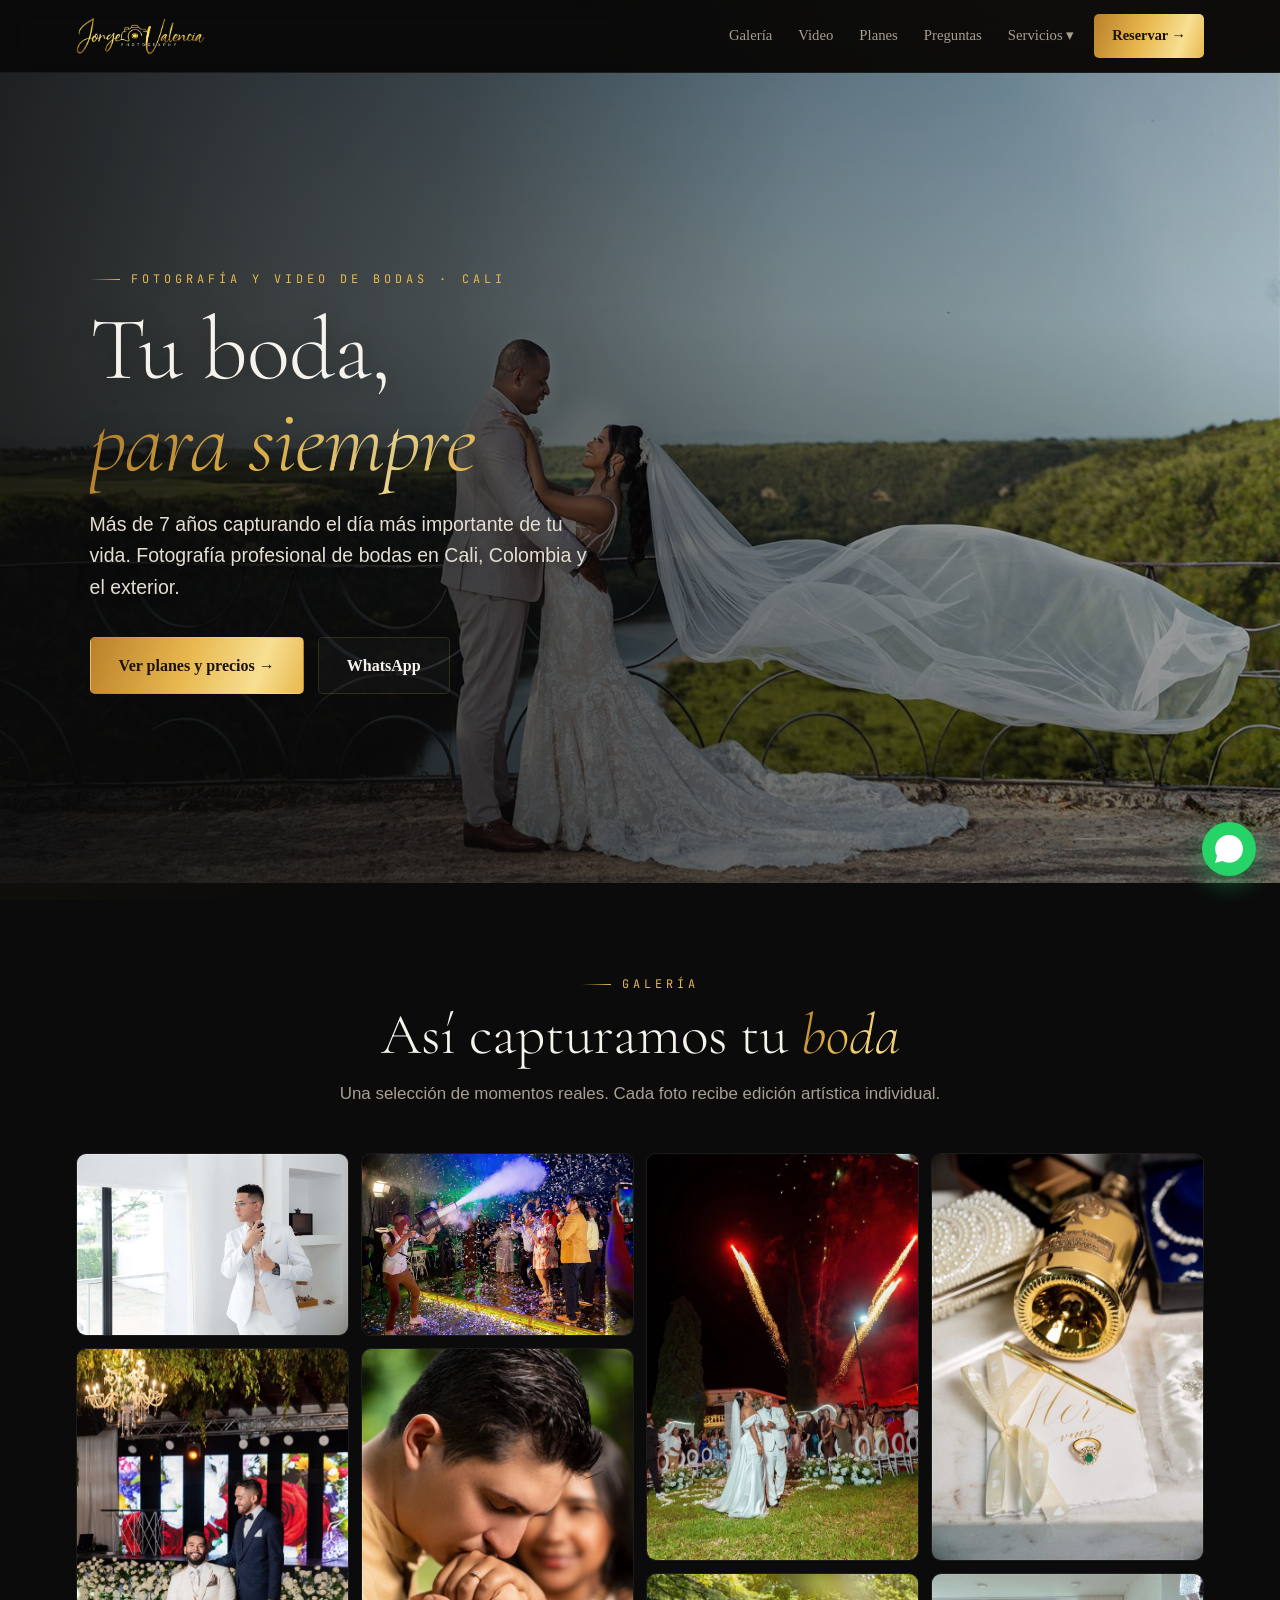
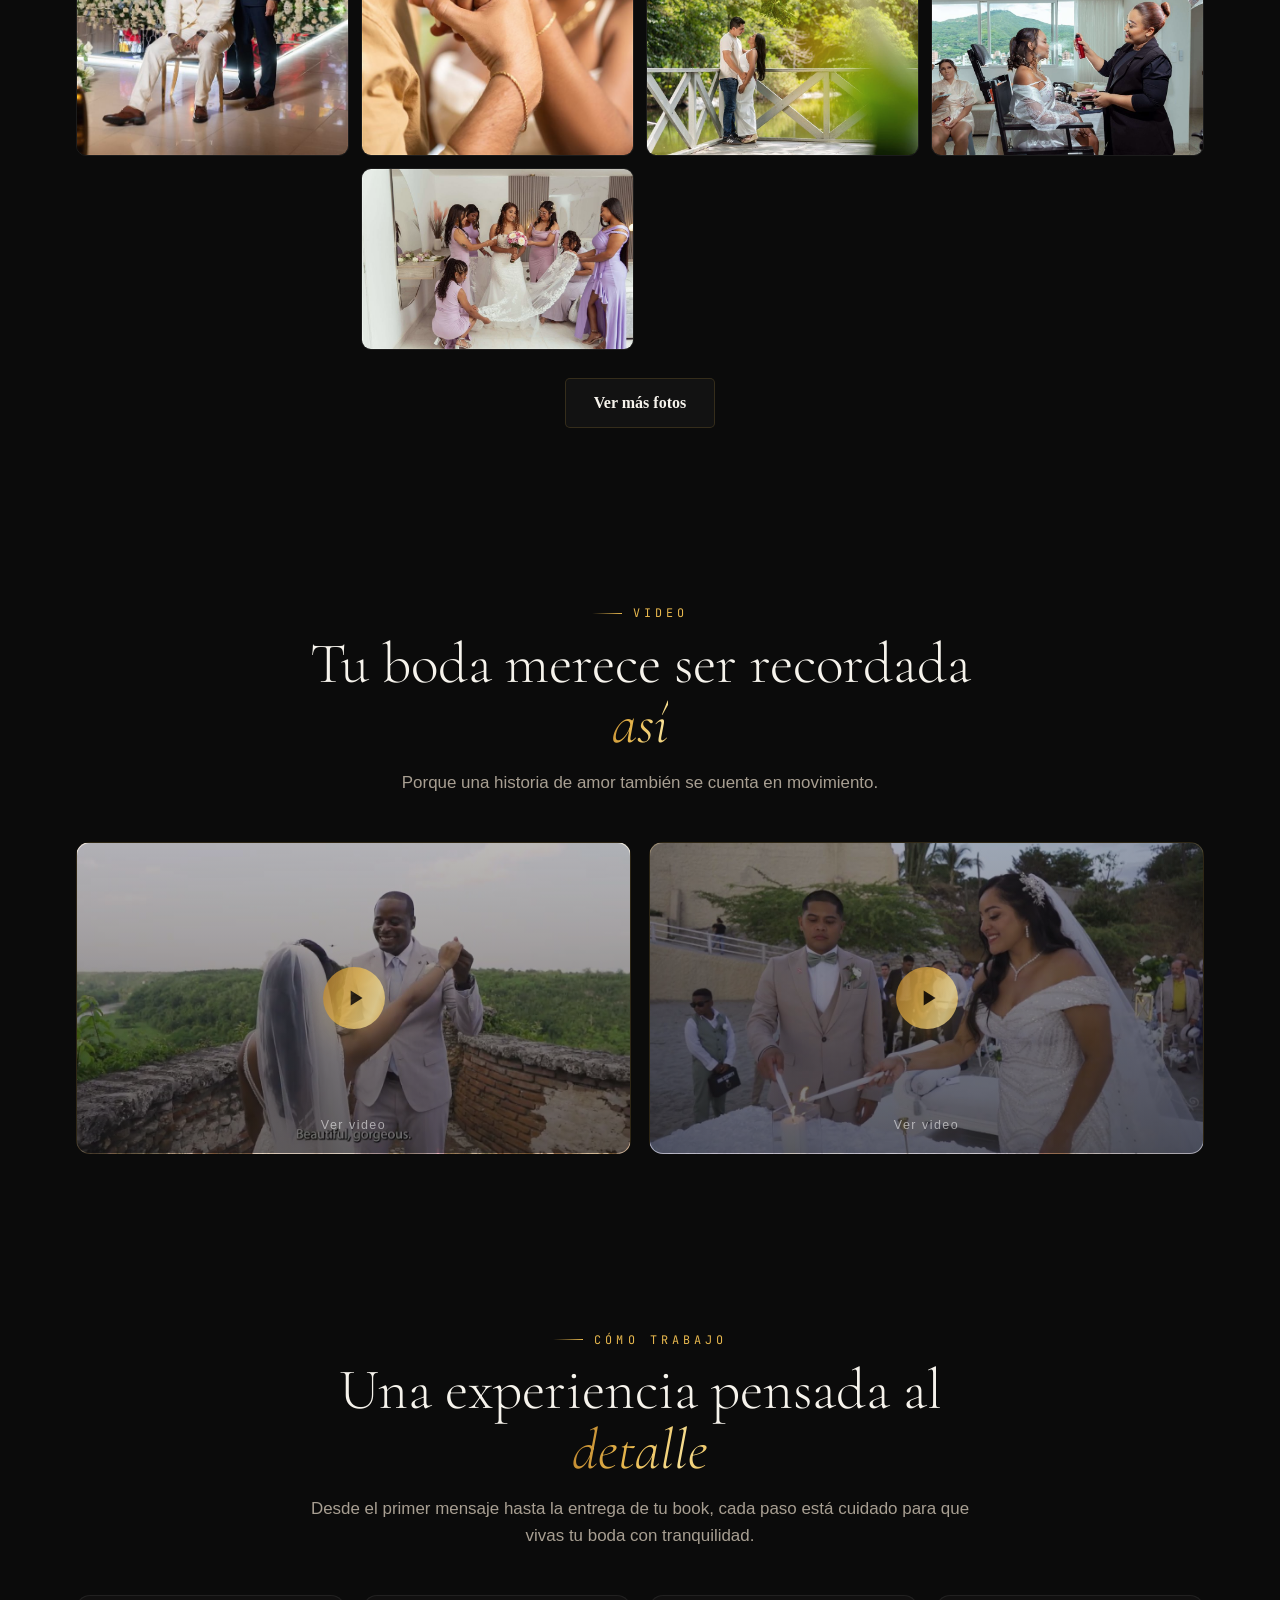
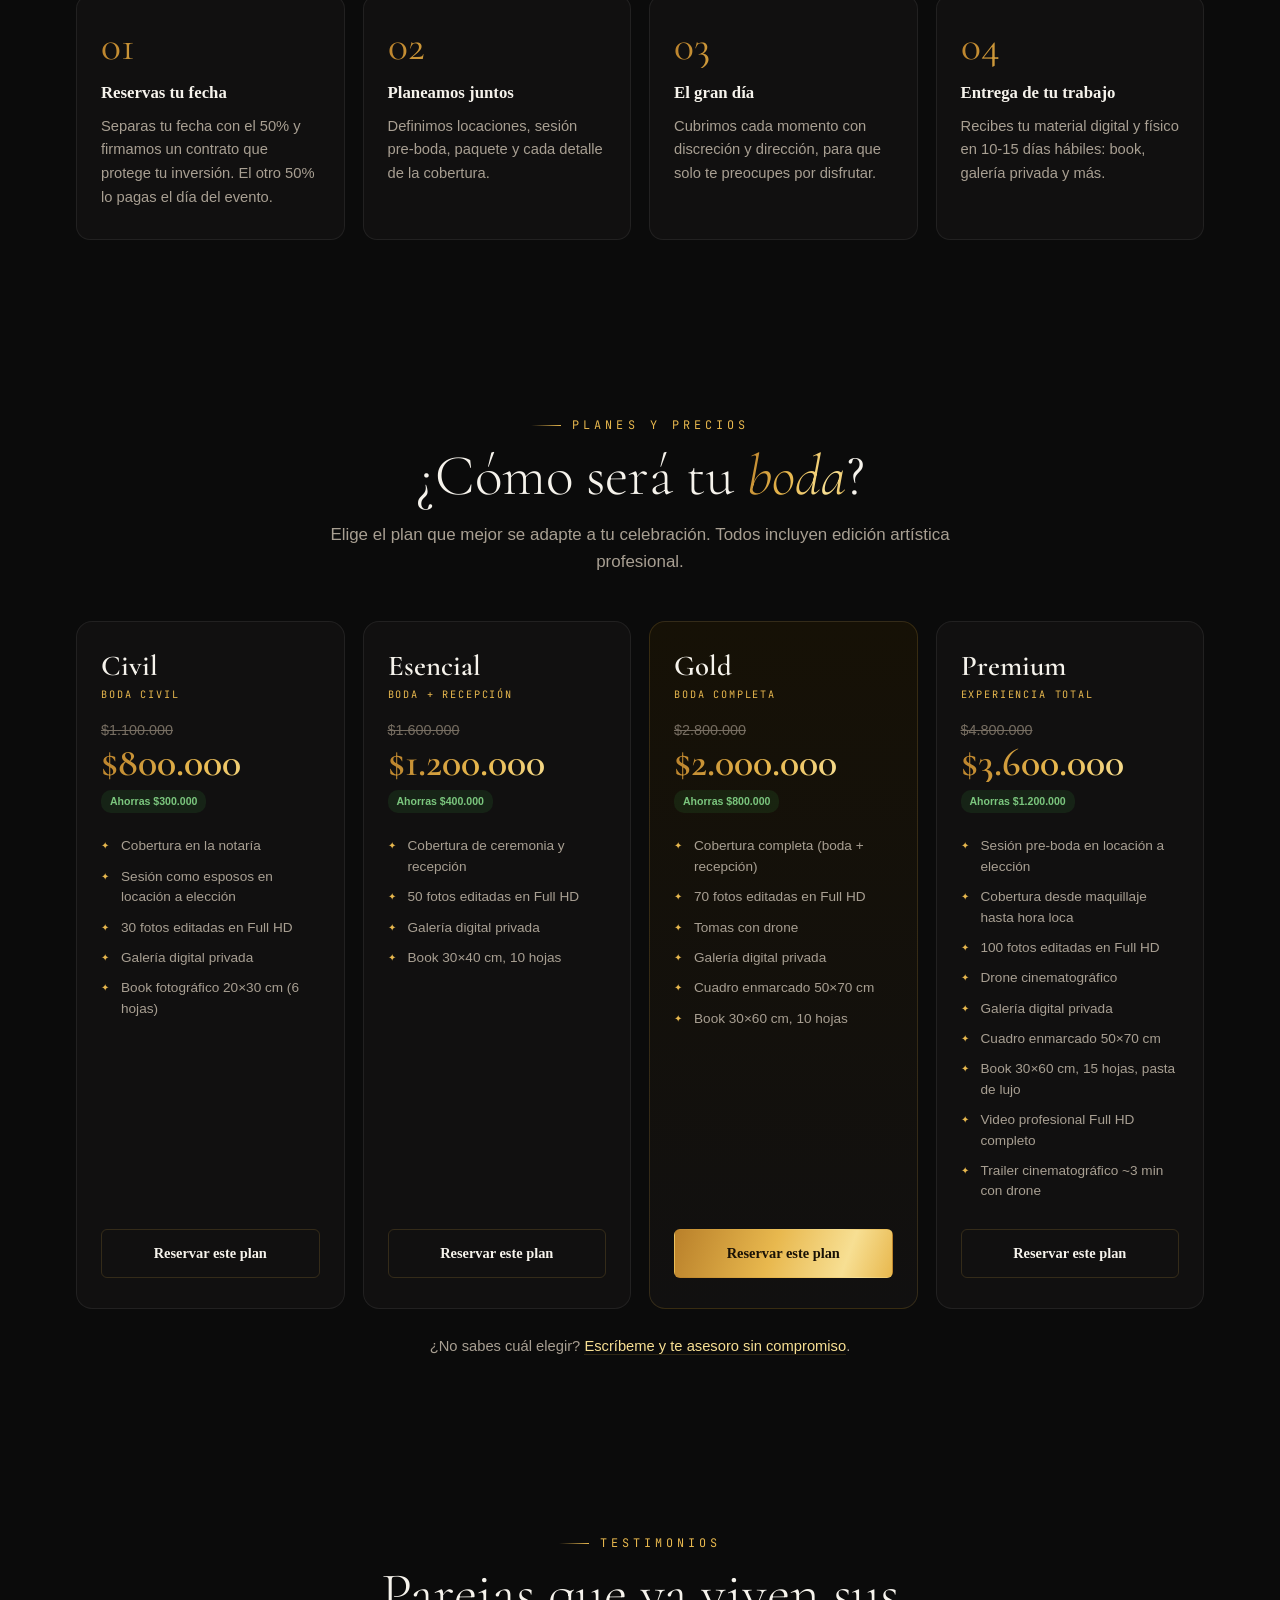
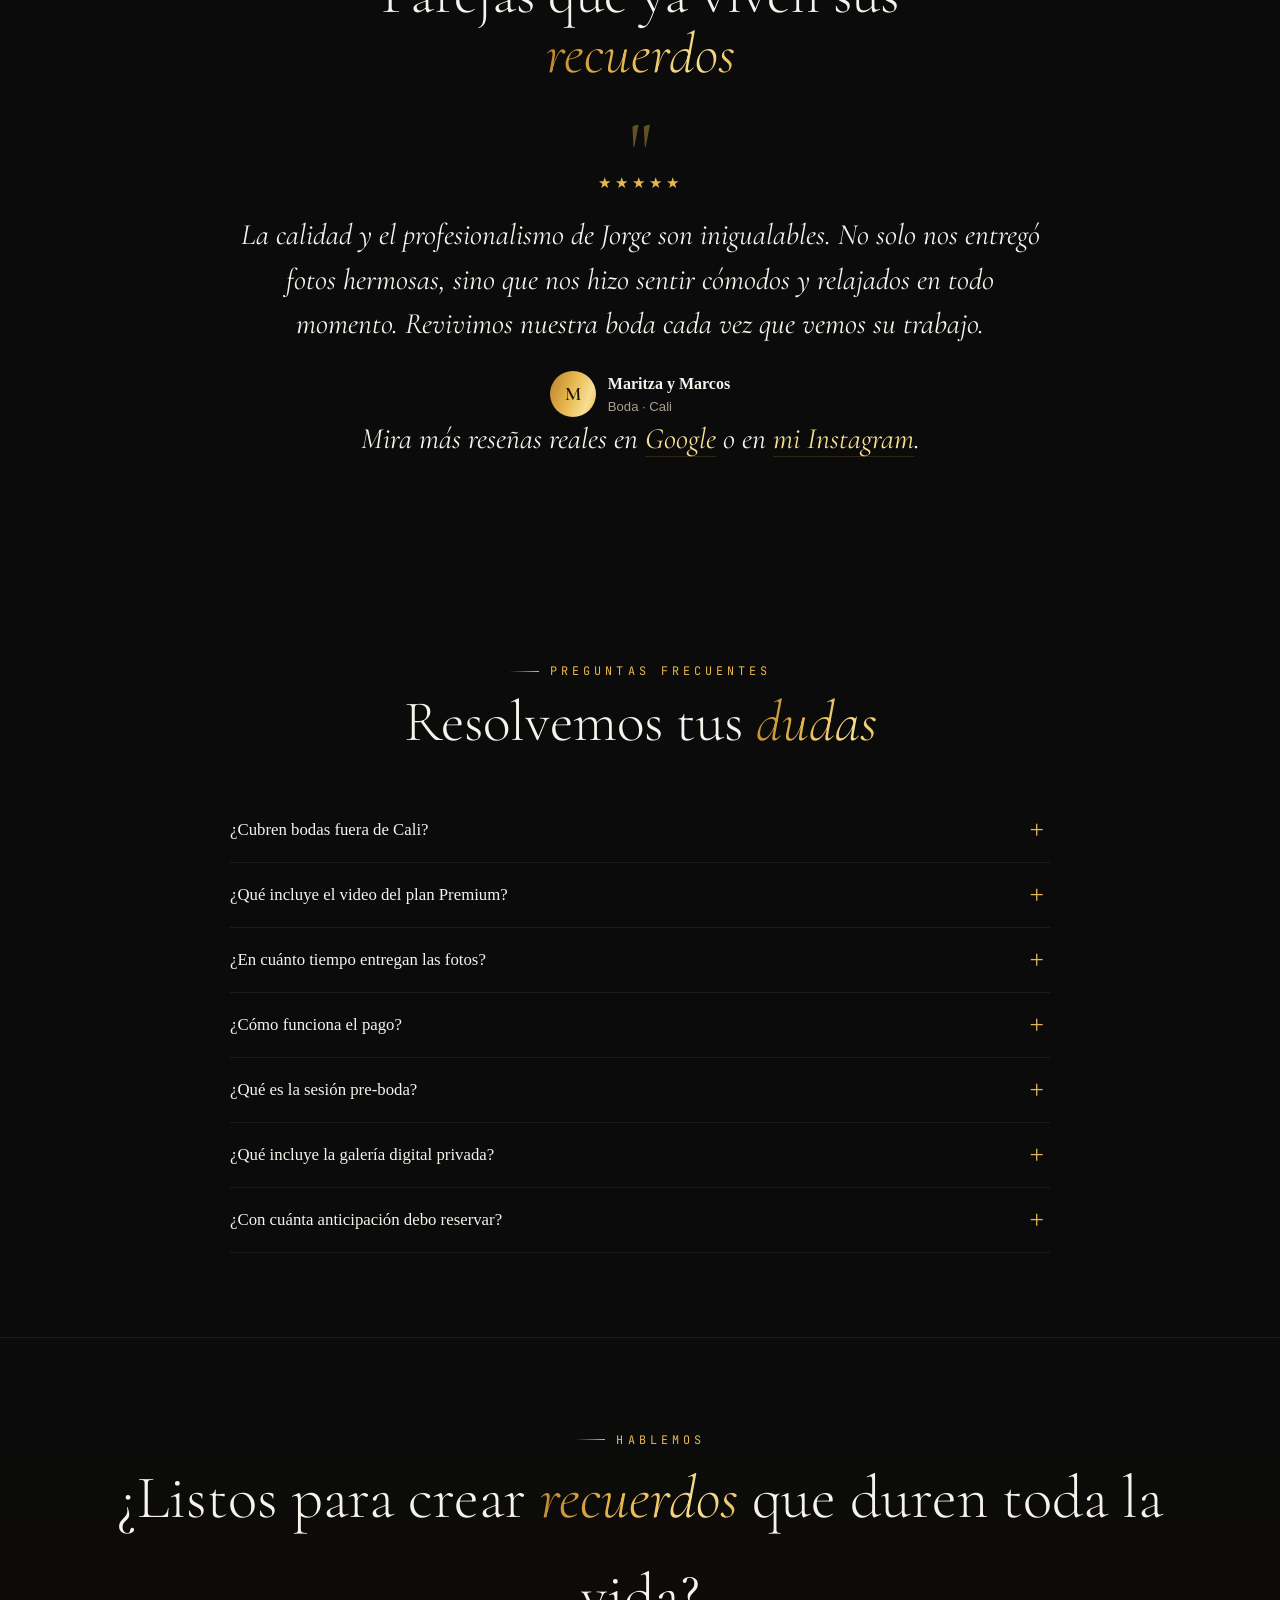
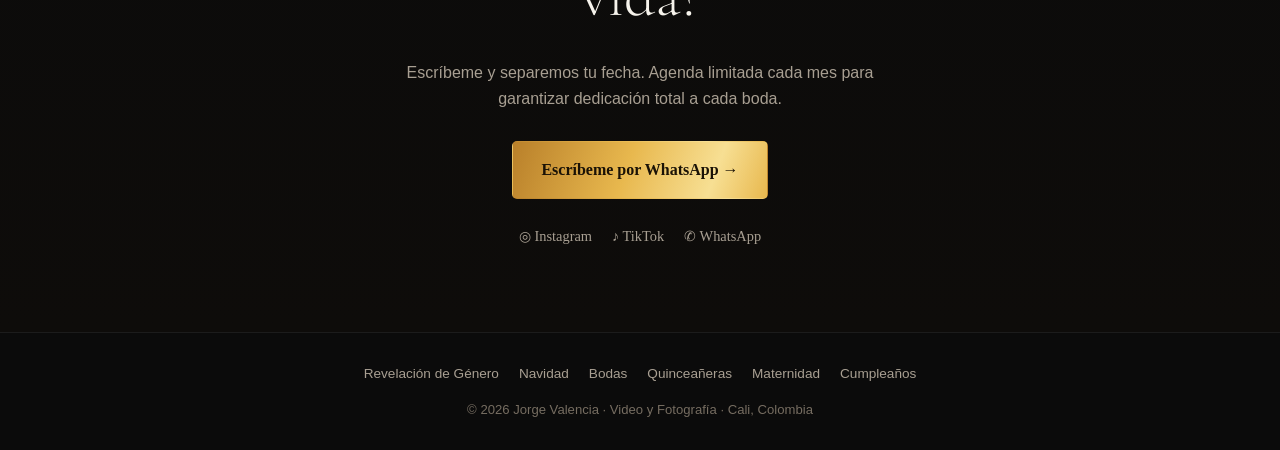
==== commit 2eaf1077: "Agregar landing de Revelacion de Genero - Nueva pagina /revelacion-de-genero/ con el diseno negro+or" ====
--- a/bodas/index.html
+++ b/bodas/index.html
@@ -321,7 +321,7 @@
       <a href="#video">Video</a>
       <a href="#planes">Planes</a>
       <a href="#faq">Preguntas</a>
-      <div class="has-drop"><span class="dt">Servicios &#9662;</span><div class="drop"><a href="/navidad/">Navidad</a><a href="/bodas/" class="cur">Bodas</a><a href="/quinceaneras/">Quinceañeras</a><a href="/maternidad/">Maternidad</a><a href="/cumpleanos/">Cumpleaños</a></div></div>
+      <div class="has-drop"><span class="dt">Servicios &#9662;</span><div class="drop"><a href="/revelacion-de-genero/">Revelación de Género</a><a href="/navidad/">Navidad</a><a href="/bodas/" class="cur">Bodas</a><a href="/quinceaneras/">Quinceañeras</a><a href="/maternidad/">Maternidad</a><a href="/cumpleanos/">Cumpleaños</a></div></div>
     </nav>
     <a id="wa-bodas-barra" class="bar-link" href="https://wa.me/573015653392?text=Hola%20Jorge,%20quiero%20información%20sobre%20fotografía%20de%20bodas" target="_blank" rel="noopener">Reservar →</a>
     <button class="burger" id="burger" aria-label="Menú"><span></span><span></span><span></span></button>
@@ -336,6 +336,7 @@
   <a href="#planes">Planes</a>
   <a href="#faq">Preguntas</a>
   <div class="m-services"><span class="lbl">Otras sesiones</span>
+    <a href="/revelacion-de-genero/">Revelación de Género</a>
     <a href="/navidad/">Navidad</a>
     <a href="/bodas/" class="cur">Bodas</a>
     <a href="/quinceaneras/">Quinceañeras</a>
@@ -592,6 +593,7 @@
 
 <footer>
   <div class="fnav">
+    <a href="/revelacion-de-genero/">Revelación de Género</a>
     <a href="/navidad/">Navidad</a>
     <a href="/bodas/">Bodas</a>
     <a href="/quinceaneras/">Quinceañeras</a>
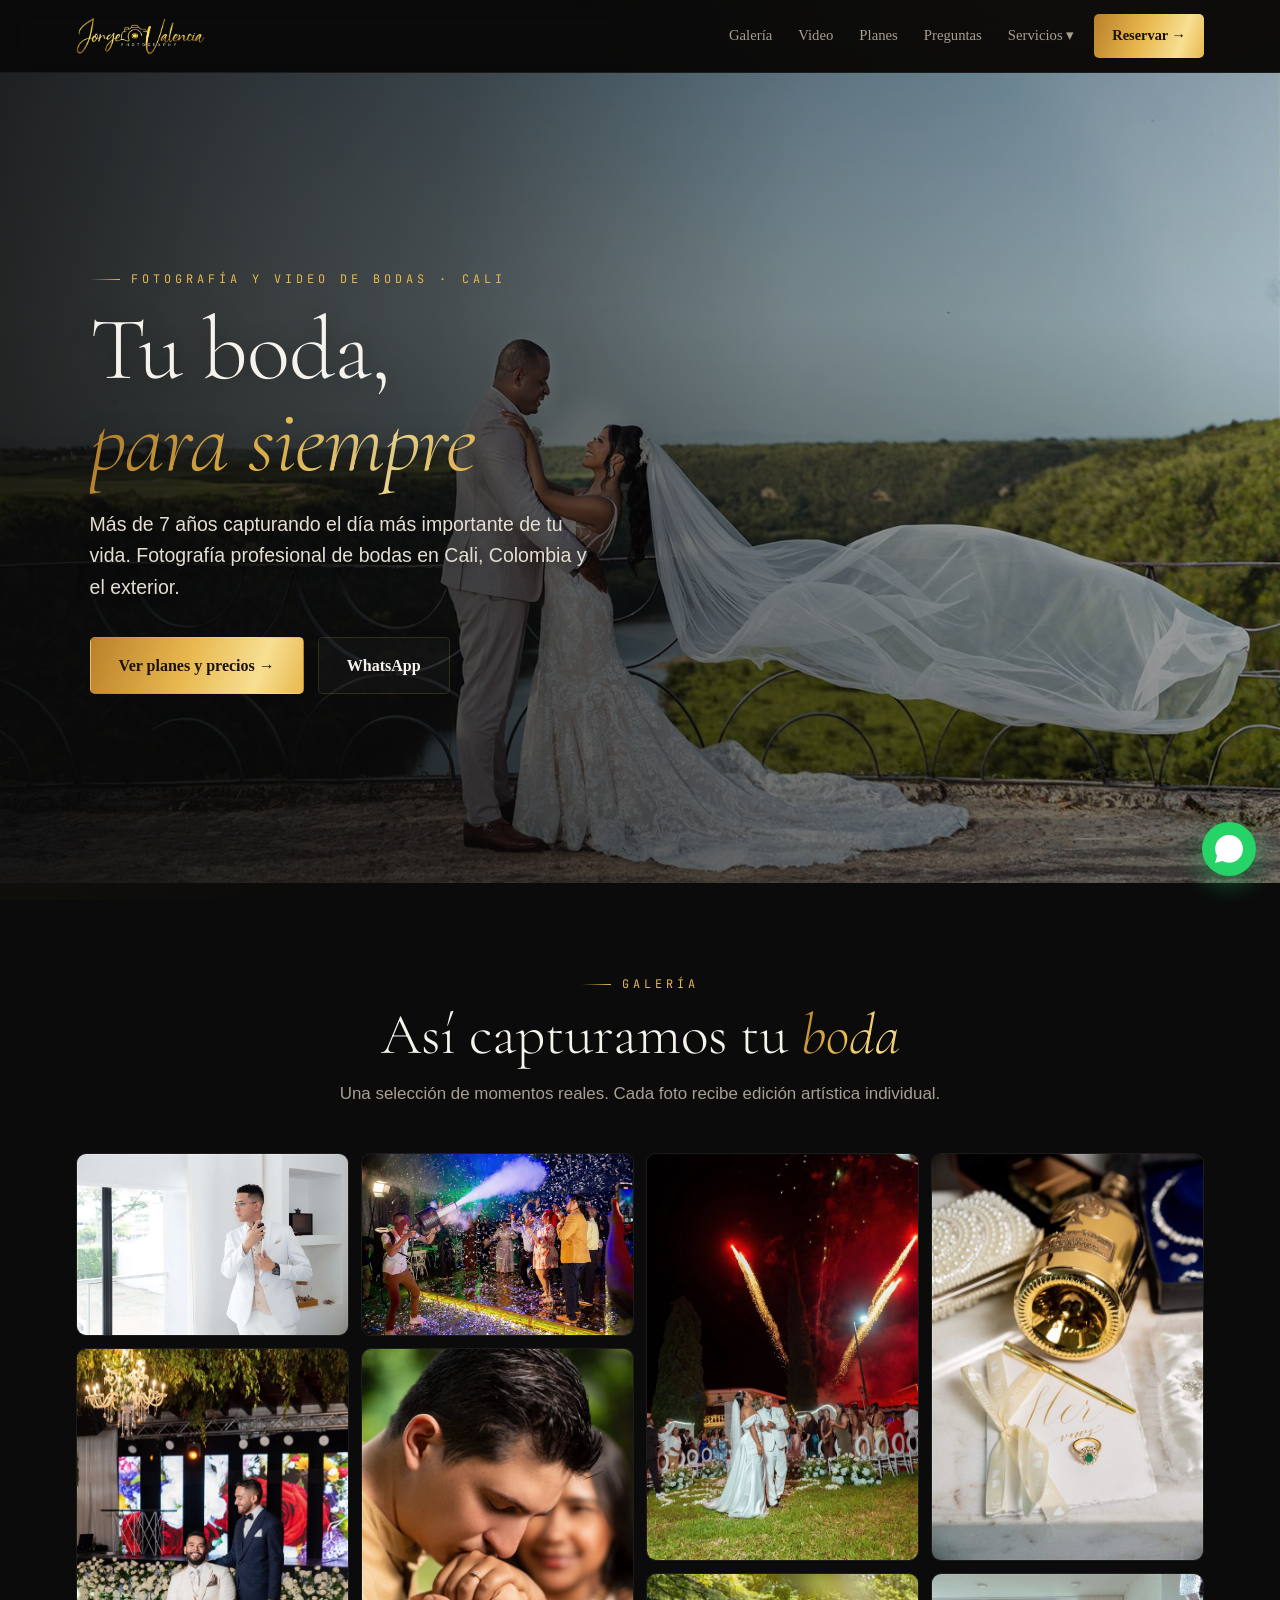
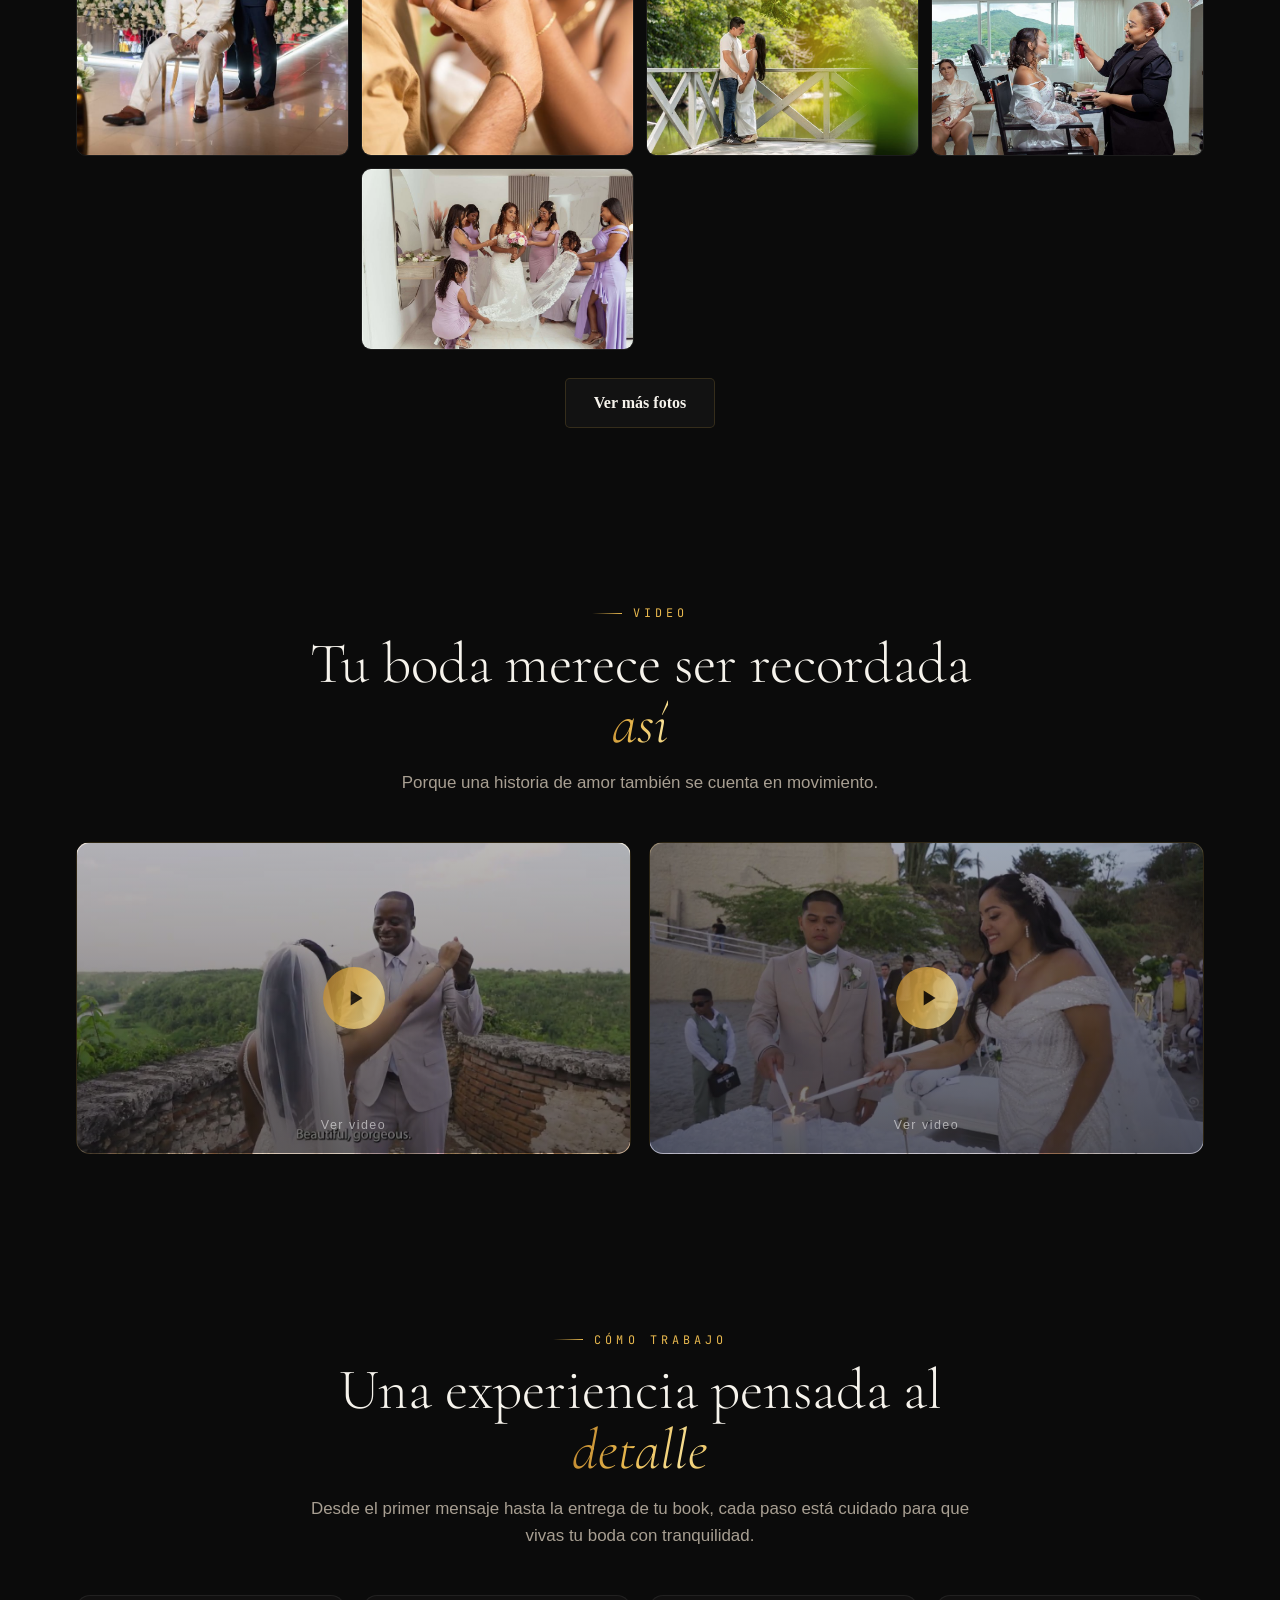
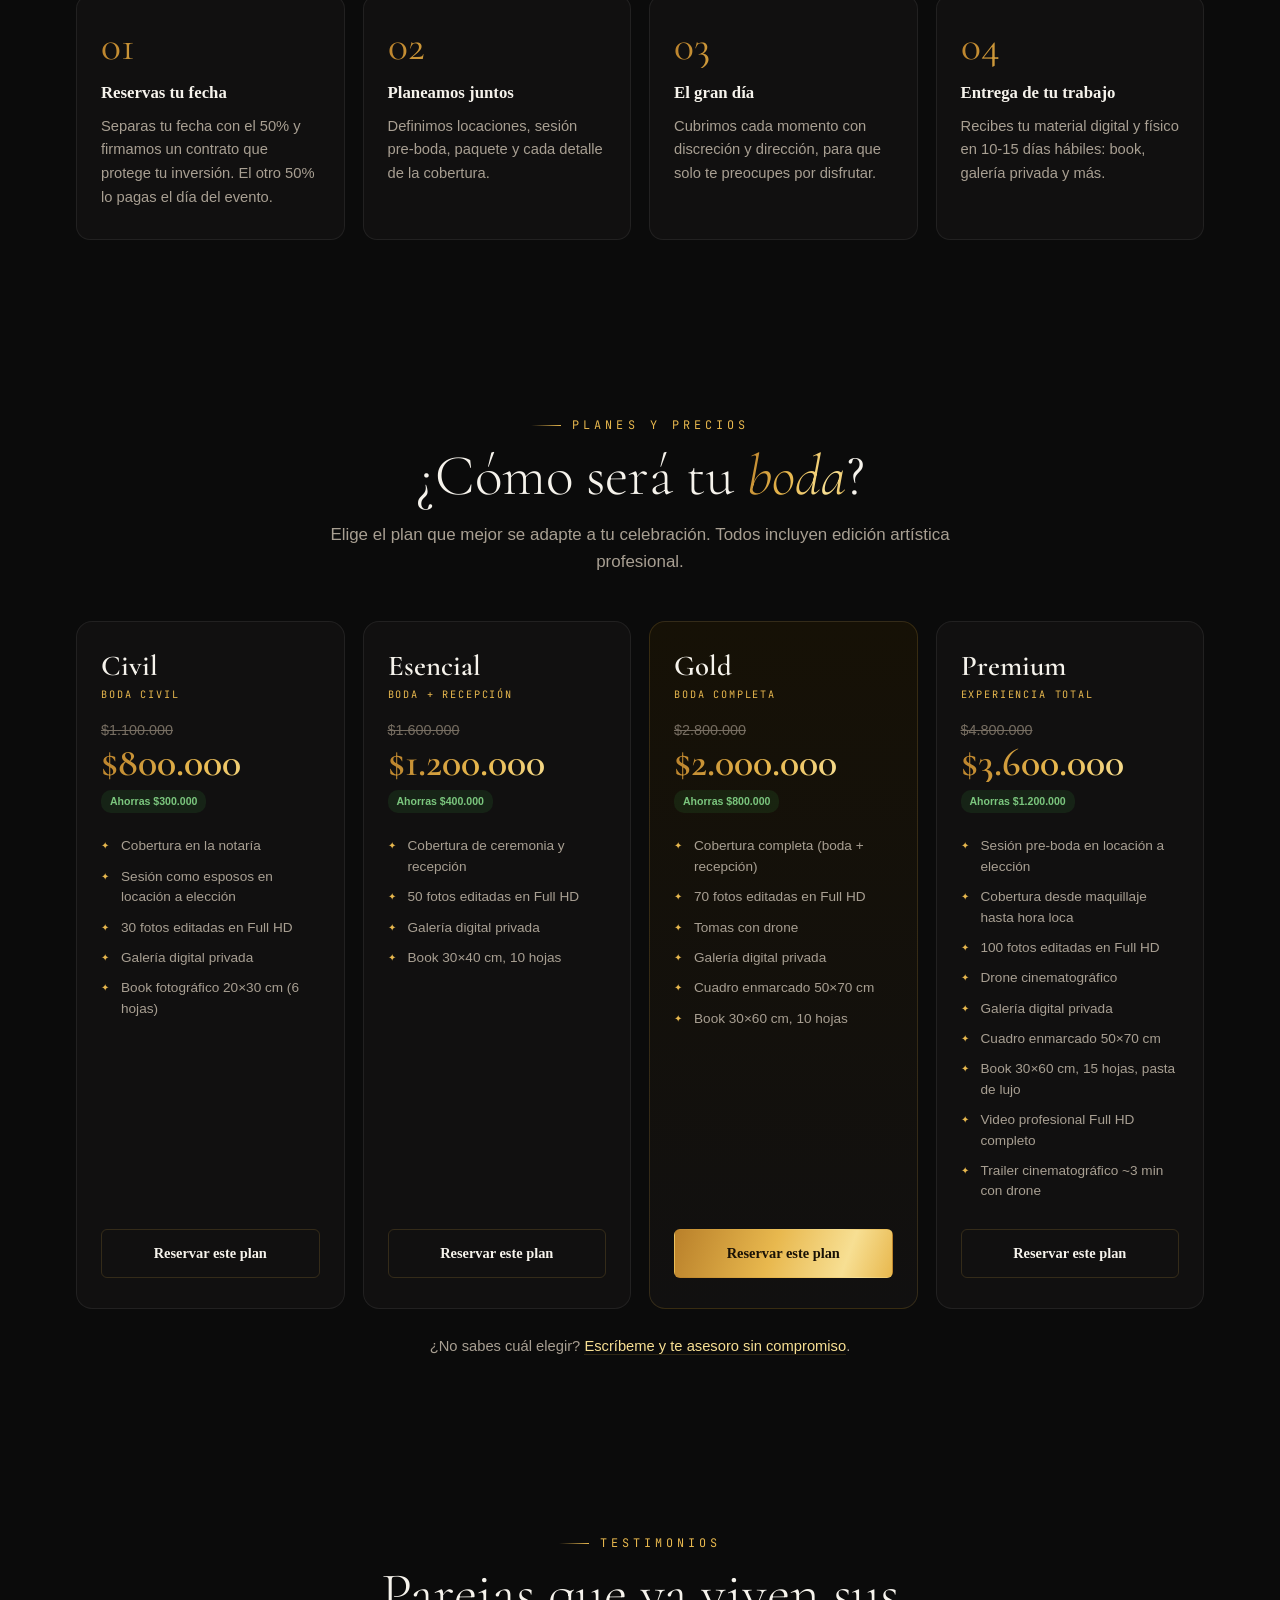
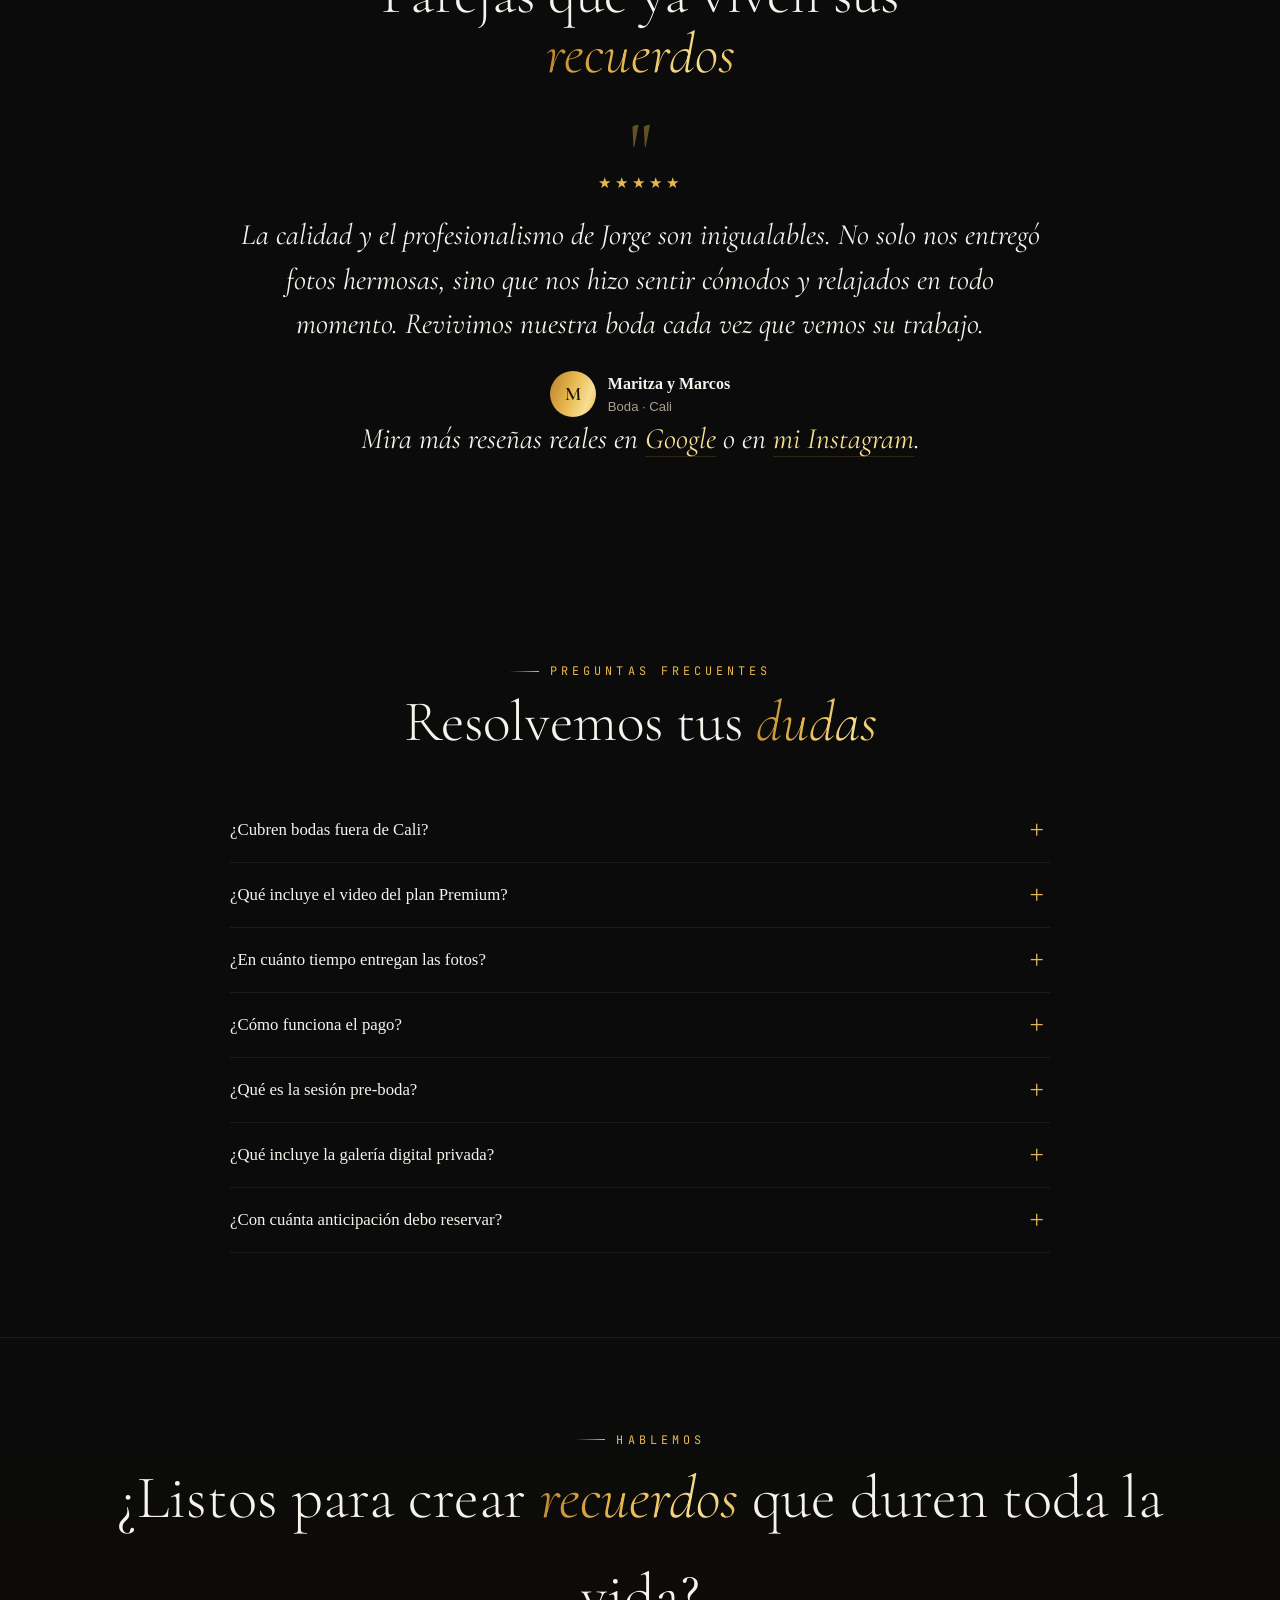
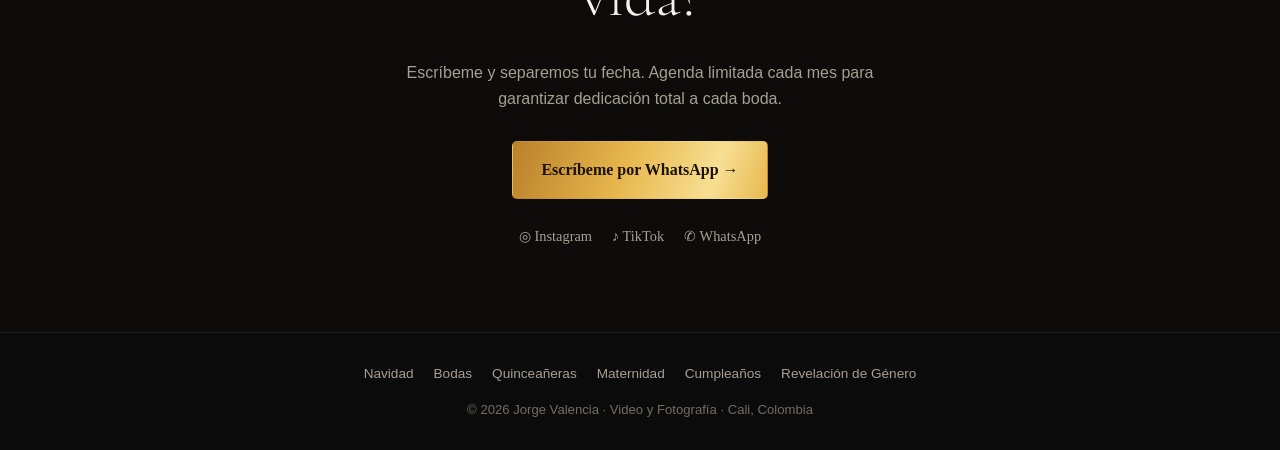
==== commit d8d70b7d: "Sumar Navidad y Revelacion al slider y unificar el orden de los menus Slider del inicio: tenia solo " ====
--- a/bodas/index.html
+++ b/bodas/index.html
@@ -321,7 +321,7 @@
       <a href="#video">Video</a>
       <a href="#planes">Planes</a>
       <a href="#faq">Preguntas</a>
-      <div class="has-drop"><span class="dt">Servicios &#9662;</span><div class="drop"><a href="/revelacion-de-genero/">Revelación de Género</a><a href="/navidad/">Navidad</a><a href="/bodas/" class="cur">Bodas</a><a href="/quinceaneras/">Quinceañeras</a><a href="/maternidad/">Maternidad</a><a href="/cumpleanos/">Cumpleaños</a></div></div>
+      <div class="has-drop"><span class="dt">Servicios &#9662;</span><div class="drop"><a href="/navidad/">Navidad</a><a href="/bodas/" class="cur">Bodas</a><a href="/quinceaneras/">Quinceañeras</a><a href="/maternidad/">Maternidad</a><a href="/cumpleanos/">Cumpleaños</a><a href="/revelacion-de-genero/">Revelación de Género</a></div></div>
     </nav>
     <a id="wa-bodas-barra" class="bar-link" href="https://wa.me/573015653392?text=Hola%20Jorge,%20quiero%20información%20sobre%20fotografía%20de%20bodas" target="_blank" rel="noopener">Reservar →</a>
     <button class="burger" id="burger" aria-label="Menú"><span></span><span></span><span></span></button>
@@ -336,12 +336,12 @@
   <a href="#planes">Planes</a>
   <a href="#faq">Preguntas</a>
   <div class="m-services"><span class="lbl">Otras sesiones</span>
-    <a href="/revelacion-de-genero/">Revelación de Género</a>
     <a href="/navidad/">Navidad</a>
     <a href="/bodas/" class="cur">Bodas</a>
     <a href="/quinceaneras/">Quinceañeras</a>
     <a href="/maternidad/">Maternidad</a>
     <a href="/cumpleanos/">Cumpleaños</a>
+    <a href="/revelacion-de-genero/">Revelación de Género</a>
   </div>
   <a href="/">Inicio</a>
   <a id="wa-bodas-menu" class="m-reservar" href="https://wa.me/573015653392?text=Hola%20Jorge,%20quiero%20información%20sobre%20fotografía%20de%20bodas" target="_blank" rel="noopener">Reservar →</a>
@@ -593,12 +593,12 @@
 
 <footer>
   <div class="fnav">
-    <a href="/revelacion-de-genero/">Revelación de Género</a>
     <a href="/navidad/">Navidad</a>
     <a href="/bodas/">Bodas</a>
     <a href="/quinceaneras/">Quinceañeras</a>
     <a href="/maternidad/">Maternidad</a>
     <a href="/cumpleanos/">Cumpleaños</a>
+    <a href="/revelacion-de-genero/">Revelación de Género</a>
   </div>
   © <span id="yr"></span> Jorge Valencia · Video y Fotografía · Cali, Colombia
 </footer>
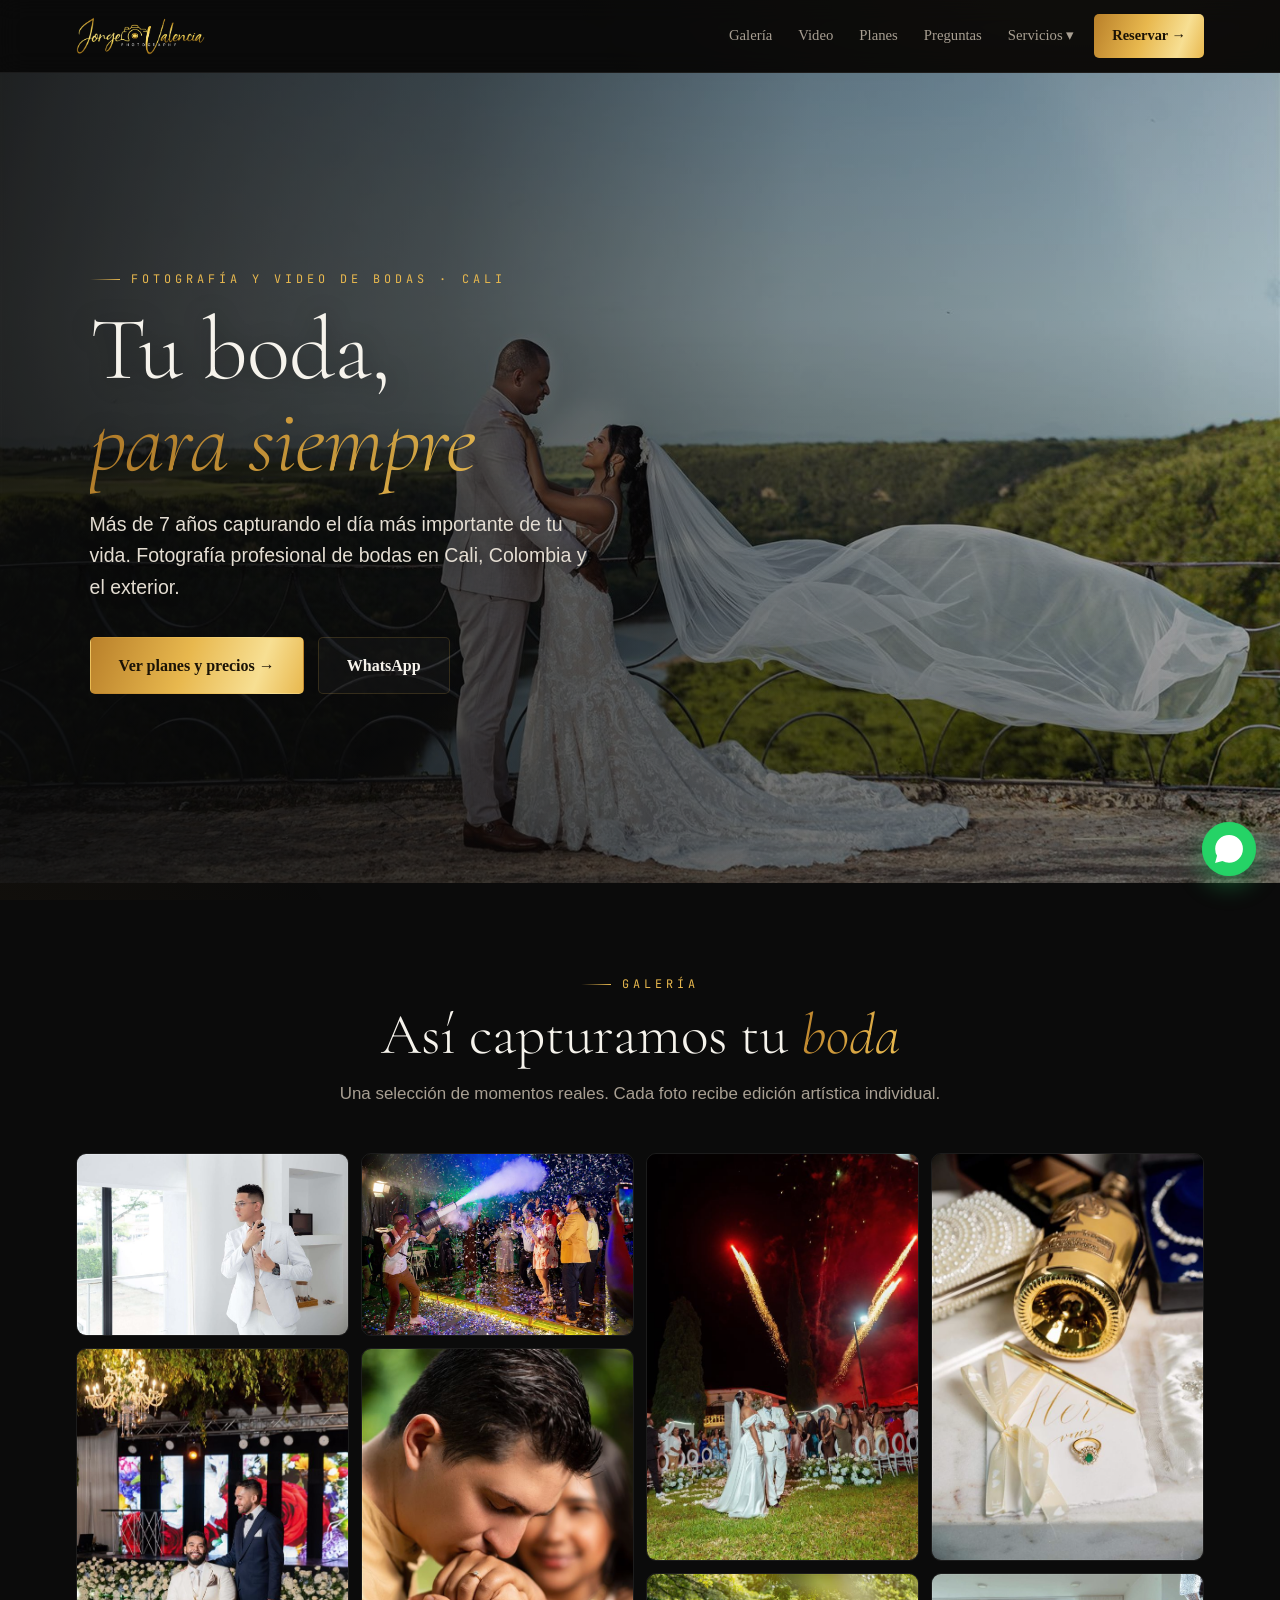
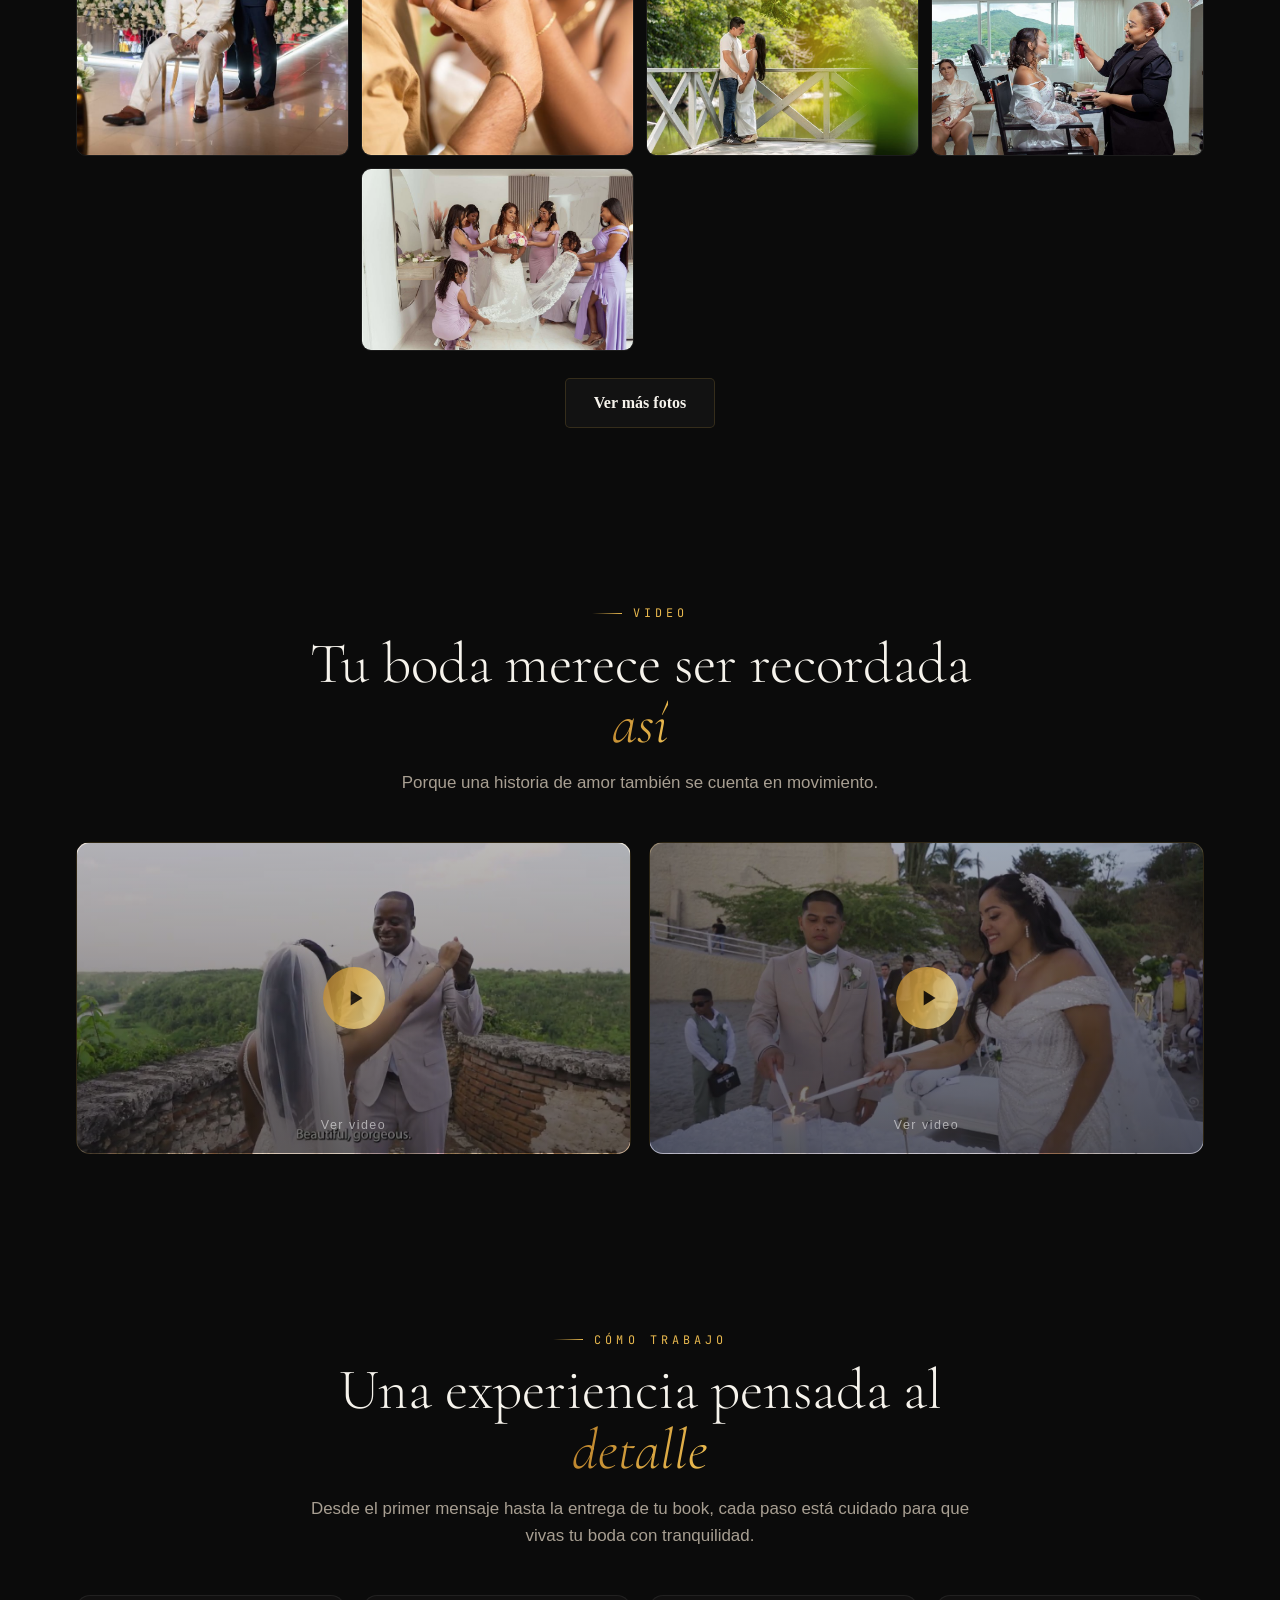
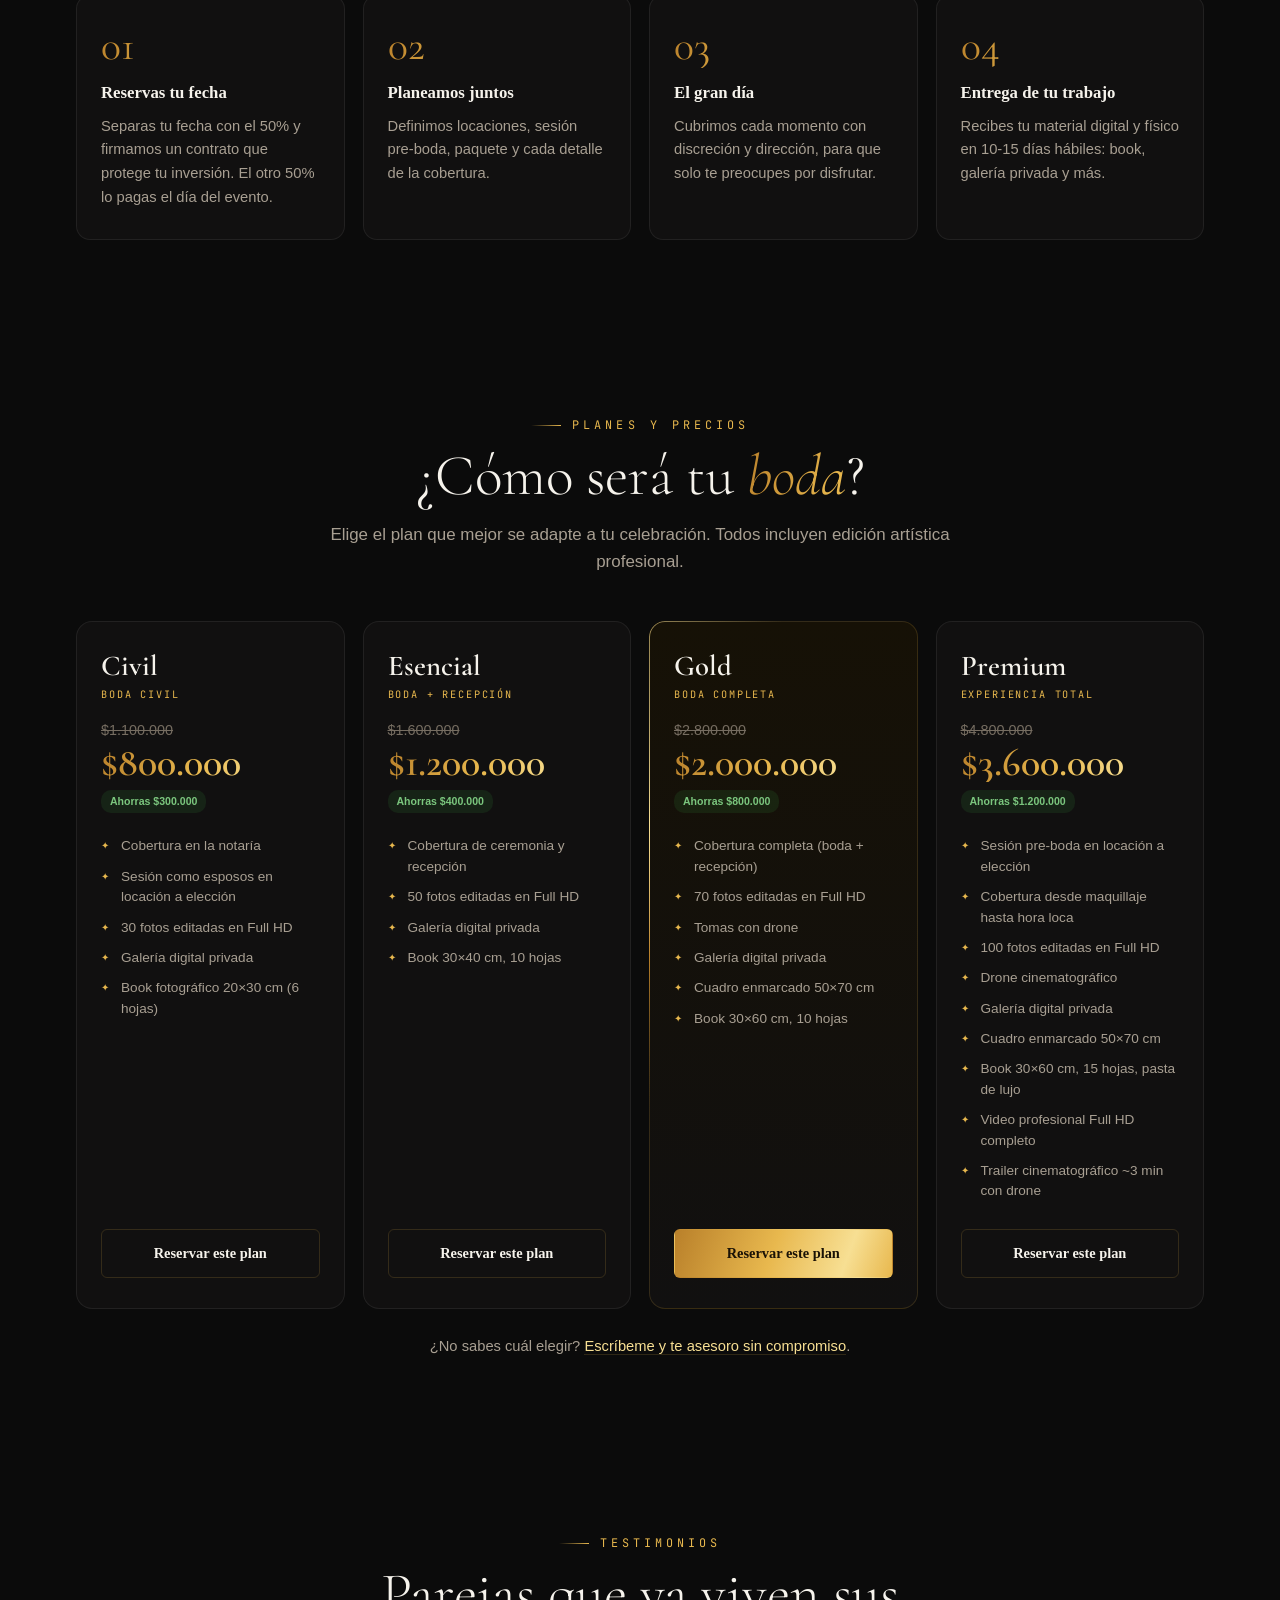
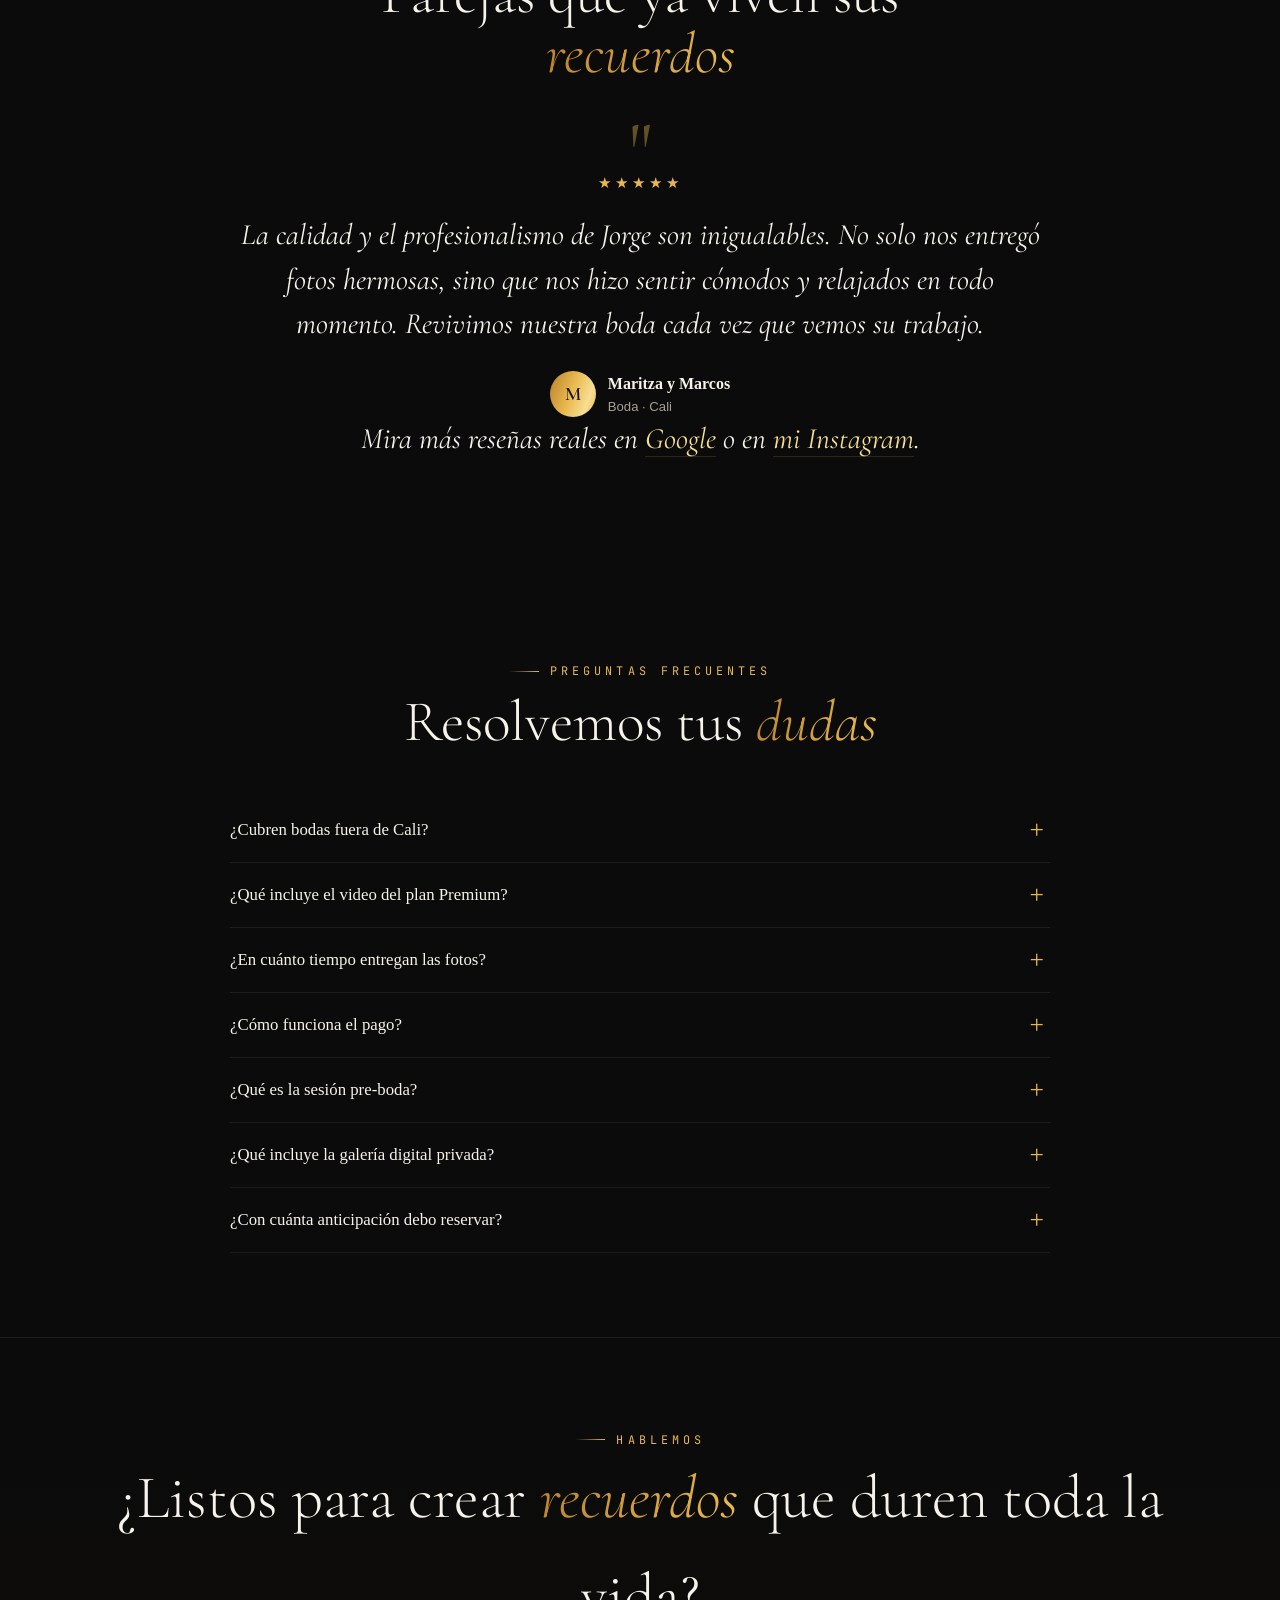
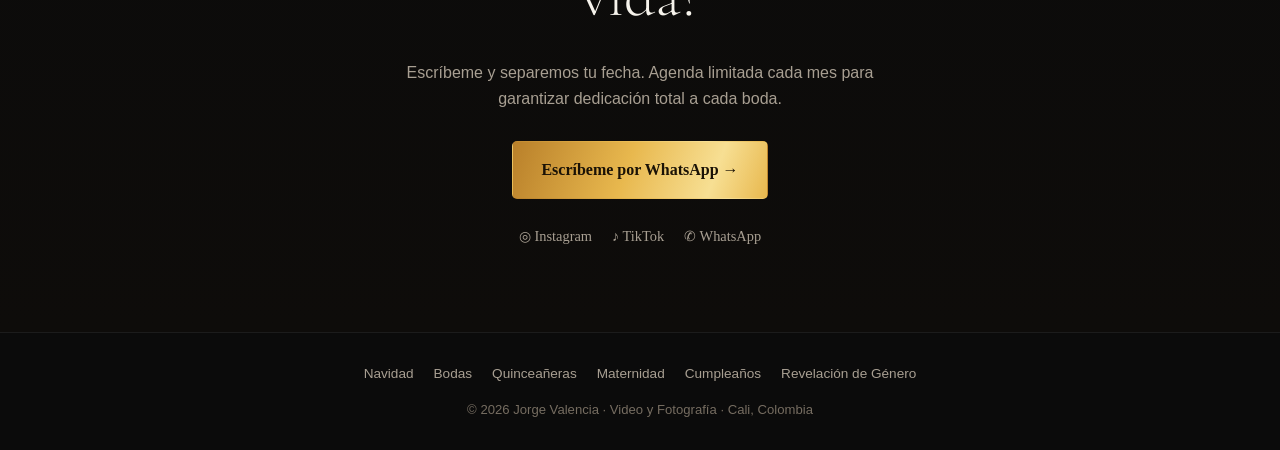
==== commit 282d3909: "Textos de buscadores y capa de animacion compartida Textos - Titulo del inicio: de 82 a 55 caractere" ====
--- a/bodas/index.html
+++ b/bodas/index.html
@@ -11,7 +11,7 @@
 <meta charset="UTF-8" />
 <meta name="viewport" content="width=device-width, initial-scale=1.0" />
 <title>Fotografía y Video de Bodas en Cali | Jorge Valencia</title>
-<meta name="description" content="Fotografía y video profesional de bodas en Cali con +7 años de experiencia. Cobertura de ceremonia, recepción y sesión pre-boda. Planes desde $800.000. Reserva tu fecha." />
+<meta name="description" content="Fotografía y video de bodas en Cali, con +7 años de experiencia. Ceremonia, recepción y sesión pre-boda. Planes desde $800.000. Reserva tu fecha." />
 <meta name="keywords" content="fotógrafo de bodas Cali, video de bodas Cali, fotografía matrimonio Cali, fotógrafo profesional bodas, Jorge Valencia bodas" />
 <meta name="robots" content="index, follow, max-image-preview:large" />
 <link rel="canonical" href="https://jorgevalenciaph.com/bodas/" />
@@ -304,6 +304,8 @@
 .has-drop.open .drop{opacity:1;pointer-events:auto;transform:translateX(-50%) translateY(6px)}
 
 </style>
+<link rel="stylesheet" href="/assets/motion.css" />
+<script src="/assets/motion.js" defer></script>
 </head>
 <body>
 <!-- Google Tag Manager (noscript) -->
--- a/assets/motion.css
+++ b/assets/motion.css
@@ -0,0 +1,85 @@
+/* Capa de animación compartida por todo el sitio.
+   Solo AÑADE movimiento sobre lo que ya existe: no oculta contenido por su cuenta,
+   así que si este archivo o motion.js no cargan, la página se ve completa. */
+
+/* Transición suave al pasar de una página a otra (navegadores que lo soportan) */
+@view-transition{navigation:auto}
+::view-transition-old(root),::view-transition-new(root){animation-duration:.32s}
+
+@property --mo-ang{syntax:'<angle>';inherits:false;initial-value:0deg}
+
+@media (prefers-reduced-motion:no-preference){
+
+  /* 1. Entrada escalonada del texto del hero (las landings no la tenían) */
+  @keyframes moIn{from{opacity:0;transform:translateY(24px)}to{opacity:1;transform:none}}
+  .hero-in>*{animation:moIn .95s cubic-bezier(.16,1,.3,1) both}
+  .hero-in>*:nth-child(1){animation-delay:.15s}
+  .hero-in>*:nth-child(2){animation-delay:.3s}
+  .hero-in>*:nth-child(3){animation-delay:.5s}
+  .hero-in>*:nth-child(4){animation-delay:.68s}
+  .hero-in>*:nth-child(5){animation-delay:.84s}
+
+  /* 2. Brillo que recorre el dorado de los títulos */
+  @keyframes moShine{from{background-position:0% center}to{background-position:100% center}}
+  h1.title em,.sec-top h2 em,.final h2 em,.about .story h2 em{
+    background-size:220% auto;animation:moShine 6s ease-in-out infinite alternate}
+
+  /* 3. Destello en los botones dorados */
+  @keyframes moSheen{0%,100%{left:-60%}55%{left:130%}}
+  .btn-gold::after,.plan.feat .pbtn::after,.bar-link::after{
+    content:"";position:absolute;top:0;left:-60%;width:40%;height:100%;
+    background:linear-gradient(100deg,transparent,rgba(255,255,255,.5),transparent);
+    transform:skewX(-18deg);animation:moSheen 4.8s ease-in-out infinite;pointer-events:none}
+  .plan.feat .pbtn,.bar-link{position:relative;overflow:hidden}
+
+  /* 4. La línea del rótulo de sección se dibuja al aparecer */
+  .sec-top .kicker::before{width:0;transition:width .9s cubic-bezier(.16,1,.3,1) .3s}
+  .sec-top.vis .kicker::before{width:30px}
+
+  /* 5. Las fotos de la galería suben una tras otra */
+  @keyframes moPh{from{opacity:0;transform:translateY(26px) scale(.97)}to{opacity:1;transform:none}}
+  .gal.vis .ph{animation:moPh .75s cubic-bezier(.16,1,.3,1) both}
+  .gal.vis .ph:nth-child(2){animation-delay:.06s}
+  .gal.vis .ph:nth-child(3){animation-delay:.12s}
+  .gal.vis .ph:nth-child(4){animation-delay:.18s}
+  .gal.vis .ph:nth-child(5){animation-delay:.24s}
+  .gal.vis .ph:nth-child(6){animation-delay:.3s}
+  .gal.vis .ph:nth-child(7){animation-delay:.36s}
+  .gal.vis .ph:nth-child(8){animation-delay:.42s}
+  .gal.vis .ph:nth-child(n+9){animation-delay:.48s}
+
+  /* 6. Borde de luz que gira alrededor del plan destacado */
+  @keyframes moSpin{to{--mo-ang:360deg}}
+  .plan.feat{position:relative}
+  .plan.feat::before{content:"";position:absolute;inset:-1px;border-radius:inherit;padding:1px;
+    background:conic-gradient(from var(--mo-ang),transparent 0 62%,#B9802A 76%,#F7DF93 88%,transparent 100%);
+    -webkit-mask:linear-gradient(#000 0 0) content-box,linear-gradient(#000 0 0);
+    -webkit-mask-composite:xor;mask-composite:exclude;
+    animation:moSpin 5.5s linear infinite;pointer-events:none}
+
+  /* 7. Anillo que late en el botón flotante de WhatsApp */
+  @keyframes moPulse{from{transform:scale(1);opacity:.7}to{transform:scale(1.75);opacity:0}}
+  .wa::before{content:"";position:absolute;inset:0;border-radius:50%;
+    border:2px solid rgba(37,211,102,.6);animation:moPulse 2.6s ease-out infinite;pointer-events:none}
+
+  /* 8. El encabezado se compacta al bajar */
+  header.bar{transition:background .35s,box-shadow .35s}
+  header.bar .bar-in{transition:height .35s cubic-bezier(.16,1,.3,1)}
+  header.bar.mo-scrolled{background:rgba(11,11,11,.92);box-shadow:0 10px 34px rgba(0,0,0,.4)}
+  header.bar.mo-scrolled .bar-in{height:60px}
+}
+
+/* 9. En computador: foco de luz que sigue al cursor y subrayado del menú */
+@media (hover:hover) and (prefers-reduced-motion:no-preference){
+  .plan,.tcard{position:relative}
+  .plan::after,.tcard::after,.proc .step::after{content:"";position:absolute;inset:0;border-radius:inherit;
+    background:radial-gradient(280px circle at var(--mx,50%) var(--my,50%),rgba(232,184,78,.11),transparent 62%);
+    opacity:0;transition:opacity .35s;pointer-events:none}
+  .plan:hover::after,.tcard:hover::after,.proc .step:hover::after{opacity:1}
+
+  nav.menu>a{position:relative}
+  nav.menu>a::after{content:"";position:absolute;left:0;right:0;bottom:-6px;height:1px;
+    background:linear-gradient(90deg,#B9802A,#F7DF93);transform:scaleX(0);transform-origin:left;
+    transition:transform .35s cubic-bezier(.16,1,.3,1)}
+  nav.menu>a:hover::after{transform:scaleX(1)}
+}
